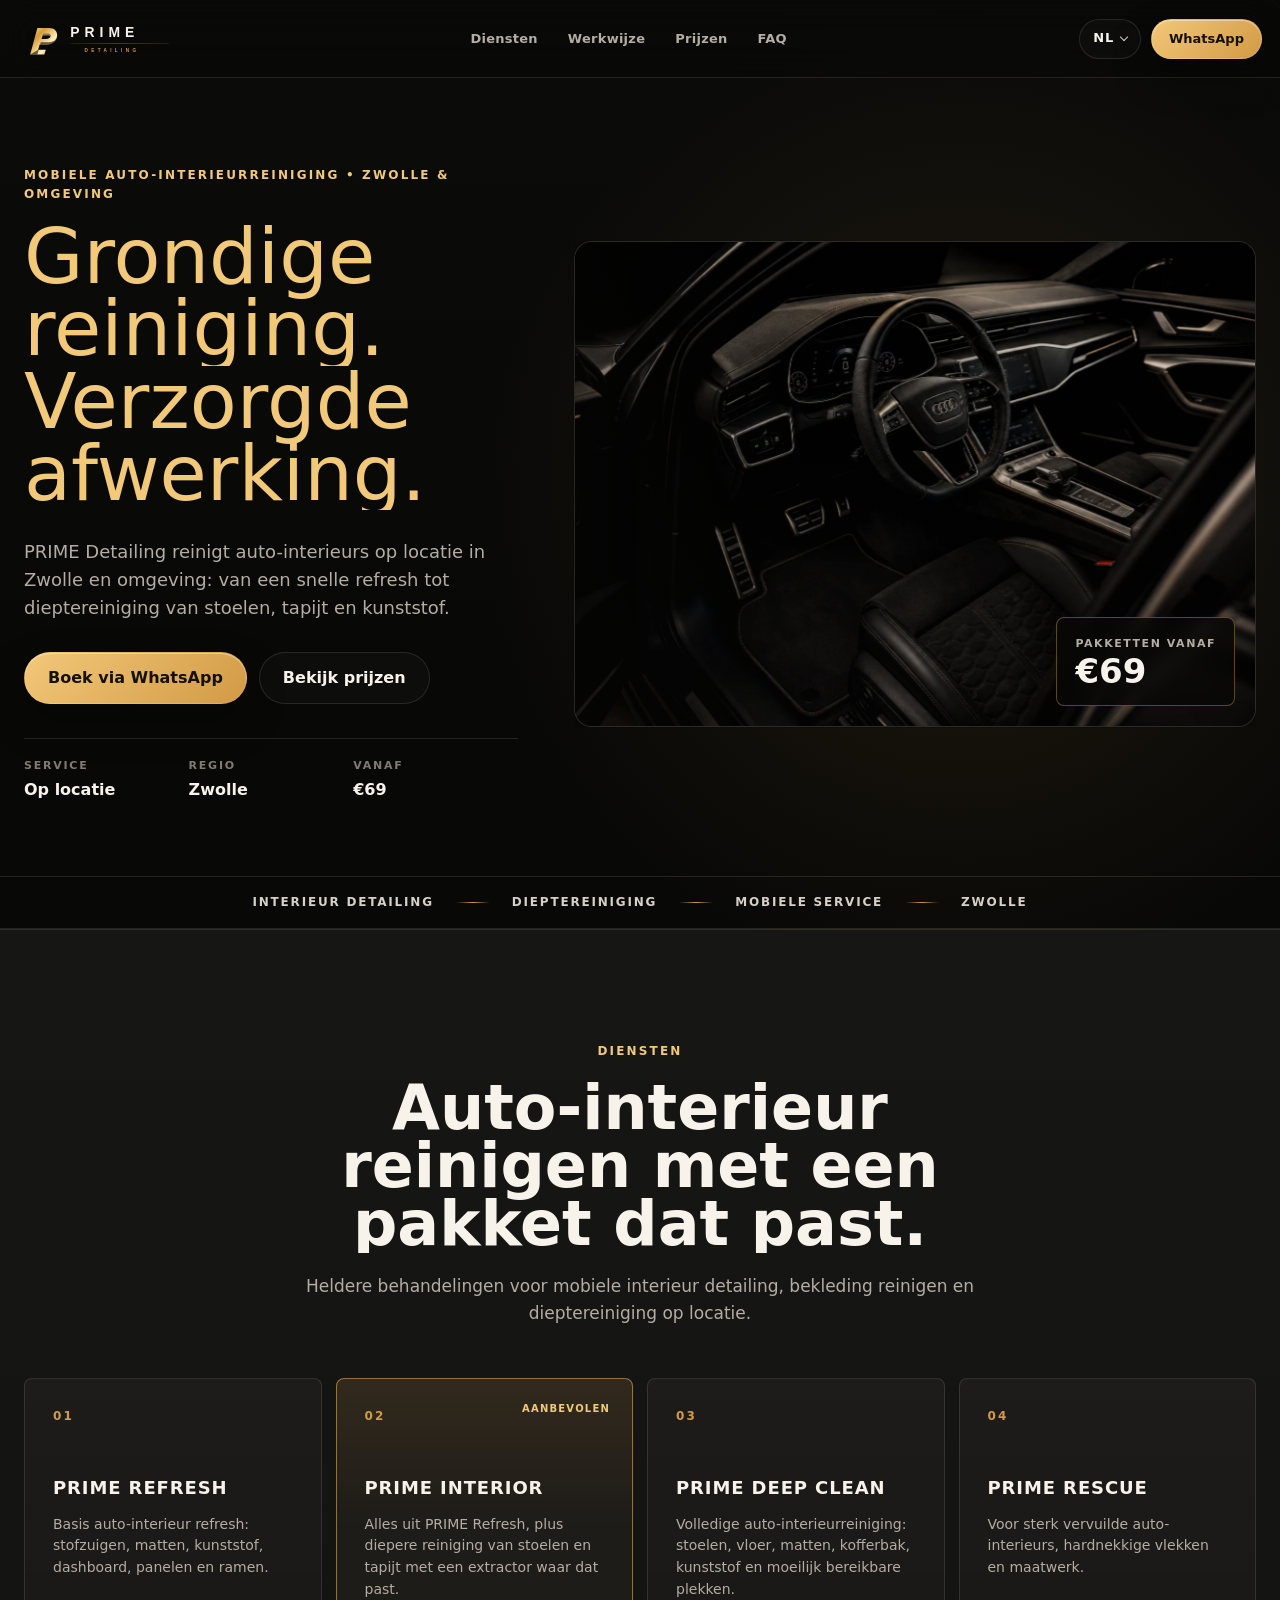
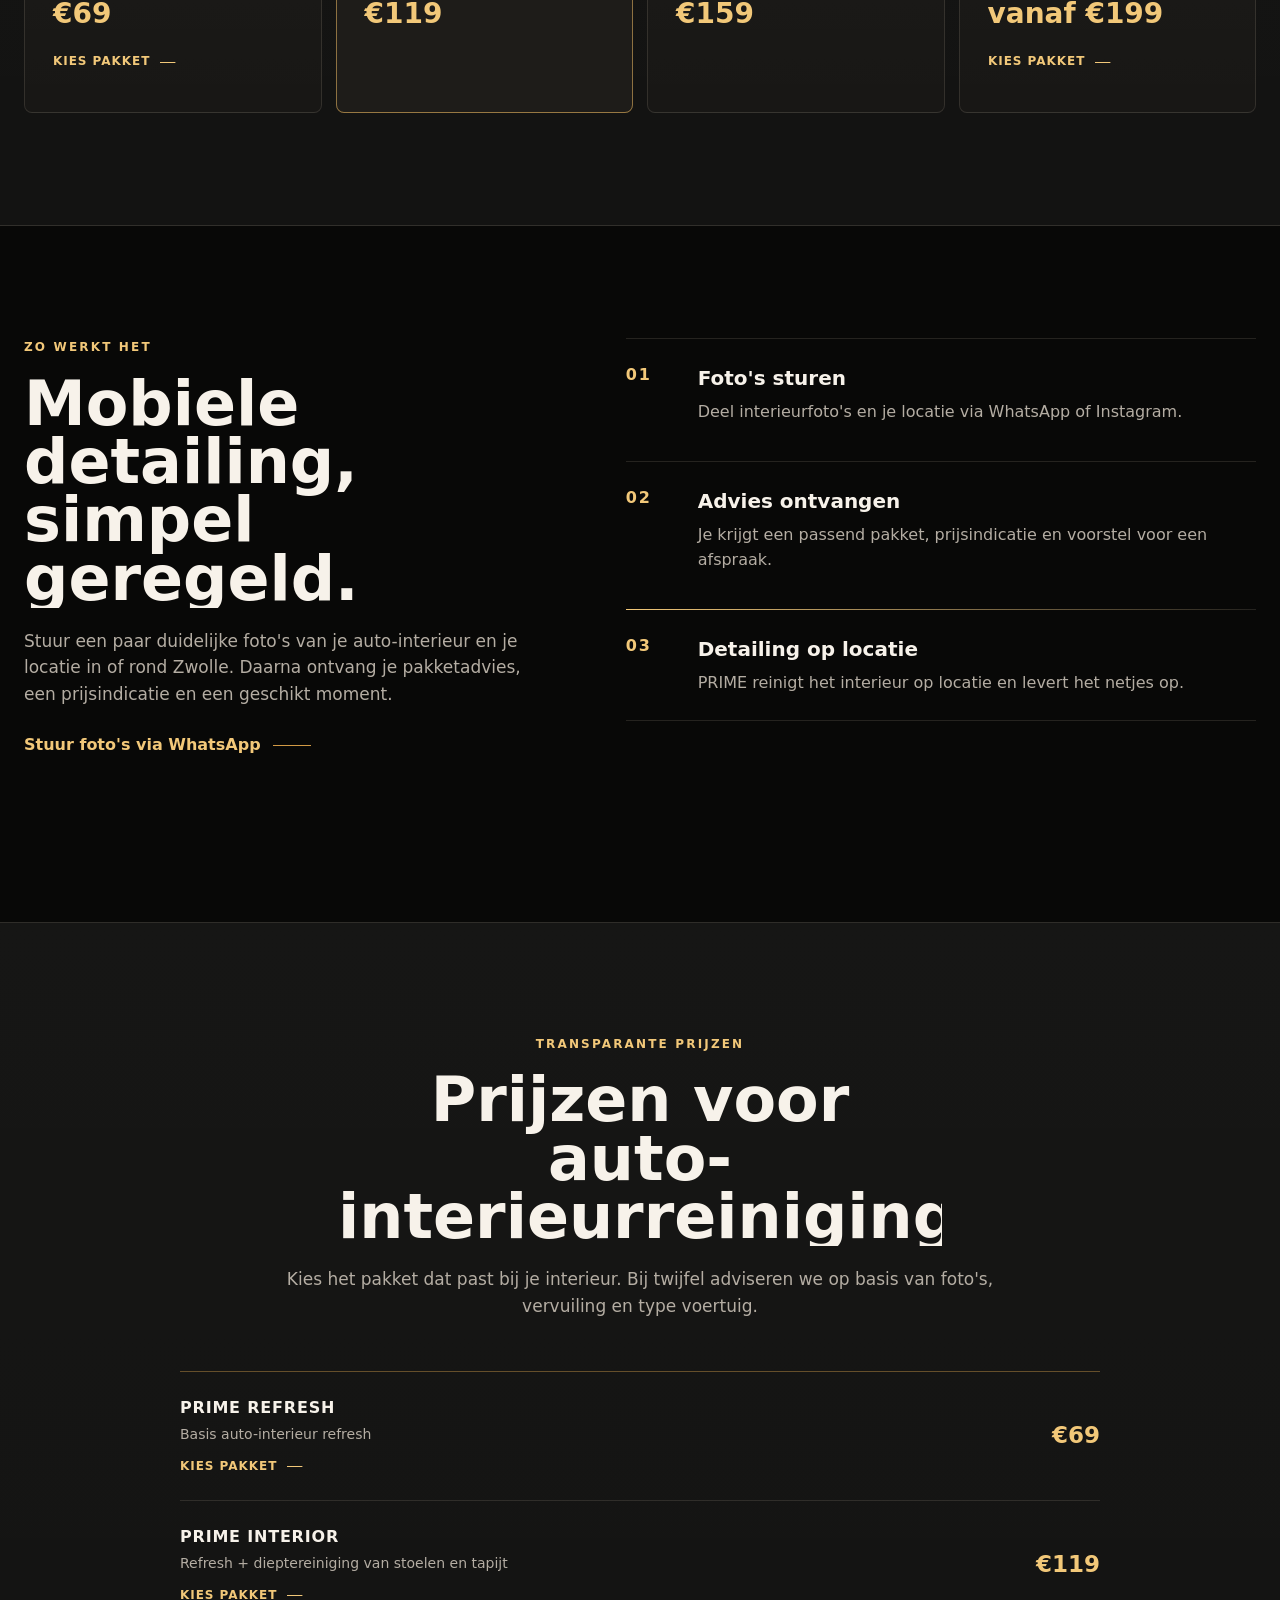
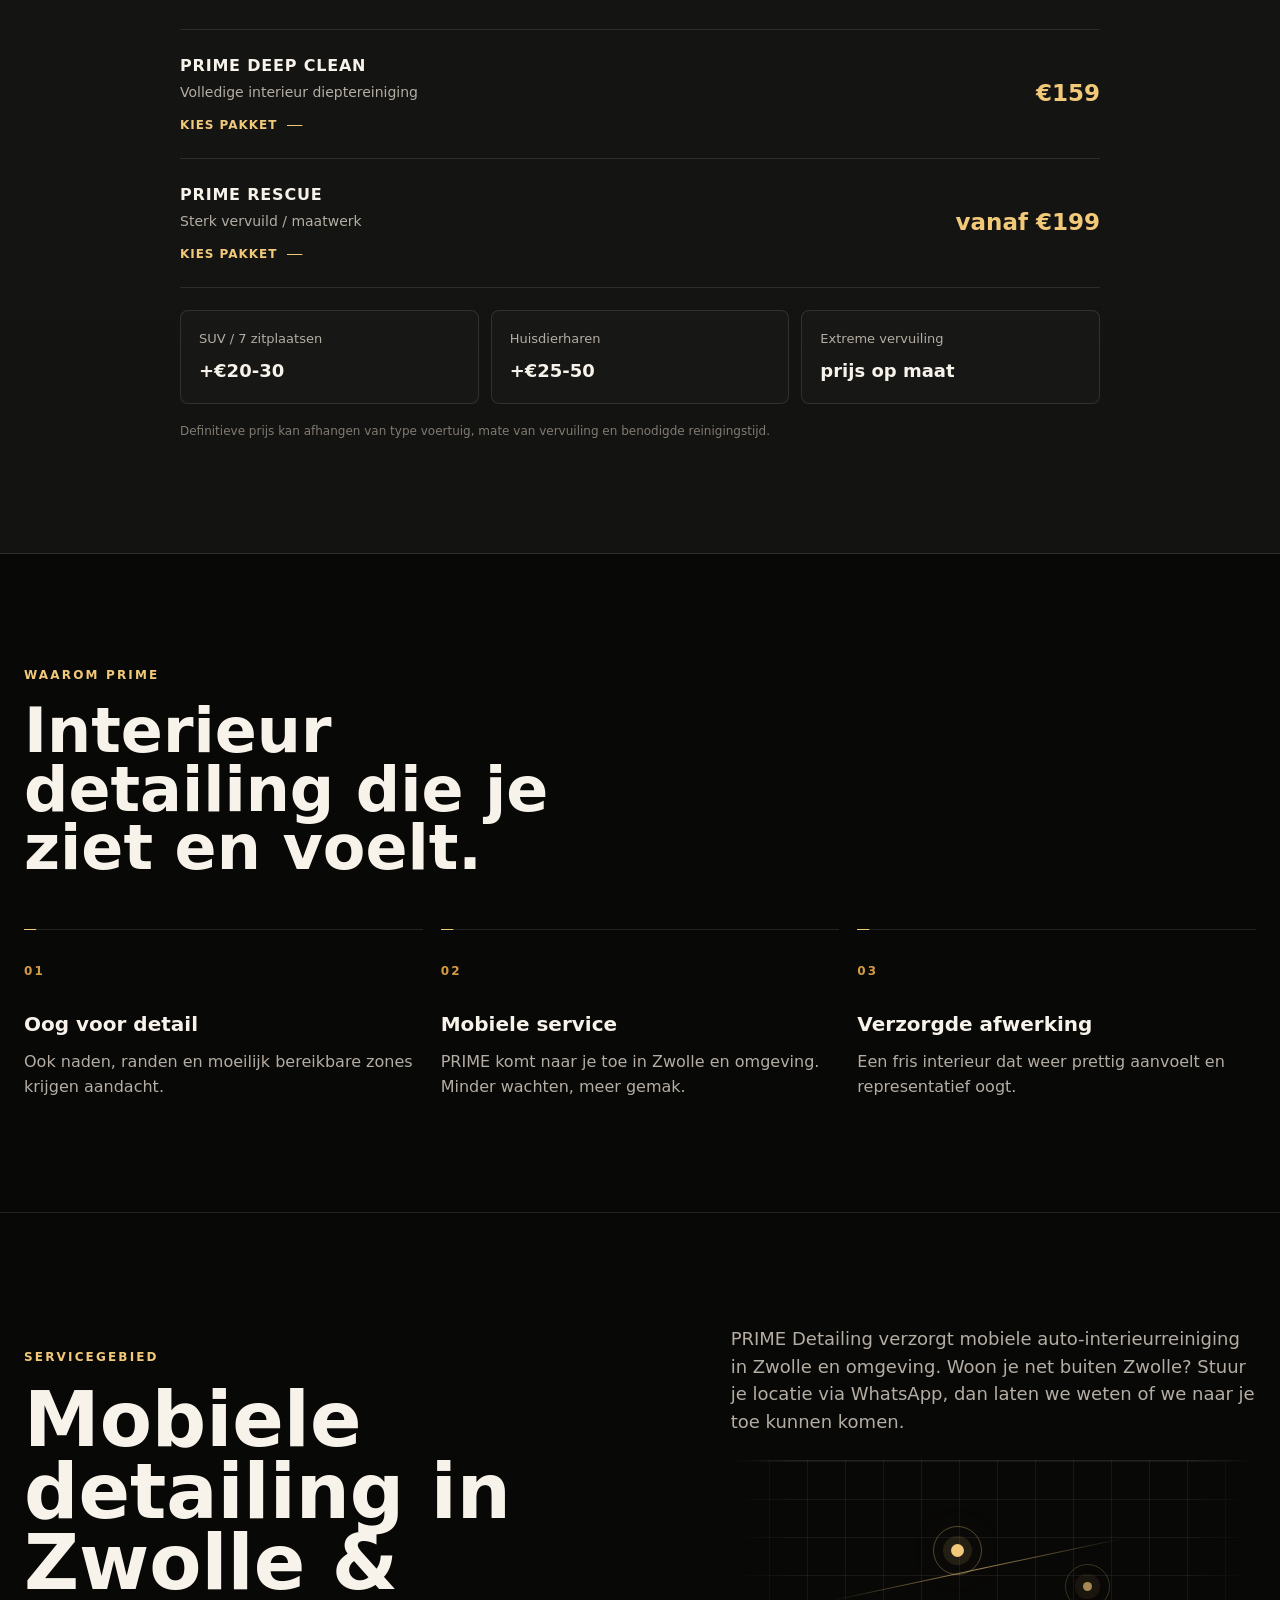
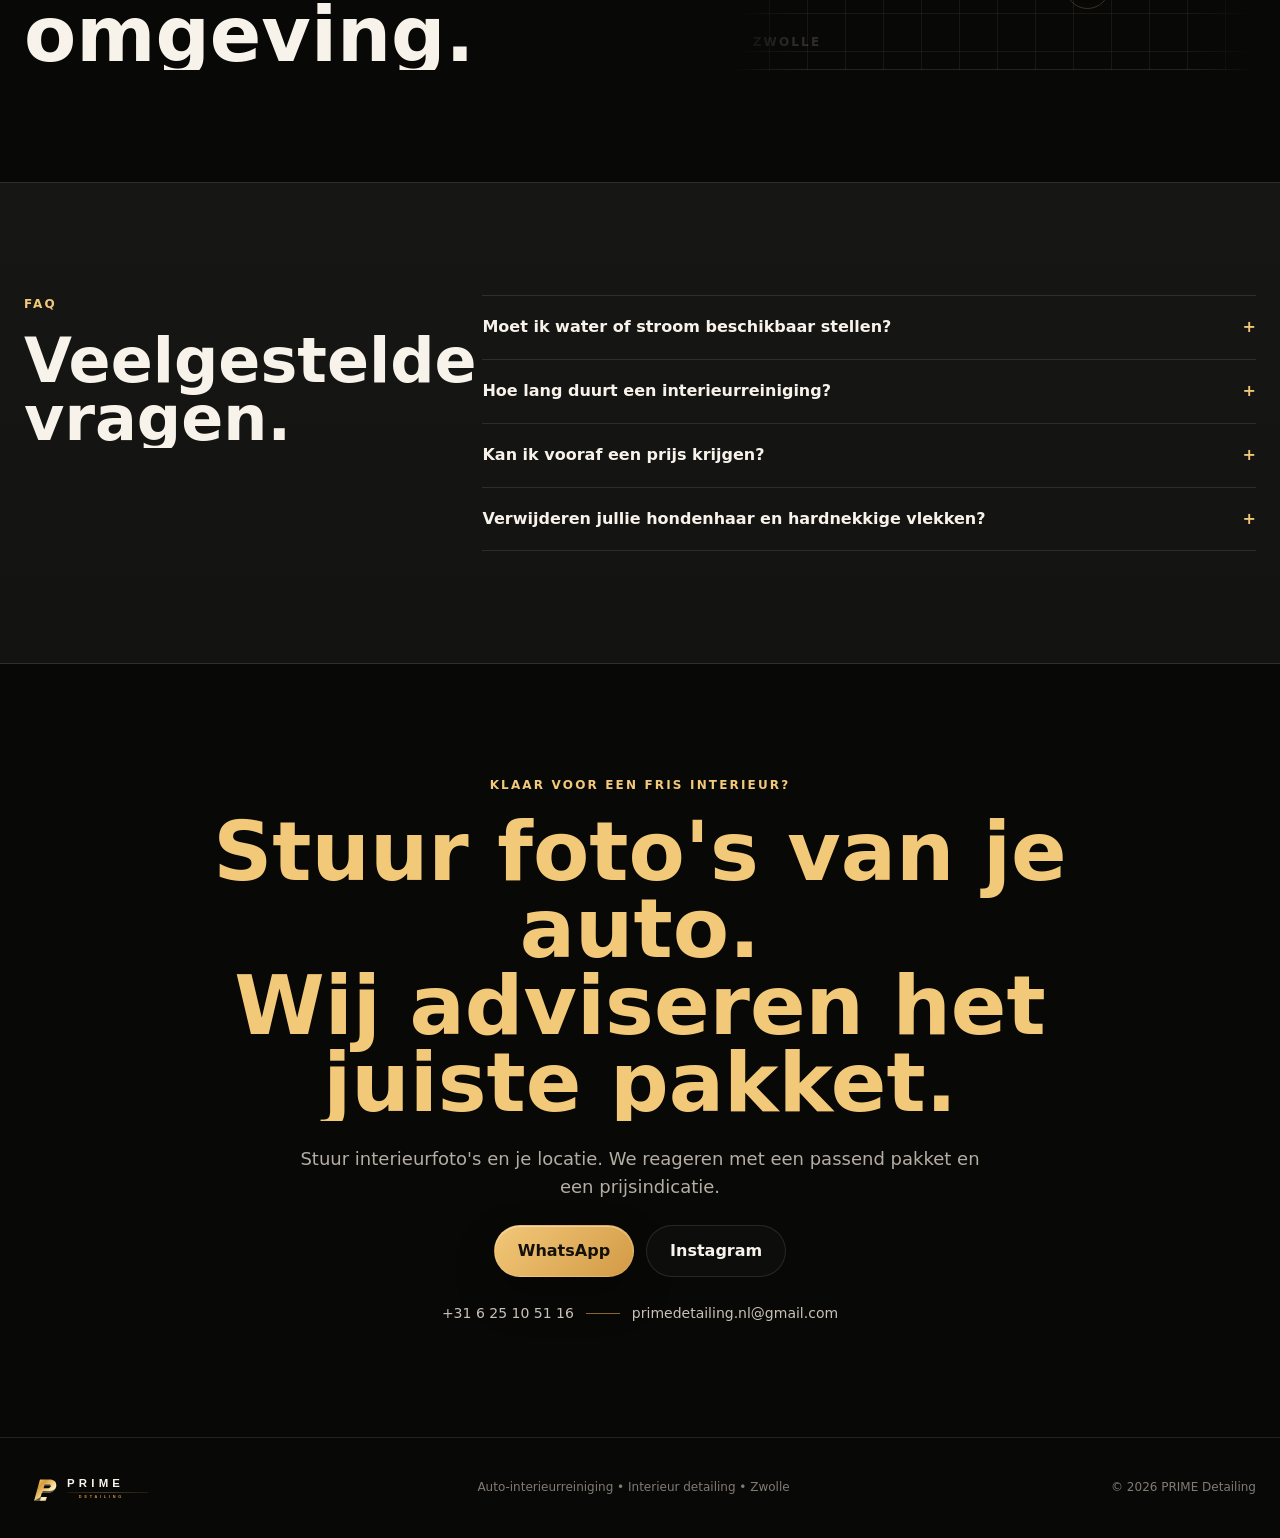
==== index.html @ ca5a2737 "Enable GA4 and finalize production SEO" ====
<!doctype html>
<html lang="nl">
<head>
  <meta charset="UTF-8" />
  <meta name="viewport" content="width=device-width, initial-scale=1.0" />
  <meta name="theme-color" content="#080807" />
  <meta name="description" content="Professionele auto-interieurreiniging in Zwolle op locatie. Mobiele service van refresh tot dieptereiniging vanaf €69. Vraag prijs via WhatsApp." />
  <meta name="robots" content="index,follow" />
  <meta property="og:title" content="Auto Interieur Reinigen Zwolle | PRIME Detailing" />
  <meta property="og:description" content="Mobiele auto-interieurreiniging en interieur detailing in Zwolle. Pakketten vanaf €69. Vraag direct een prijs aan via WhatsApp." />
  <meta property="og:type" content="website" />
  <meta property="og:url" content="https://prime-detail.nl/" />
  <meta property="og:image" content="https://prime-detail.nl/assets/prime-detailing-og-zwolle.webp" />
  <meta property="og:image:width" content="1200" />
  <meta property="og:image:height" content="630" />
  <meta property="og:image:alt" content="PRIME Detailing auto-interieurreiniging in Zwolle" />
  <meta property="og:locale" content="nl_NL" />
  <meta property="og:locale:alternate" content="en_GB" />
  <meta property="og:locale:alternate" content="ru_RU" />
  <meta property="og:locale:alternate" content="uk_UA" />
  <meta property="og:site_name" content="PRIME Detailing" />
  <meta name="twitter:card" content="summary_large_image" />
  <meta name="twitter:title" content="Auto Interieur Reinigen Zwolle | PRIME Detailing" />
  <meta name="twitter:description" content="Mobiele auto-interieurreiniging en interieur detailing in Zwolle. Pakketten vanaf €69. Vraag direct een prijs aan via WhatsApp." />
  <meta name="twitter:image" content="https://prime-detail.nl/assets/prime-detailing-og-zwolle.webp" />
  <meta name="twitter:image:alt" content="PRIME Detailing auto-interieurreiniging in Zwolle" />
  <title>Auto Interieur Reinigen Zwolle | PRIME Detailing</title>
  <link rel="icon" href="assets/prime-logo-mark.svg" type="image/svg+xml" />
  <link rel="canonical" href="https://prime-detail.nl/" />
  <!-- If crawlable language routes are later published, use /en/, /ru/, /uk/ and add real hreflang URLs. -->
  <link rel="preload" as="image" href="assets/prime-auto-interieur-reinigen-zwolle.webp" />
  <link rel="stylesheet" href="styles.css" />
  <script type="application/ld+json">
    {
      "@context": "https://schema.org",
      "@type": ["LocalBusiness", "AutomotiveBusiness"],
      "name": "PRIME Detailing",
      "description": "Mobiele auto-interieurreiniging, interieur detailing en dieptereiniging in Zwolle en omgeving.",
      "url": "https://prime-detail.nl/",
      "image": "https://prime-detail.nl/assets/prime-detailing-og-zwolle.webp",
      "logo": "https://prime-detail.nl/assets/prime-logo-full.svg",
      "telephone": "+31 6 25 10 51 16",
      "email": "primedetailing.nl@gmail.com",
      "sameAs": ["https://www.instagram.com/prime.detail.nl/"],
      "areaServed": {
        "@type": "City",
        "name": "Zwolle"
      },
      "priceRange": "€69-€199+",
      "currenciesAccepted": "EUR",
      "knowsAbout": ["auto-interieurreiniging", "interieur detailing", "dieptereiniging auto interieur", "autobekleding reinigen", "mobiele detailing"],
      "hasOfferCatalog": {
        "@type": "OfferCatalog",
        "name": "PRIME Detailing pakketten",
        "itemListElement": [
          {
            "@type": "Offer",
            "price": "69",
            "priceCurrency": "EUR",
            "itemOffered": {
              "@type": "Service",
              "name": "PRIME REFRESH",
              "serviceType": "Auto-interieurreiniging",
              "description": "Basis interieur refresh met stofzuigen, matten, kunststof, dashboard, panelen en ramen.",
              "areaServed": {
                "@type": "City",
                "name": "Zwolle"
              },
              "provider": {
                "@type": "LocalBusiness",
                "name": "PRIME Detailing"
              }
            }
          },
          {
            "@type": "Offer",
            "price": "119",
            "priceCurrency": "EUR",
            "itemOffered": {
              "@type": "Service",
              "name": "PRIME INTERIOR",
              "serviceType": "Interieur dieptereiniging",
              "description": "PRIME Refresh plus dieptereiniging van stoelen en tapijt met een extractor waar passend.",
              "areaServed": {
                "@type": "City",
                "name": "Zwolle"
              },
              "provider": {
                "@type": "LocalBusiness",
                "name": "PRIME Detailing"
              }
            }
          },
          {
            "@type": "Offer",
            "price": "159",
            "priceCurrency": "EUR",
            "itemOffered": {
              "@type": "Service",
              "name": "PRIME DEEP CLEAN",
              "serviceType": "Volledige auto-interieurreiniging",
              "description": "Volledige interieurreiniging van stoelen, vloer, matten, kofferbak, kunststof en moeilijk bereikbare plekken.",
              "areaServed": {
                "@type": "City",
                "name": "Zwolle"
              },
              "provider": {
                "@type": "LocalBusiness",
                "name": "PRIME Detailing"
              }
            }
          },
          {
            "@type": "Offer",
            "priceSpecification": {
              "@type": "PriceSpecification",
              "minPrice": "199",
              "priceCurrency": "EUR",
              "description": "Vanaf €199"
            },
            "itemOffered": {
              "@type": "Service",
              "name": "PRIME RESCUE",
              "serviceType": "Interieur maatwerk",
              "description": "Maatwerk voor sterk vervuilde auto-interieurs en hardnekkige vlekken.",
              "areaServed": {
                "@type": "City",
                "name": "Zwolle"
              },
              "provider": {
                "@type": "LocalBusiness",
                "name": "PRIME Detailing"
              }
            }
          }
        ]
      }
    }
  </script>
  <script type="application/ld+json">
    {
      "@context": "https://schema.org",
      "@type": "FAQPage",
      "mainEntity": [
        {
          "@type": "Question",
          "name": "Moet ik water of stroom beschikbaar stellen?",
          "acceptedAnswer": {
            "@type": "Answer",
            "text": "Meld bij het boeken wat er op locatie beschikbaar is. We stemmen vooraf af wat nodig is voor jouw behandeling."
          }
        },
        {
          "@type": "Question",
          "name": "Hoe lang duurt een interieurreiniging?",
          "acceptedAnswer": {
            "@type": "Answer",
            "text": "Dat hangt af van het pakket, de auto en de vervuiling. Na foto's kunnen we een realistische tijdsindicatie geven."
          }
        },
        {
          "@type": "Question",
          "name": "Kan ik vooraf een prijs krijgen?",
          "acceptedAnswer": {
            "@type": "Answer",
            "text": "Ja. Stuur duidelijke foto's van het interieur via WhatsApp. Bij extreme vervuiling geven we een prijs op maat."
          }
        },
        {
          "@type": "Question",
          "name": "Verwijderen jullie hondenhaar en hardnekkige vlekken?",
          "acceptedAnswer": {
            "@type": "Answer",
            "text": "Ja. Huisdierharen en extreme vervuiling kunnen een toeslag hebben, afhankelijk van de benodigde tijd."
          }
        }
      ]
    }
  </script>
</head>
<body>
  <header class="site-header">
    <a class="brand" href="#top" aria-label="PRIME Detailing home" data-i18n-aria="brandHome">
      <img src="assets/prime-logo-full.svg" alt="PRIME Detailing logo" width="760" height="210" />
    </a>
    <nav class="desktop-nav" aria-label="Hoofdnavigatie" data-i18n-aria="mainNavLabel">
      <a href="#diensten" data-i18n="navServices">Diensten</a>
      <a href="#werkwijze" data-i18n="navProcess">Werkwijze</a>
      <a href="#prijzen" data-i18n="navPricing">Prijzen</a>
      <a href="#faq" data-i18n="navFaq">FAQ</a>
    </nav>
    <div class="header-actions">
      <div class="lang-selector" id="langSelector">
        <button class="lang-button" id="langButton" type="button" aria-haspopup="listbox" aria-expanded="false" aria-controls="langMenu" aria-label="Taal kiezen" data-i18n-aria="languageSelectLabel">
          <span id="langButtonCode">NL</span>
          <span class="lang-chevron" aria-hidden="true"></span>
        </button>
        <div class="lang-menu" id="langMenu" role="listbox" aria-label="Taal kiezen" data-i18n-aria="languageMenuLabel" hidden>
          <button class="lang-option" type="button" role="option" data-lang="nl" aria-selected="true">Nederlands</button>
          <button class="lang-option" type="button" role="option" data-lang="en" aria-selected="false">English</button>
          <button class="lang-option" type="button" role="option" data-lang="ru" aria-selected="false">Русский</button>
          <button class="lang-option" type="button" role="option" data-lang="uk" aria-selected="false">Українська</button>
        </div>
      </div>
      <a class="button button-small wa-link" href="https://wa.me/31625105116?text=Hoi%20PRIME%2C%20ik%20wil%20graag%20een%20prijsindicatie%20voor%20mijn%20auto-interieur.%20Ik%20stuur%20foto%27s%20en%20mijn%20locatie%20mee." target="_blank" rel="noopener" data-track-placement="header" data-i18n="navBook">WhatsApp</a>
      <button class="mobile-menu-toggle" id="mobileMenuToggle" type="button" aria-controls="mobileMenu" aria-expanded="false" data-i18n-aria="menuOpen" aria-label="Menu openen">
        <span></span>
        <span></span>
      </button>
    </div>
    <div class="mobile-nav-backdrop" id="mobileNavBackdrop" hidden></div>
    <nav class="mobile-nav" id="mobileMenu" aria-label="Mobiele navigatie" data-i18n-aria="mobileNavLabel" hidden>
      <a href="#diensten" data-i18n="navServices">Diensten</a>
      <a href="#werkwijze" data-i18n="navProcess">Werkwijze</a>
      <a href="#prijzen" data-i18n="navPricing">Prijzen</a>
      <a href="#werkgebied" data-i18n="navArea">Werkgebied</a>
      <a href="#faq" data-i18n="navFaq">FAQ</a>
      <a href="#contact" data-i18n="navContact">Contact</a>
      <a class="button wa-link" href="https://wa.me/31625105116?text=Hoi%20PRIME%2C%20ik%20wil%20graag%20een%20prijsindicatie%20voor%20mijn%20auto-interieur.%20Ik%20stuur%20foto%27s%20en%20mijn%20locatie%20mee." target="_blank" rel="noopener" data-track-placement="mobile_nav" data-i18n="navBook">WhatsApp</a>
    </nav>
  </header>

  <main id="top">
    <section class="hero section-pad">
      <div class="hero-copy reveal">
        <p class="eyebrow" data-i18n="heroEyebrow">MOBIELE AUTO-INTERIEURREINIGING • ZWOLLE & OMGEVING</p>
        <h1 class="sr-only" data-i18n="heroSeoTitle">Professionele auto-interieurreiniging in Zwolle</h1>
        <div class="hero-title" data-i18n="heroTitle">Grondige reiniging.<br><span>Verzorgde afwerking.</span></div>
        <p class="hero-text" data-i18n="heroText">PRIME Detailing reinigt auto-interieurs op locatie in Zwolle en omgeving: van snelle refresh tot dieptereiniging van stoelen, tapijt en kunststof.</p>
        <div class="hero-ctas">
          <a class="button wa-link" href="https://wa.me/31625105116?text=Hoi%20PRIME%2C%20ik%20wil%20graag%20een%20prijsindicatie%20voor%20mijn%20auto-interieur.%20Ik%20stuur%20foto%27s%20en%20mijn%20locatie%20mee." target="_blank" rel="noopener" data-track-placement="hero" data-i18n="heroCta">Boek via WhatsApp</a>
          <a class="button button-ghost" href="#prijzen" data-i18n="heroPrices">Bekijk prijzen</a>
        </div>
        <dl class="fact-strip" aria-label="PRIME Detailing kerninformatie" data-i18n-aria="factsLabel">
          <div><dt data-i18n="factService">Service</dt><dd data-i18n="factServiceValue">Op locatie</dd></div>
          <div><dt data-i18n="factArea">Regio</dt><dd>Zwolle</dd></div>
          <div><dt data-i18n="factFrom">Vanaf</dt><dd>€69</dd></div>
        </dl>
      </div>

      <div class="hero-media reveal" aria-label="PRIME Detailing premium interieur" data-i18n-aria="heroMediaLabel">
        <img src="assets/prime-auto-interieur-reinigen-zwolle.webp" alt="Professioneel gereinigd zwart Audi-interieur door PRIME Detailing" data-i18n-alt="heroImageAlt" width="1536" height="1024" loading="eager" fetchpriority="high" decoding="async" />
        <div class="hero-price">
          <span data-i18n="heroPriceLabel">Pakketten vanaf</span>
          <strong>€69</strong>
        </div>
      </div>
    </section>

    <section class="ticker" aria-label="Diensten overzicht" data-i18n-aria="tickerLabel">
      <div class="ticker-track">
        <span data-i18n="tickerDetailing">INTERIEUR DETAILING</span>
        <i aria-hidden="true"></i>
        <span data-i18n="tickerDeep">DIEPTEREINIGING</span>
        <i aria-hidden="true"></i>
        <span data-i18n="tickerMobile">MOBIELE SERVICE</span>
        <i aria-hidden="true"></i>
        <span>ZWOLLE</span>
        <i class="ticker-clone" aria-hidden="true"></i>
        <span class="ticker-clone" data-i18n="tickerDetailing" aria-hidden="true">INTERIEUR DETAILING</span>
        <i class="ticker-clone" aria-hidden="true"></i>
        <span class="ticker-clone" data-i18n="tickerDeep" aria-hidden="true">DIEPTEREINIGING</span>
        <i class="ticker-clone" aria-hidden="true"></i>
        <span class="ticker-clone" data-i18n="tickerMobile" aria-hidden="true">MOBIELE SERVICE</span>
        <i class="ticker-clone" aria-hidden="true"></i>
        <span class="ticker-clone" aria-hidden="true">ZWOLLE</span>
        <i class="ticker-clone" aria-hidden="true"></i>
      </div>
    </section>

    <section id="diensten" class="section-pad section-dark">
      <div class="section-heading reveal">
        <p class="eyebrow" data-i18n="servicesEyebrow">DIENSTEN</p>
        <h2 data-i18n="servicesTitle">Auto-interieur reinigen met het pakket dat past.</h2>
        <p data-i18n="servicesText">Heldere behandelingen voor mobiele interieur detailing, autobekleding reinigen en dieptereiniging op locatie.</p>
      </div>
      <div class="service-grid">
        <article class="service-card reveal">
          <span class="service-index">01</span>
          <h3>PRIME REFRESH</h3>
          <p data-i18n="refreshDesc">Basis auto-interieur refresh: stofzuigen, matten, kunststof, dashboard, panelen en ramen.</p>
          <strong>€69</strong>
          <a class="package-link service-card-link wa-link" href="https://wa.me/31625105116?text=Hoi%20PRIME%2C%20ik%20wil%20graag%20een%20prijsindicatie%20voor%20mijn%20auto-interieur.%20Ik%20stuur%20foto%27s%20en%20mijn%20locatie%20mee." target="_blank" rel="noopener" data-track-placement="services" data-package="PRIME REFRESH" data-i18n="packageCta">Kies pakket</a>
        </article>
        <article class="service-card featured reveal">
          <span class="tag" data-i18n="recommended">AANBEVOLEN</span>
          <span class="service-index">02</span>
          <h3>PRIME INTERIOR</h3>
          <p data-i18n="interiorDesc">Alles uit PRIME Refresh, plus diepere reiniging van stoelen en tapijt met een extractor waar passend.</p>
          <strong>€119</strong>
          <a class="package-link service-card-link wa-link" href="https://wa.me/31625105116?text=Hoi%20PRIME%2C%20ik%20wil%20graag%20een%20prijsindicatie%20voor%20mijn%20auto-interieur.%20Ik%20stuur%20foto%27s%20en%20mijn%20locatie%20mee." target="_blank" rel="noopener" data-track-placement="services" data-package="PRIME INTERIOR" data-i18n="packageCta">Kies pakket</a>
        </article>
        <article class="service-card reveal">
          <span class="service-index">03</span>
          <h3>PRIME DEEP CLEAN</h3>
          <p data-i18n="deepDesc">Volledige auto-interieurreiniging: stoelen, vloer, matten, kofferbak, kunststof en moeilijk bereikbare plekken.</p>
          <strong>€159</strong>
          <a class="package-link service-card-link wa-link" href="https://wa.me/31625105116?text=Hoi%20PRIME%2C%20ik%20wil%20graag%20een%20prijsindicatie%20voor%20mijn%20auto-interieur.%20Ik%20stuur%20foto%27s%20en%20mijn%20locatie%20mee." target="_blank" rel="noopener" data-track-placement="services" data-package="PRIME DEEP CLEAN" data-i18n="packageCta">Kies pakket</a>
        </article>
        <article class="service-card reveal">
          <span class="service-index">04</span>
          <h3>PRIME RESCUE</h3>
          <p data-i18n="rescueDesc">Voor sterk vervuilde auto-interieurs, hardnekkige vlekken en maatwerk.</p>
          <strong data-i18n="from199">vanaf €199</strong>
          <a class="package-link service-card-link wa-link" href="https://wa.me/31625105116?text=Hoi%20PRIME%2C%20ik%20wil%20graag%20een%20prijsindicatie%20voor%20mijn%20auto-interieur.%20Ik%20stuur%20foto%27s%20en%20mijn%20locatie%20mee." target="_blank" rel="noopener" data-track-placement="services" data-package="PRIME RESCUE" data-i18n="packageCta">Kies pakket</a>
        </article>
      </div>
    </section>

    <section id="werkwijze" class="section-pad split-section">
      <div class="section-heading left reveal">
        <p class="eyebrow" data-i18n="processEyebrow">ZO WERKT HET</p>
        <h2 data-i18n="processTitle">Mobiele detailing, simpel geregeld.</h2>
        <p data-i18n="processText">Stuur een paar duidelijke foto's van je auto-interieur en je locatie in of rond Zwolle. Daarna ontvang je pakketadvies, een prijsindicatie en een geschikt moment.</p>
        <a class="text-link wa-link" href="https://wa.me/31625105116?text=Hoi%20PRIME%2C%20ik%20wil%20graag%20een%20prijsindicatie%20voor%20mijn%20auto-interieur.%20Ik%20stuur%20foto%27s%20en%20mijn%20locatie%20mee." target="_blank" rel="noopener" data-track-placement="process" data-i18n="processLink">Stuur foto's via WhatsApp</a>
      </div>
      <div class="steps">
        <article class="step reveal"><span>01</span><div><h3 data-i18n="step1Title">Foto's sturen</h3><p data-i18n="step1Text">Deel interieurfoto's en je locatie via WhatsApp of Instagram.</p></div></article>
        <article class="step reveal"><span>02</span><div><h3 data-i18n="step2Title">Advies ontvangen</h3><p data-i18n="step2Text">Je krijgt een passend pakket, prijsindicatie en afspraakvoorstel.</p></div></article>
        <article class="step reveal"><span>03</span><div><h3 data-i18n="step3Title">Detailing op locatie</h3><p data-i18n="step3Text">PRIME reinigt het interieur op locatie en levert het netjes op.</p></div></article>
      </div>
    </section>

    <section id="prijzen" class="section-pad section-dark">
      <div class="section-heading reveal">
        <p class="eyebrow" data-i18n="pricingEyebrow">TRANSPARANTE PRIJZEN</p>
        <h2 data-i18n="pricingTitle">Prijzen voor auto-interieurreiniging.</h2>
        <p data-i18n="pricingIntro">Kies het pakket dat past bij je interieur. Bij twijfel geven we advies op basis van foto's, vervuiling en type voertuig.</p>
      </div>
      <ul class="pricing-shell reveal" aria-label="PRIME Detailing prijzen" data-i18n-aria="pricingListLabel">
        <li class="price-row"><div><strong>PRIME REFRESH</strong><span data-i18n="refreshShort">Basis auto-interieur refresh</span><a class="package-link wa-link" href="https://wa.me/31625105116?text=Hoi%20PRIME%2C%20ik%20wil%20graag%20een%20prijsindicatie%20voor%20mijn%20auto-interieur.%20Ik%20stuur%20foto%27s%20en%20mijn%20locatie%20mee." target="_blank" rel="noopener" data-track-placement="pricing" data-package="PRIME REFRESH" data-i18n="packageCta">Kies pakket</a></div><b>€69</b></li>
        <li class="price-row"><div><strong>PRIME INTERIOR</strong><span data-i18n="interiorShort">Refresh + dieptereiniging van stoelen en tapijt</span><a class="package-link wa-link" href="https://wa.me/31625105116?text=Hoi%20PRIME%2C%20ik%20wil%20graag%20een%20prijsindicatie%20voor%20mijn%20auto-interieur.%20Ik%20stuur%20foto%27s%20en%20mijn%20locatie%20mee." target="_blank" rel="noopener" data-track-placement="pricing" data-package="PRIME INTERIOR" data-i18n="packageCta">Kies pakket</a></div><b>€119</b></li>
        <li class="price-row"><div><strong>PRIME DEEP CLEAN</strong><span data-i18n="deepShort">Volledige interieur dieptereiniging</span><a class="package-link wa-link" href="https://wa.me/31625105116?text=Hoi%20PRIME%2C%20ik%20wil%20graag%20een%20prijsindicatie%20voor%20mijn%20auto-interieur.%20Ik%20stuur%20foto%27s%20en%20mijn%20locatie%20mee." target="_blank" rel="noopener" data-track-placement="pricing" data-package="PRIME DEEP CLEAN" data-i18n="packageCta">Kies pakket</a></div><b>€159</b></li>
        <li class="price-row"><div><strong>PRIME RESCUE</strong><span data-i18n="rescueShort">Sterk vervuild / maatwerk</span><a class="package-link wa-link" href="https://wa.me/31625105116?text=Hoi%20PRIME%2C%20ik%20wil%20graag%20een%20prijsindicatie%20voor%20mijn%20auto-interieur.%20Ik%20stuur%20foto%27s%20en%20mijn%20locatie%20mee." target="_blank" rel="noopener" data-track-placement="pricing" data-package="PRIME RESCUE" data-i18n="packageCta">Kies pakket</a></div><b data-i18n="from199b">vanaf €199</b></li>
      </ul>
      <div class="extras-grid">
        <div class="reveal"><span data-i18n="extraSuv">SUV / 7 zitplaatsen</span><strong>+€20-30</strong></div>
        <div class="reveal"><span data-i18n="extraPet">Huisdierharen</span><strong>+€25-50</strong></div>
        <div class="reveal"><span data-i18n="extraDirt">Extreme vervuiling</span><strong data-i18n="customPrice">prijs op maat</strong></div>
      </div>
      <p class="pricing-note reveal" data-i18n="pricingNote">Definitieve prijs kan afhangen van type voertuig, mate van vervuiling en benodigde reinigingstijd.</p>
    </section>

    <section class="section-pad why-section">
      <div class="section-heading left reveal">
        <p class="eyebrow" data-i18n="whyEyebrow">WAAROM PRIME</p>
        <h2 data-i18n="whyTitle">Interieur detailing die je ziet en voelt.</h2>
      </div>
      <div class="why-grid">
        <article class="reveal"><span>01</span><h3 data-i18n="why1Title">Oog voor detail</h3><p data-i18n="why1Text">Ook naden, randen en moeilijk bereikbare zones krijgen aandacht.</p></article>
        <article class="reveal"><span>02</span><h3 data-i18n="why2Title">Mobiele service</h3><p data-i18n="why2Text">PRIME komt naar je toe in Zwolle en omgeving. Minder wachten, meer gemak.</p></article>
        <article class="reveal"><span>03</span><h3 data-i18n="why3Title">Verzorgde afwerking</h3><p data-i18n="why3Text">Een fris interieur dat weer prettig aanvoelt en representatief oogt.</p></article>
      </div>
    </section>

    <section id="werkgebied" class="section-pad area-section section-rule">
      <div class="reveal">
        <p class="eyebrow" data-i18n="areaEyebrow">SERVICEGEBIED</p>
        <h2 data-i18n="areaTitle">Mobiele detailing in Zwolle & omgeving.</h2>
      </div>
      <div class="area-copy reveal">
        <p data-i18n="areaText">PRIME Detailing verzorgt mobiele auto-interieurreiniging in Zwolle en omgeving. Woon je net buiten Zwolle? Stuur je locatie via WhatsApp, dan laten we weten of we naar je toe kunnen komen.</p>
        <div class="area-visual" aria-hidden="true">
          <span class="area-marker area-marker-main"></span>
          <span class="area-marker area-marker-secondary"></span>
          <span class="area-route"></span>
        </div>
      </div>
    </section>

    <section id="faq" class="section-pad section-dark faq-section">
      <div class="section-heading left reveal">
        <p class="eyebrow">FAQ</p>
        <h2 data-i18n="faqTitle">Veelgestelde vragen.</h2>
      </div>
      <div class="faq-list reveal">
        <details><summary data-i18n="faq1Q">Moet ik water of stroom beschikbaar stellen?</summary><p data-i18n="faq1A">Meld bij het boeken wat er op locatie beschikbaar is. We stemmen vooraf af wat nodig is voor jouw behandeling.</p></details>
        <details><summary data-i18n="faq2Q">Hoe lang duurt een interieurreiniging?</summary><p data-i18n="faq2A">Dat hangt af van het pakket, de auto en de vervuiling. Na foto's kunnen we een realistische tijdsindicatie geven.</p></details>
        <details><summary data-i18n="faq3Q">Kan ik vooraf een prijs krijgen?</summary><p data-i18n="faq3A">Ja. Stuur duidelijke foto's van het interieur via WhatsApp. Bij extreme vervuiling geven we een prijs op maat.</p></details>
        <details><summary data-i18n="faq4Q">Verwijderen jullie hondenhaar en hardnekkige vlekken?</summary><p data-i18n="faq4A">Ja. Huisdierharen en extreme vervuiling kunnen een toeslag hebben, afhankelijk van de benodigde tijd.</p></details>
      </div>
    </section>

    <section id="contact" class="final-cta section-pad">
      <p class="eyebrow reveal" data-i18n="ctaEyebrow">KLAAR VOOR EEN FRIS INTERIEUR?</p>
      <h2 class="reveal" data-i18n="ctaTitle">Stuur foto's van je auto.<br><span>Wij adviseren het juiste pakket.</span></h2>
      <p class="reveal" data-i18n="ctaText">Stuur interieurfoto's en je locatie. We reageren met een passend pakket en prijsindicatie.</p>
      <div class="hero-ctas center reveal">
        <a class="button wa-link" href="https://wa.me/31625105116?text=Hoi%20PRIME%2C%20ik%20wil%20graag%20een%20prijsindicatie%20voor%20mijn%20auto-interieur.%20Ik%20stuur%20foto%27s%20en%20mijn%20locatie%20mee." target="_blank" rel="noopener" data-track-placement="final_cta">WhatsApp</a>
        <a class="button button-ghost instagram-link" href="https://www.instagram.com/prime.detail.nl/" target="_blank" rel="noopener" data-track-placement="final_cta">Instagram</a>
      </div>
      <div class="contact-line reveal" aria-label="Contactgegevens" data-i18n-aria="contactLineLabel">
        <a href="tel:+31625105116" data-track-placement="contact">+31 6 25 10 51 16</a>
        <span aria-hidden="true"></span>
        <a href="mailto:primedetailing.nl@gmail.com" data-track-placement="contact">primedetailing.nl@gmail.com</a>
      </div>
    </section>
  </main>

  <footer>
    <div class="brand footer-brand">
      <img src="assets/prime-logo-full.svg" alt="PRIME Detailing" width="760" height="210" />
    </div>
    <p data-i18n="footerLine">Auto-interieurreiniging • Interieur detailing • Zwolle</p>
    <p>© <span id="year"></span> PRIME Detailing</p>
  </footer>

  <a class="floating-whatsapp wa-link" href="https://wa.me/31625105116?text=Hoi%20PRIME%2C%20ik%20wil%20graag%20een%20prijsindicatie%20voor%20mijn%20auto-interieur.%20Ik%20stuur%20foto%27s%20en%20mijn%20locatie%20mee." target="_blank" rel="noopener" aria-label="Boek via WhatsApp" data-track-placement="floating" data-i18n-aria="heroCta">WhatsApp</a>
  <script src="script.js"></script>
</body>
</html>
---- styles.css ----
:root {
  --bg: #080807;
  --bg-soft: #10100f;
  --surface: #151412;
  --surface-strong: #1b1916;
  --line: rgba(244, 229, 201, .12);
  --line-strong: rgba(213, 160, 75, .42);
  --text: #f7f2ea;
  --muted: #b4ada3;
  --muted-dark: #817b72;
  --gold: #d29a45;
  --gold-bright: #f2c879;
  --black: #080807;
  --max: 1280px;
  --ease: cubic-bezier(.22, 1, .36, 1);
  --motion-ease: cubic-bezier(.16, 1, .3, 1);
}

* { box-sizing: border-box; }
html { scroll-behavior: smooth; scroll-padding-top: 92px; }
body {
  margin: 0;
  overflow-x: hidden;
  background:
    radial-gradient(circle at 75% 8%, rgba(210, 154, 69, .12), transparent 30rem),
    linear-gradient(180deg, #0b0b0a 0%, var(--bg) 42rem);
  color: var(--text);
  font-family: Inter, ui-sans-serif, system-ui, -apple-system, BlinkMacSystemFont, "Segoe UI", sans-serif;
  line-height: 1.55;
  text-rendering: optimizeLegibility;
}
a { color: inherit; text-decoration: none; overflow-wrap: anywhere; }
img { display: block; max-width: 100%; }
button, a { -webkit-tap-highlight-color: transparent; }
:focus-visible { outline: 2px solid var(--gold-bright); outline-offset: 4px; }
[hidden] { display: none !important; }
body.nav-open { overflow: hidden; }
.sr-only {
  position: absolute;
  width: 1px;
  height: 1px;
  padding: 0;
  margin: -1px;
  overflow: hidden;
  clip: rect(0, 0, 0, 0);
  white-space: nowrap;
  border: 0;
}

.section-pad { padding: 112px max(24px, calc((100vw - var(--max)) / 2)); }
.section-dark {
  background: linear-gradient(180deg, rgba(255,255,255,.025), rgba(255,255,255,.01)), var(--bg-soft);
  border-top: 1px solid var(--line);
  border-bottom: 1px solid var(--line);
}
.section-rule { border-top: 1px solid var(--line); }

.site-header {
  height: 78px;
  position: sticky;
  top: 0;
  z-index: 50;
  display: flex;
  align-items: center;
  justify-content: space-between;
  gap: 18px;
  padding: 0 max(18px, calc((100vw - var(--max)) / 2));
  background: rgba(8, 8, 7, .34);
  border-bottom: 1px solid var(--line);
  backdrop-filter: blur(18px);
  transition: height .32s var(--motion-ease), background .32s ease, border-color .32s ease, box-shadow .32s ease;
}
.site-header.is-scrolled {
  height: 66px;
  background: rgba(8, 8, 7, .92);
  border-color: rgba(244, 229, 201, .16);
  box-shadow: 0 18px 46px rgba(0,0,0,.2);
}
.brand {
  display: flex;
  align-items: center;
  min-height: 44px;
  min-width: 0;
}
.brand img {
  width: 160px;
  height: auto;
  flex: 0 0 auto;
  border-radius: 0;
  object-fit: contain;
}
.desktop-nav { display: flex; align-items: center; gap: 30px; }
.desktop-nav a {
  max-width: 12rem;
  color: var(--muted);
  font-size: 13px;
  font-weight: 700;
  letter-spacing: .02em;
  line-height: 1.2;
  text-align: center;
  transition: color .2s ease;
}
.desktop-nav a:hover,
.desktop-nav a.is-active { color: var(--text); }
.desktop-nav a.is-active { text-shadow: 0 0 24px rgba(242,200,121,.28); }
.header-actions { display: flex; align-items: center; gap: 10px; }
.lang-selector {
  position: relative;
  flex: 0 0 auto;
}
.lang-button {
  height: 40px;
  min-width: 58px;
  display: inline-flex;
  align-items: center;
  justify-content: center;
  gap: 7px;
  padding: 0 13px;
  border: 1px solid var(--line);
  border-radius: 999px;
  background: rgba(255,255,255,.02);
  color: var(--text);
  font: inherit;
  font-size: 13px;
  font-weight: 850;
  letter-spacing: .06em;
  cursor: pointer;
  transition: border-color .2s ease, background .2s ease, color .2s ease;
}
.lang-button:hover,
.lang-button[aria-expanded="true"] {
  border-color: var(--line-strong);
  background: rgba(255,255,255,.045);
}
.lang-chevron {
  width: 6px;
  height: 6px;
  border-right: 1.5px solid currentColor;
  border-bottom: 1.5px solid currentColor;
  transform: translateY(-2px) rotate(45deg);
  opacity: .86;
}
.lang-menu {
  position: absolute;
  top: calc(100% + 10px);
  right: 0;
  z-index: 72;
  min-width: 172px;
  padding: 7px;
  border: 1px solid var(--line-strong);
  border-radius: 8px;
  background: rgba(12,12,11,.98);
  box-shadow: 0 24px 72px rgba(0,0,0,.42);
  backdrop-filter: blur(18px);
}
.lang-menu::before {
  content: "";
  position: absolute;
  top: -5px;
  right: 19px;
  width: 9px;
  height: 9px;
  border-left: 1px solid var(--line-strong);
  border-top: 1px solid var(--line-strong);
  background: rgba(12,12,11,.98);
  transform: rotate(45deg);
}
.lang-option {
  width: 100%;
  min-height: 42px;
  display: flex;
  align-items: center;
  justify-content: space-between;
  gap: 12px;
  padding: 0 11px;
  border: 0;
  border-radius: 6px;
  background: transparent;
  color: var(--muted);
  font: inherit;
  font-size: 13px;
  font-weight: 780;
  line-height: 1.2;
  text-align: left;
  cursor: pointer;
}
.lang-option:hover,
.lang-option:focus-visible {
  color: var(--text);
  background: rgba(255,255,255,.055);
}
.lang-option.is-active {
  color: var(--gold-bright);
  background: rgba(210,154,69,.09);
}
.lang-option.is-active::after {
  content: "";
  width: 19px;
  height: 1px;
  flex: 0 0 auto;
  background: var(--gold);
}
.mobile-menu-toggle {
  display: none;
  position: relative;
  width: 44px;
  height: 44px;
  border: 1px solid var(--line);
  border-radius: 50%;
  background: rgba(255,255,255,.02);
  color: var(--text);
  cursor: pointer;
}
.mobile-menu-toggle span {
  display: block;
  width: 17px;
  height: 2px;
  margin: 4px auto;
  border-radius: 999px;
  background: currentColor;
  transition: transform .24s var(--motion-ease), opacity .24s ease;
}
.mobile-nav-backdrop {
  position: fixed;
  inset: 0;
  z-index: 47;
  background: rgba(0,0,0,.42);
  backdrop-filter: blur(3px);
}
.mobile-nav {
  position: fixed;
  top: calc(76px + env(safe-area-inset-top));
  left: 14px;
  right: 14px;
  z-index: 48;
  display: grid;
  gap: 6px;
  padding: 14px;
  border: 1px solid var(--line-strong);
  border-radius: 8px;
  background: rgba(12,12,11,.96);
  box-shadow: 0 28px 80px rgba(0,0,0,.42);
  backdrop-filter: blur(18px);
}
.mobile-nav a:not(.button) {
  min-height: 48px;
  display: flex;
  align-items: center;
  justify-content: space-between;
  padding: 0 12px;
  border-bottom: 1px solid var(--line);
  color: var(--text);
  font-size: 15px;
  font-weight: 850;
}
.mobile-nav a.is-active {
  color: var(--gold-bright);
}
.mobile-nav a:not(.button)::after {
  content: "";
  width: 24px;
  height: 1px;
  background: var(--gold);
  opacity: .74;
}
.mobile-nav .button {
  margin-top: 8px;
  width: 100%;
}
body.nav-open .mobile-menu-toggle span:first-child { transform: translateY(3px) rotate(45deg); }
body.nav-open .mobile-menu-toggle span:last-child { transform: translateY(-3px) rotate(-45deg); }
body.nav-open .mobile-menu-toggle { z-index: 49; }
.button {
  display: inline-flex;
  align-items: center;
  justify-content: center;
  min-height: 52px;
  max-width: 100%;
  padding: 0 23px;
  border: 1px solid rgba(255,255,255,.08);
  border-radius: 999px;
  background: linear-gradient(135deg, var(--gold-bright), var(--gold));
  color: #15110a;
  font-weight: 850;
  line-height: 1;
  box-shadow: inset 0 1px 0 rgba(255,255,255,.38), 0 18px 42px rgba(0,0,0,.28);
  transform: translate3d(var(--mx, 0), var(--my, 0), 0);
  transition: transform .24s var(--motion-ease), filter .22s ease, border-color .22s ease, box-shadow .24s ease;
}
.button:hover { transform: translate3d(var(--mx, 0), calc(var(--my, 0) - 2px), 0); filter: brightness(1.04); }
.button-small { min-height: 40px; padding: 0 17px; font-size: 13px; }
.button-ghost {
  background: rgba(255,255,255,.025);
  color: var(--text);
  border-color: var(--line);
  box-shadow: none;
}
.button-ghost:hover { border-color: var(--line-strong); }

.hero {
  min-height: auto;
  display: grid;
  grid-template-columns: minmax(0, .42fr) minmax(0, .58fr);
  gap: clamp(30px, 4.4vw, 58px);
  align-items: center;
  padding-top: clamp(56px, 7vw, 88px);
  padding-bottom: clamp(48px, 6vw, 74px);
}
.hero-copy {
  min-width: 0;
  align-self: center;
  padding-top: 0;
}
.eyebrow {
  margin: 0 0 18px;
  color: var(--gold-bright);
  font-size: 12px;
  font-weight: 850;
  letter-spacing: .18em;
  text-transform: uppercase;
  overflow-wrap: anywhere;
}
.hero-title,
.section-heading h2,
.final-cta h2,
.area-section h2 {
  margin: 0;
  max-width: 12ch;
  font-size: clamp(46px, 6vw, 78px);
  line-height: .94;
  letter-spacing: 0;
}
html[data-language="ru"] .hero-title,
html[data-language="ua"] .hero-title,
html[data-language="ru"] .section-heading h2,
html[data-language="ua"] .section-heading h2,
html[data-language="ru"] .final-cta h2,
html[data-language="ua"] .final-cta h2,
html[data-language="ru"] .area-section h2,
html[data-language="ua"] .area-section h2 {
  max-width: 16ch;
}
html[lang="ru"] .hero-title,
html[lang="uk"] .hero-title {
  max-width: 18.5ch;
  font-size: clamp(42px, 5.2vw, 68px);
  line-height: .96;
}
html[lang="uk"] .hero-title {
  max-width: 19ch;
  font-size: clamp(42px, 4.85vw, 62px);
}
.hero-title span,
.final-cta h2 span { color: var(--gold-bright); }
.hero-text {
  max-width: 650px;
  margin: 28px 0 30px;
  color: var(--muted);
  font-size: 18px;
}
.hero-ctas { display: flex; gap: 12px; flex-wrap: wrap; }
.fact-strip {
  display: grid;
  grid-template-columns: repeat(3, minmax(0, 1fr));
  max-width: 600px;
  margin: 34px 0 0;
  padding: 18px 0 0;
  border-top: 1px solid var(--line);
}
.fact-strip div { min-width: 0; padding-right: 16px; }
.fact-strip dt {
  color: var(--muted-dark);
  font-size: 11px;
  font-weight: 800;
  letter-spacing: .16em;
  text-transform: uppercase;
}
.fact-strip dd {
  margin: 4px 0 0;
  color: var(--text);
  font-size: 16px;
  font-weight: 800;
}
.hero-media {
  position: relative;
  height: clamp(430px, 38vw, 560px);
  overflow: hidden;
  border: 1px solid var(--line);
  border-radius: 18px;
  background: #111;
  box-shadow: 0 28px 80px rgba(0,0,0,.34);
  clip-path: inset(0 0 0 0);
}
.hero-media::before {
  content: "";
  position: absolute;
  inset: 0;
  z-index: 1;
  background:
    linear-gradient(90deg, rgba(8,8,7,.34), transparent 34%),
    linear-gradient(180deg, rgba(8,8,7,.02), rgba(8,8,7,.36));
  pointer-events: none;
}
.hero-media img {
  width: 100%;
  height: 100%;
  object-fit: cover;
  object-position: 56% 50%;
  filter: saturate(.94) contrast(1.04) brightness(.9);
  transform: translate3d(0, var(--hero-shift, 0), 0) scale(var(--hero-scale, 1.02));
  transform-origin: center;
  will-change: transform;
}
.hero-price {
  position: absolute;
  right: 20px;
  bottom: 20px;
  z-index: 2;
  min-width: 168px;
  padding: 17px 18px;
  border: 1px solid var(--line-strong);
  border-radius: 8px;
  background: rgba(8,8,7,.82);
  backdrop-filter: blur(10px);
}
.hero-price span {
  display: block;
  color: var(--muted);
  font-size: 11px;
  font-weight: 800;
  letter-spacing: .14em;
  text-transform: uppercase;
}
.hero-price strong { display: block; margin-top: 2px; font-size: 34px; line-height: 1; }

.ticker {
  display: flex;
  align-items: center;
  justify-content: center;
  overflow: hidden;
  padding: 16px 20px;
  border-top: 1px solid var(--line);
  border-bottom: 1px solid var(--line);
  color: #d6d0c7;
  font-size: 12px;
  font-weight: 850;
  letter-spacing: .15em;
  white-space: nowrap;
}
.ticker-track {
  display: flex;
  align-items: center;
  justify-content: center;
  gap: 22px;
  width: max-content;
}
.ticker-clone { display: none; }
.ticker i {
  flex: 0 0 auto;
  width: 34px;
  height: 1px;
  background: linear-gradient(90deg, transparent, var(--gold), transparent);
}
.section-heading {
  max-width: 760px;
  margin: 0 auto 52px;
  text-align: center;
}
.section-heading.left { margin-left: 0; text-align: left; }
.section-heading h2 { max-width: 14ch; margin-inline: auto; font-size: clamp(36px, 5vw, 62px); }
.section-heading.left h2 { margin-inline: 0; }
.section-heading p:not(.eyebrow) {
  margin: 20px 0 0;
  color: var(--muted);
  font-size: 17px;
}

.service-grid {
  display: grid;
  grid-template-columns: repeat(4, minmax(0, 1fr));
  gap: 14px;
}
.service-card {
  position: relative;
  min-height: 318px;
  display: flex;
  flex-direction: column;
  padding: 28px;
  border: 1px solid var(--line);
  border-radius: 8px;
  background: linear-gradient(180deg, rgba(255,255,255,.035), rgba(255,255,255,.012)), var(--surface);
  transform: translate3d(var(--mx, 0), var(--my, 0), 0);
  transition: transform .32s var(--motion-ease), border-color .32s ease, background .32s ease, box-shadow .32s ease;
}
.service-card::after {
  content: "";
  position: absolute;
  inset: 0;
  border-radius: inherit;
  background: linear-gradient(135deg, rgba(242,200,121,.16), transparent 44%);
  opacity: 0;
  pointer-events: none;
  transition: opacity .32s ease;
}
.service-card:hover {
  transform: translate3d(var(--mx, 0), calc(var(--my, 0) - 5px), 0);
  border-color: var(--line-strong);
  box-shadow: 0 24px 54px rgba(0,0,0,.24);
}
.service-card:hover::after { opacity: 1; }
.service-card.featured {
  border-color: var(--line-strong);
  background:
    linear-gradient(180deg, rgba(213,160,75,.12), rgba(255,255,255,.012) 44%),
    var(--surface-strong);
}
.service-card.featured::before {
  content: "";
  position: absolute;
  inset: -1px;
  border-radius: inherit;
  border: 1px solid rgba(242,200,121,.26);
  pointer-events: none;
}
.service-index {
  color: var(--gold);
  font-size: 12px;
  font-weight: 850;
  letter-spacing: .18em;
}
.tag {
  position: absolute;
  top: 22px;
  right: 22px;
  color: var(--gold-bright);
  font-size: 10px;
  font-weight: 850;
  letter-spacing: .12em;
}
.service-card h3 {
  margin: 48px 0 12px;
  font-size: 18px;
  letter-spacing: .05em;
}
.service-card p { margin: 0; color: var(--muted); font-size: 14px; }
.service-card strong {
  margin-top: auto;
  color: var(--gold-bright);
  font-size: 28px;
  line-height: 1;
}
.service-card-link { min-height: 44px; display: inline-flex; align-items: center; }

.split-section {
  display: grid;
  grid-template-columns: minmax(0, .9fr) minmax(320px, 1.1fr);
  gap: clamp(44px, 7vw, 86px);
  align-items: start;
}
.text-link {
  display: inline-flex;
  align-items: center;
  margin-top: 26px;
  color: var(--gold-bright);
  font-weight: 850;
}
.text-link::after { content: ""; width: 38px; height: 1px; margin-left: 12px; background: var(--gold); }
.steps { display: grid; gap: 12px; }
.step {
  position: relative;
  display: grid;
  grid-template-columns: 54px minmax(0, 1fr);
  gap: 18px;
  padding: 24px 0;
  border-top: 1px solid var(--line);
  opacity: .56;
  transition: opacity .45s ease, transform .45s var(--motion-ease);
}
.step:last-child { border-bottom: 1px solid var(--line); }
.step::before {
  content: "";
  position: absolute;
  top: -1px;
  left: 0;
  width: 100%;
  height: 1px;
  background: linear-gradient(90deg, var(--gold-bright), transparent);
  transform: scaleX(0);
  transform-origin: left;
  transition: transform .7s var(--motion-ease);
}
.step.is-active {
  opacity: 1;
  transform: translateX(4px);
}
.step.is-active::before { transform: scaleX(1); }
.step > span { color: var(--gold-bright); font-weight: 850; letter-spacing: .12em; }
.step h3 { margin: 0 0 6px; font-size: 20px; }
.step p { margin: 0; color: var(--muted); }

.pricing-shell {
  max-width: 920px;
  margin: 0 auto;
  padding: 0;
  list-style: none;
  border-top: 1px solid var(--line-strong);
  border-bottom: 1px solid var(--line);
}
.price-row {
  display: flex;
  align-items: center;
  justify-content: space-between;
  gap: 24px;
  padding: 24px 0;
  border-bottom: 1px solid var(--line);
  transition: padding-inline .28s var(--motion-ease), background .28s ease, border-color .28s ease;
}
.price-row:hover {
  padding-inline: 18px;
  background: rgba(255,255,255,.022);
  border-color: rgba(213,160,75,.24);
}
.price-row:last-child { border-bottom: 0; }
.price-row div { min-width: 0; display: flex; flex-direction: column; }
.price-row strong { letter-spacing: .05em; }
.price-row span { margin-top: 3px; color: var(--muted); font-size: 14px; }
.price-row b { flex: 0 0 auto; color: var(--gold-bright); font-size: 23px; white-space: nowrap; }
.price-row:hover b { filter: drop-shadow(0 0 16px rgba(242,200,121,.24)); }
.package-link {
  width: fit-content;
  margin-top: 12px;
  color: var(--gold-bright);
  font-size: 12px;
  font-weight: 850;
  letter-spacing: .08em;
  text-transform: uppercase;
  transform: translate3d(var(--mx, 0), var(--my, 0), 0);
  transition: color .2s ease, transform .24s var(--motion-ease);
}
.package-link::after {
  content: "";
  display: inline-block;
  width: 28px;
  height: 1px;
  margin-left: 10px;
  vertical-align: middle;
  background: currentColor;
  transform: scaleX(.55);
  transform-origin: left;
  transition: transform .24s var(--motion-ease);
}
.package-link:hover { transform: translate3d(var(--mx, 0), calc(var(--my, 0) - 1px), 0); color: var(--text); }
.package-link:hover::after { transform: scaleX(1); }
.extras-grid {
  max-width: 920px;
  display: grid;
  grid-template-columns: repeat(3, minmax(0, 1fr));
  gap: 12px;
  margin: 22px auto 0;
}
.extras-grid div {
  min-width: 0;
  padding: 18px;
  border: 1px solid var(--line);
  border-radius: 8px;
  background: rgba(255,255,255,.02);
}
.extras-grid span { display: block; color: var(--muted); font-size: 13px; }
.extras-grid strong { display: block; margin-top: 8px; font-size: 18px; }
.pricing-note {
  max-width: 920px;
  margin: 18px auto 0;
  color: var(--muted-dark);
  font-size: 12px;
}

.why-grid {
  display: grid;
  grid-template-columns: repeat(3, minmax(0, 1fr));
  gap: 18px;
}
.why-grid article {
  position: relative;
  padding: 28px 0 0;
  border-top: 1px solid var(--line);
  transition: transform .3s var(--motion-ease), border-color .3s ease;
}
.why-grid article::before {
  content: "";
  position: absolute;
  top: -1px;
  left: 0;
  width: 68px;
  height: 1px;
  background: var(--gold-bright);
  transform: scaleX(.18);
  transform-origin: left;
  transition: transform .36s var(--motion-ease);
}
.why-grid article:hover {
  transform: translateY(-4px);
  border-color: rgba(242,200,121,.2);
}
.why-grid article:hover::before { transform: scaleX(1); }
.why-grid article > span {
  color: var(--gold);
  font-size: 12px;
  font-weight: 850;
  letter-spacing: .18em;
}
.why-grid h3 { margin: 26px 0 10px; font-size: 20px; }
.why-grid p { margin: 0; color: var(--muted); }
.area-section {
  display: grid;
  grid-template-columns: minmax(0, 1fr) minmax(320px, .8fr);
  gap: 50px;
  align-items: end;
}
.area-section h2 { max-width: none; font-size: clamp(42px, 6vw, 76px); }
.area-copy { display: grid; gap: 24px; }
.area-copy > p { max-width: 540px; margin: 0; color: var(--muted); font-size: 18px; }
.area-visual {
  position: relative;
  min-height: 210px;
  overflow: hidden;
  border-top: 1px solid var(--line);
  border-bottom: 1px solid var(--line);
  background:
    linear-gradient(rgba(244,229,201,.07) 1px, transparent 1px),
    linear-gradient(90deg, rgba(244,229,201,.07) 1px, transparent 1px);
  background-size: 38px 38px;
  mask-image: linear-gradient(90deg, transparent, #000 12%, #000 88%, transparent);
}
.area-visual::before {
  content: "ZWOLLE";
  position: absolute;
  left: 22px;
  bottom: 18px;
  color: rgba(247,242,234,.16);
  font-size: 12px;
  font-weight: 900;
  letter-spacing: .18em;
}
.area-route {
  position: absolute;
  left: 18%;
  top: 52%;
  width: 58%;
  height: 1px;
  background: linear-gradient(90deg, transparent, rgba(242,200,121,.65), transparent);
  transform: rotate(-12deg);
}
.area-marker {
  position: absolute;
  width: 13px;
  height: 13px;
  border-radius: 50%;
  background: var(--gold-bright);
  box-shadow: 0 0 0 8px rgba(242,200,121,.1), 0 0 42px rgba(242,200,121,.38);
}
.area-marker::after {
  content: "";
  position: absolute;
  inset: -18px;
  border: 1px solid rgba(242,200,121,.32);
  border-radius: 50%;
  animation: markerPulse 2.6s ease-out infinite;
}
.area-marker-main { left: 42%; top: 40%; }
.area-marker-secondary { left: 67%; top: 58%; width: 9px; height: 9px; opacity: .68; }
.area-marker-secondary::after { animation-delay: .8s; }

.faq-section {
  display: grid;
  grid-template-columns: minmax(260px, .65fr) minmax(0, 1.35fr);
  gap: clamp(42px, 7vw, 86px);
}
.faq-list details { border-top: 1px solid var(--line); padding: 19px 0; }
.faq-list details:last-child { border-bottom: 1px solid var(--line); }
summary {
  position: relative;
  padding-right: 32px;
  cursor: pointer;
  font-weight: 800;
  list-style: none;
}
summary::-webkit-details-marker { display: none; }
summary::after {
  content: "+";
  position: absolute;
  right: 0;
  top: 0;
  color: var(--gold-bright);
}
details[open] summary::after { content: "-"; }
.faq-list p { max-width: 720px; margin: 12px 0 0; color: var(--muted); }

.final-cta { text-align: center; }
.final-cta .eyebrow { margin-bottom: 18px; }
.final-cta h2 { max-width: 15ch; margin-inline: auto; font-size: clamp(44px, 7vw, 82px); }
.final-cta > p:not(.eyebrow) {
  max-width: 700px;
  margin: 24px auto;
  color: var(--muted);
  font-size: 18px;
}
.hero-ctas.center { justify-content: center; }
.contact-line {
  display: flex;
  justify-content: center;
  flex-wrap: wrap;
  gap: 12px;
  margin-top: 26px;
  color: #c9c1b6;
  font-size: 14px;
}
.contact-line span {
  width: 34px;
  height: 1px;
  align-self: center;
  background: var(--gold);
  opacity: .65;
}

footer {
  display: flex;
  align-items: center;
  justify-content: space-between;
  gap: 22px;
  padding: 28px max(24px, calc((100vw - var(--max)) / 2));
  border-top: 1px solid var(--line);
  color: var(--muted-dark);
  font-size: 12px;
}
.footer-brand { color: var(--text); font-size: 12px; }
.footer-brand img { width: 132px; height: auto; }
.floating-whatsapp {
  position: fixed;
  right: 18px;
  bottom: 18px;
  z-index: 60;
  min-height: 52px;
  padding: 0 18px;
  display: inline-flex;
  align-items: center;
  justify-content: center;
  border-radius: 999px;
  background: linear-gradient(135deg, var(--gold-bright), var(--gold));
  color: #15110a;
  font-size: 13px;
  font-weight: 900;
  box-shadow: 0 16px 36px rgba(0,0,0,.38);
  opacity: 0;
  transform: translateY(12px) scale(.96);
  pointer-events: none;
  transition: opacity .32s ease, transform .32s var(--motion-ease), box-shadow .24s ease;
}
.floating-whatsapp.is-visible {
  opacity: 1;
  transform: translateY(0) scale(1);
  pointer-events: auto;
}
.floating-whatsapp.attention {
  animation: waPulse 1.25s ease-out 1;
}
.floating-whatsapp.is-over-footer {
  opacity: 0;
  pointer-events: none;
  transform: translateY(120%) scale(.98);
  animation: none !important;
}

.js:not(.reduce-motion) .reveal {
  opacity: 0;
  transform: translateY(22px);
  filter: blur(8px);
  transition:
    opacity .82s var(--motion-ease) var(--reveal-delay, 0ms),
    transform .82s var(--motion-ease) var(--reveal-delay, 0ms),
    filter .82s var(--motion-ease) var(--reveal-delay, 0ms);
}
.js:not(.reduce-motion) .price-row {
  opacity: 0;
  transform: translateY(14px);
  transition:
    opacity .72s var(--motion-ease) var(--reveal-delay, 0ms),
    transform .72s var(--motion-ease) var(--reveal-delay, 0ms),
    padding-inline .28s var(--motion-ease),
    background .28s ease,
    border-color .28s ease;
}
.js:not(.reduce-motion) .reveal.is-visible {
  opacity: 1;
  transform: translateY(0);
  filter: blur(0);
}
.js:not(.reduce-motion) .price-row.is-visible {
  opacity: 1;
  transform: translateY(0);
}
.js:not(.reduce-motion) .line-mask {
  display: block;
  overflow: hidden;
}
.js:not(.reduce-motion) .line-mask > span {
  display: block;
  transform: translateY(112%);
  transition: transform .92s var(--motion-ease);
  transition-delay: calc(var(--line-index, 0) * 90ms + var(--reveal-delay, 0ms));
}
.js:not(.reduce-motion) .is-visible .line-mask > span,
.js:not(.reduce-motion) .line-reveal.is-visible .line-mask > span,
.js:not(.reduce-motion).is-loaded .hero .line-mask > span {
  transform: translateY(0);
}
.js:not(.reduce-motion) .hero .reveal {
  opacity: 1;
  transform: none;
  filter: none;
}
.js:not(.reduce-motion) .hero .eyebrow,
.js:not(.reduce-motion) .hero-text,
.js:not(.reduce-motion) .hero-ctas,
.js:not(.reduce-motion) .fact-strip,
.js:not(.reduce-motion) .hero-price {
  opacity: 0;
  transform: translateY(16px);
  transition: opacity .72s var(--motion-ease), transform .72s var(--motion-ease);
}
.js:not(.reduce-motion) .hero-media {
  clip-path: inset(0 100% 0 0);
  transition: clip-path .95s var(--motion-ease);
}
.js:not(.reduce-motion).is-loaded .hero .eyebrow,
.js:not(.reduce-motion).is-loaded .hero-text,
.js:not(.reduce-motion).is-loaded .hero-ctas,
.js:not(.reduce-motion).is-loaded .fact-strip,
.js:not(.reduce-motion).is-loaded .hero-price {
  opacity: 1;
  transform: translateY(0);
}
.js:not(.reduce-motion).is-loaded .hero .eyebrow { transition-delay: .08s; }
.js:not(.reduce-motion).is-loaded .hero-text { transition-delay: .28s; }
.js:not(.reduce-motion).is-loaded .hero-ctas { transition-delay: .38s; }
.js:not(.reduce-motion).is-loaded .fact-strip { transition-delay: .48s; }
.js:not(.reduce-motion).is-loaded .hero-price { transition-delay: .72s; }
.js:not(.reduce-motion).is-loaded .hero-media { clip-path: inset(0); }

@keyframes markerPulse {
  0% { opacity: .7; transform: scale(.45); }
  100% { opacity: 0; transform: scale(1.35); }
}
@keyframes waPulse {
  0%, 100% { opacity: 1; transform: translateY(0) scale(1); }
  38% { opacity: 1; transform: translateY(0) scale(1.045); box-shadow: 0 18px 48px rgba(210,154,69,.32), 0 16px 36px rgba(0,0,0,.38); }
}
@keyframes tickerMarquee {
  to { transform: translate3d(-50%, 0, 0); }
}
html[data-language="ru"] .ticker-track,
html[data-language="ua"] .ticker-track {
  animation-duration: 30s;
}

@media (prefers-reduced-motion: reduce) {
  html { scroll-behavior: auto; }
  *, *::before, *::after { transition-duration: .01ms !important; animation-duration: .01ms !important; animation-iteration-count: 1 !important; }
  .js .reveal,
  .js .hero .eyebrow,
  .js .hero-text,
  .js .hero-ctas,
  .js .fact-strip,
  .js .hero-price {
    opacity: 1;
    transform: none;
    filter: none;
  }
  .js .hero-media { clip-path: inset(0); }
  .js .line-mask,
  .js .line-mask > span { display: inline; transform: none; }
  .area-marker::after { animation: none; }
  .ticker {
    overflow: visible;
    white-space: normal;
  }
  .ticker-track {
    width: 100%;
    flex-wrap: wrap;
    transform: none;
  }
  .ticker-clone { display: none; }
}

@media (max-width: 980px) {
  .desktop-nav { display: none; }
  .mobile-menu-toggle { display: block; flex: 0 0 auto; }
  .lang-button { min-width: 58px; height: 44px; }
  .button-small { min-height: 44px; }
  .text-link,
  .package-link,
  .contact-line a {
    min-height: 44px;
    display: inline-flex;
    align-items: center;
  }
  summary {
    min-height: 52px;
    display: flex;
    align-items: center;
  }
  .hero {
    min-height: auto;
    grid-template-columns: 1fr;
    gap: 42px;
    padding-top: 64px;
  }
  .hero-copy { padding-top: 0; }
  .hero-media { height: 460px; }
  .service-grid { grid-template-columns: repeat(2, minmax(0, 1fr)); }
  .split-section,
  .faq-section,
  .area-section { grid-template-columns: 1fr; }
  .area-visual { min-height: 180px; }
  .why-grid { grid-template-columns: 1fr; }
}

@media (max-width: 768px) {
  .ticker {
    justify-content: flex-start;
    padding: 15px 0;
    overflow: hidden;
    -webkit-mask-image: linear-gradient(90deg, transparent, #000 7%, #000 93%, transparent);
    mask-image: linear-gradient(90deg, transparent, #000 7%, #000 93%, transparent);
  }
  .ticker-track {
    justify-content: flex-start;
    gap: 18px;
    padding-left: 20px;
    animation: tickerMarquee 24s linear infinite;
    will-change: transform;
  }
  .ticker-clone { display: inline-flex; }
  .ticker i { width: 30px; }
}

@media (max-width: 640px) {
  html { scroll-padding-top: 76px; }
  .section-pad { padding: 68px 20px; }
  .site-header { height: 68px; padding: 0 14px; padding-top: env(safe-area-inset-top); }
  .site-header.is-scrolled { height: 64px; }
  .brand img { width: 132px; }
  .header-actions { gap: 8px; }
  .lang-button { min-width: 56px; padding-inline: 11px; }
  .lang-menu {
    right: -48px;
    max-width: calc(100vw - 28px);
    min-width: 168px;
  }
  .lang-menu::before { right: 66px; }
  .button-small { display: none; }
  .hero {
    gap: 26px;
    padding-top: 34px;
    padding-bottom: 46px;
  }
  .eyebrow {
    margin-bottom: 14px;
    font-size: 11.5px;
    line-height: 1.45;
    letter-spacing: .14em;
  }
  .hero-title {
    max-width: 11.6ch;
    font-size: clamp(38px, 11vw, 43px);
    line-height: .98;
  }
  html[data-language="ru"] .hero-title,
  html[data-language="ua"] .hero-title,
  html[data-language="ru"] .section-heading h2,
  html[data-language="ua"] .section-heading h2,
  html[data-language="ru"] .final-cta h2,
  html[data-language="ua"] .final-cta h2,
  html[data-language="ru"] .area-section h2,
  html[data-language="ua"] .area-section h2 {
    max-width: 17ch;
  }
  html[lang="ru"] .hero-title,
  html[lang="uk"] .hero-title {
    max-width: 15ch;
    font-size: clamp(36px, 10vw, 39px);
    line-height: 1;
  }
  .hero-text { margin: 20px 0 24px; font-size: 16px; line-height: 1.6; }
  .hero-ctas { display: grid; grid-template-columns: 1fr; }
  .button { width: 100%; min-height: 54px; }
  .fact-strip {
    grid-template-columns: repeat(3, minmax(0, 1fr));
    gap: 10px;
    margin-top: 24px;
    padding-top: 16px;
  }
  .fact-strip div { padding-right: 0; }
  .fact-strip dt { font-size: 10px; letter-spacing: .13em; }
  .fact-strip dd { font-size: 15px; }
  .hero-media { height: clamp(275px, 78vw, 330px); border-radius: 14px; }
  .hero-media img { object-position: 50% center; }
  .hero-price {
    left: 16px;
    right: 16px;
    bottom: 16px;
    display: flex;
    align-items: end;
    justify-content: space-between;
    gap: 18px;
  }
  .section-heading { margin-bottom: 36px; }
  .section-heading h2 {
    max-width: 13.5ch;
    font-size: clamp(32px, 9vw, 37px);
    line-height: 1;
  }
  .section-heading p:not(.eyebrow),
  .area-copy > p,
  .final-cta > p:not(.eyebrow),
  .why-grid p,
  .step p,
  .faq-list p {
    font-size: 16px;
    line-height: 1.62;
  }
  .service-grid { grid-template-columns: 1fr; }
  .service-card { min-height: 0; padding: 22px; }
  .service-card h3 { margin-top: 32px; }
  .service-card p { font-size: 15.5px; line-height: 1.56; }
  .service-card strong { margin-top: 22px; font-size: 26px; }
  .service-card-link { margin-top: 8px; }
  .text-link { min-height: 44px; font-size: 15px; }
  .step {
    grid-template-columns: 44px minmax(0, 1fr);
    gap: 14px;
    padding: 18px 0;
  }
  .step h3 { font-size: 18px; }
  .pricing-shell {
    display: grid;
    gap: 10px;
    border: 0;
  }
  .price-row {
    align-items: start;
    display: grid;
    grid-template-columns: minmax(0, 1fr) auto;
    gap: 14px;
    padding: 18px;
    border: 1px solid var(--line);
    border-radius: 8px;
    background: rgba(255,255,255,.018);
  }
  .price-row:last-child { border-bottom: 1px solid var(--line); }
  .price-row:hover { padding: 18px; }
  .price-row b { font-size: 20px; line-height: 1.1; }
  .price-row span { font-size: 15px; line-height: 1.45; }
  .package-link { min-height: 44px; display: inline-flex; align-items: center; font-size: 12px; }
  .extras-grid { grid-template-columns: 1fr; }
  .extras-grid span { font-size: 15px; }
  .area-section { gap: 26px; }
  .area-visual { min-height: 154px; background-size: 30px 30px; }
  .faq-section { gap: 28px; }
  summary {
    min-height: 52px;
    display: flex;
    align-items: center;
    padding-right: 44px;
    font-size: 16px;
    line-height: 1.35;
  }
  summary::after {
    top: 50%;
    width: 34px;
    height: 34px;
    display: grid;
    place-items: center;
    border: 1px solid var(--line);
    border-radius: 50%;
    transform: translateY(-50%);
  }
  .final-cta h2 { font-size: clamp(34px, 9vw, 40px); line-height: 1; }
  .contact-line { flex-direction: column; gap: 6px; }
  .contact-line a { min-height: 44px; display: inline-flex; align-items: center; justify-content: center; }
  .contact-line span { display: none; }
  footer { flex-direction: column; align-items: flex-start; gap: 12px; padding: 24px 20px 28px; }
  .footer-brand img { width: 124px; }
  .floating-whatsapp {
    left: 16px;
    right: 16px;
    bottom: max(14px, env(safe-area-inset-bottom));
    min-height: 54px;
  }
  body { padding-bottom: calc(78px + env(safe-area-inset-bottom)); }
  .js:not(.reduce-motion) .reveal {
    transform: translateY(14px);
    filter: none;
    transition-duration: .64s;
  }
  .js:not(.reduce-motion) .line-mask > span {
    transition-duration: .72s;
  }
}

@media (max-width: 768px) and (prefers-reduced-motion: reduce) {
  .ticker {
    overflow: visible;
    white-space: normal;
    -webkit-mask-image: none;
    mask-image: none;
  }
  .ticker-track {
    width: 100%;
    flex-wrap: wrap;
    transform: none;
    animation: none;
    will-change: auto;
  }
  .ticker-clone { display: none; }
}

@media (max-width: 390px) {
  .section-pad { padding-left: 18px; padding-right: 18px; }
  .brand img { width: 116px; }
  .hero-title { font-size: clamp(36px, 10.4vw, 40px); }
  .section-heading h2,
  .area-section h2,
  .final-cta h2 { font-size: 34px; }
  .hero-media { height: 286px; }
  .price-row { padding: 16px; }
  .price-row:hover { padding: 16px; }
}

@media (max-width: 370px) {
  .section-pad { padding-left: 16px; padding-right: 16px; }
  .brand img { width: 108px; }
  .hero-title { font-size: 35px; }
  .hero-price { left: 12px; right: 12px; bottom: 12px; padding: 13px 14px; }
  .hero-price strong { font-size: 28px; }
  .mobile-nav { left: 10px; right: 10px; }
  .floating-whatsapp { left: 12px; right: 12px; }
}

@media (max-height: 520px) and (orientation: landscape) {
  .section-pad { padding-top: 46px; padding-bottom: 46px; }
  .hero {
    grid-template-columns: minmax(0, .9fr) minmax(0, .8fr);
    gap: 24px;
  }
  .hero-title { font-size: clamp(34px, 6vw, 46px); }
  .hero-text { margin: 16px 0 18px; }
  .hero-media { height: 300px; }
  .fact-strip { display: none; }
  .floating-whatsapp { width: auto; left: auto; min-width: 156px; }
}
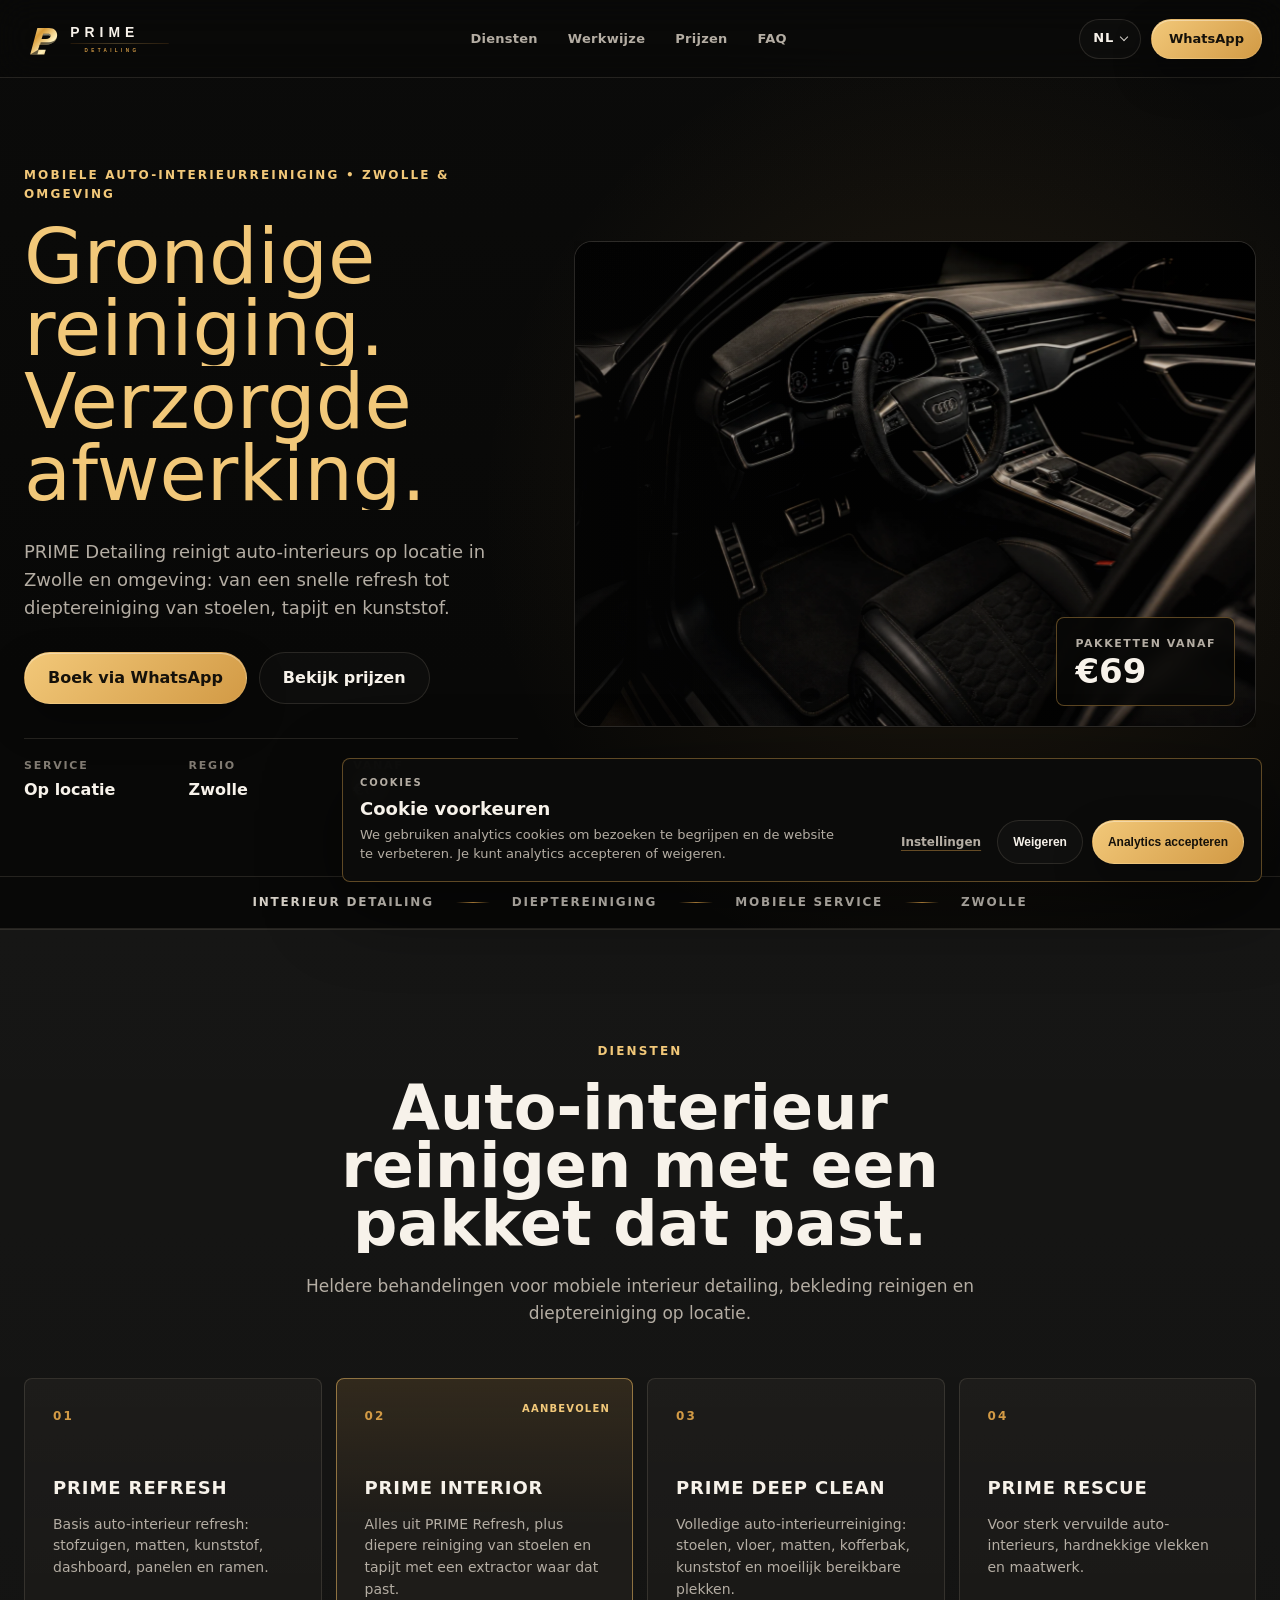
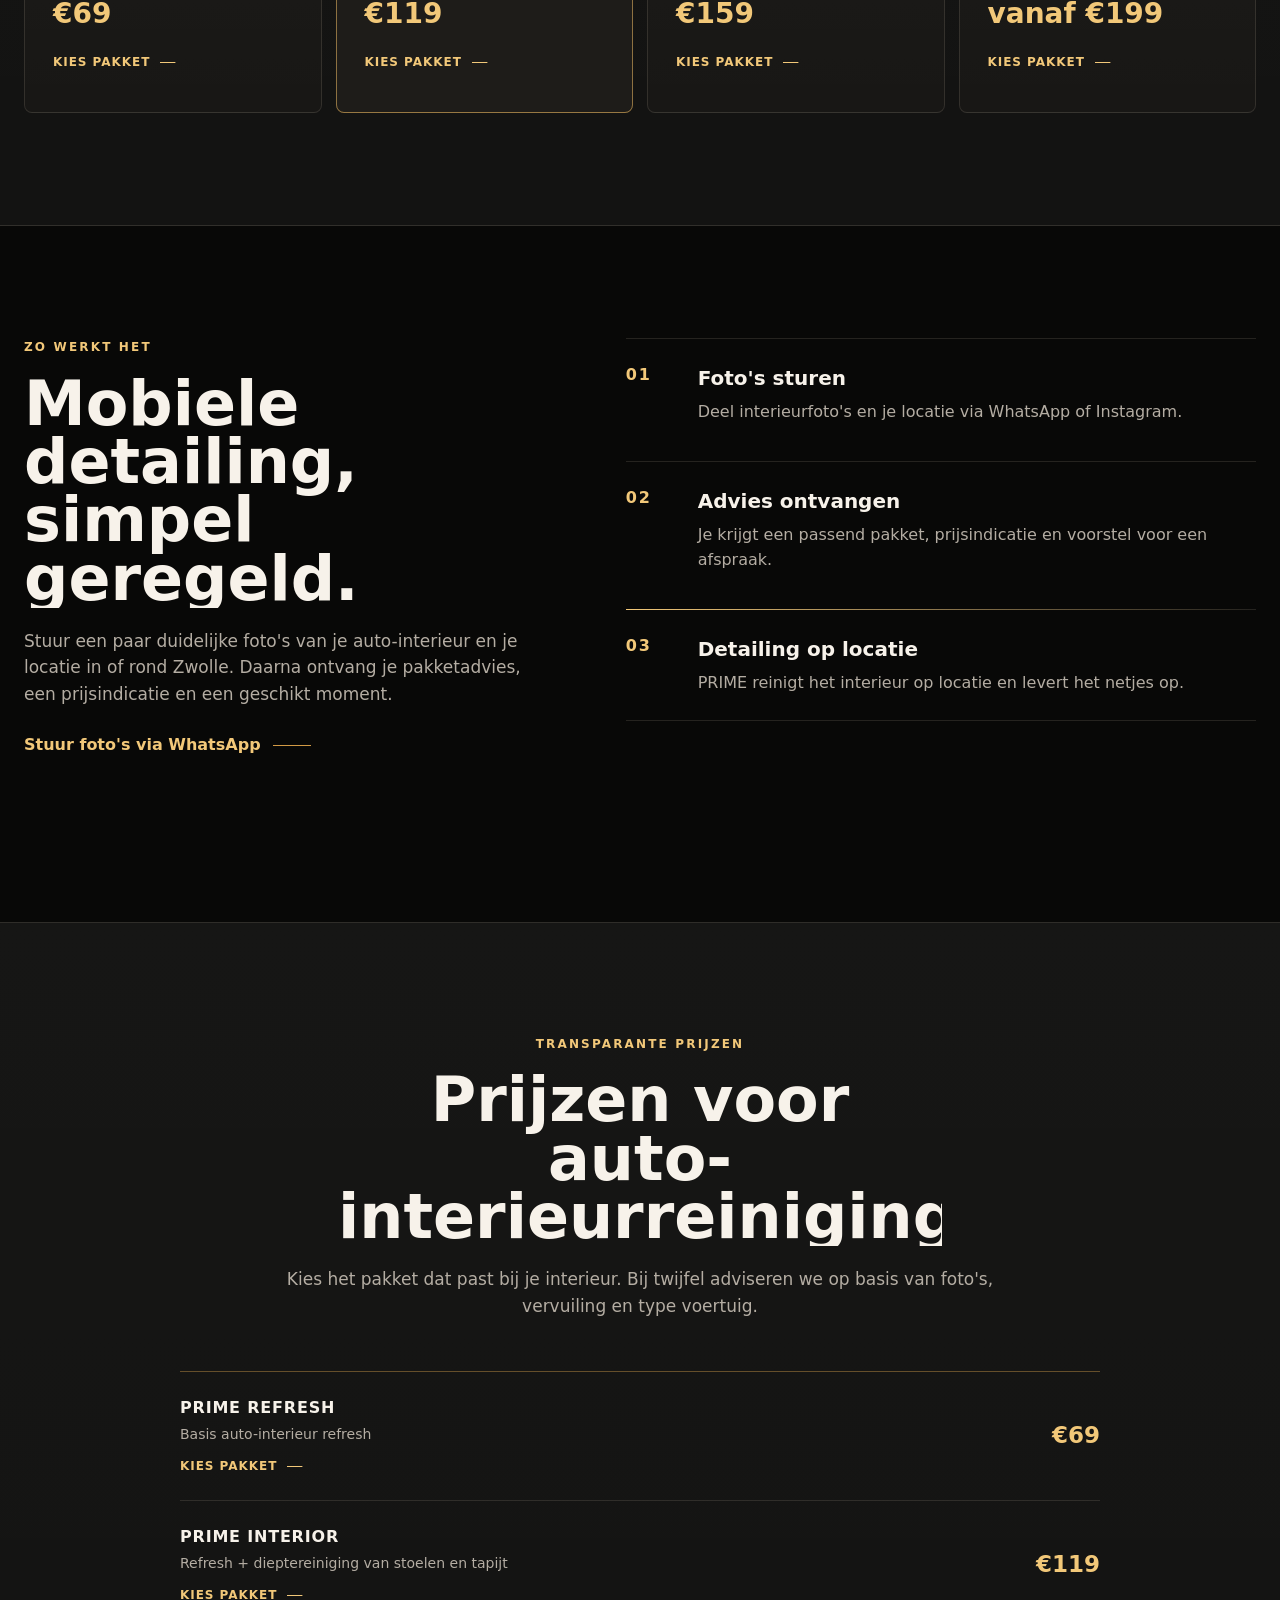
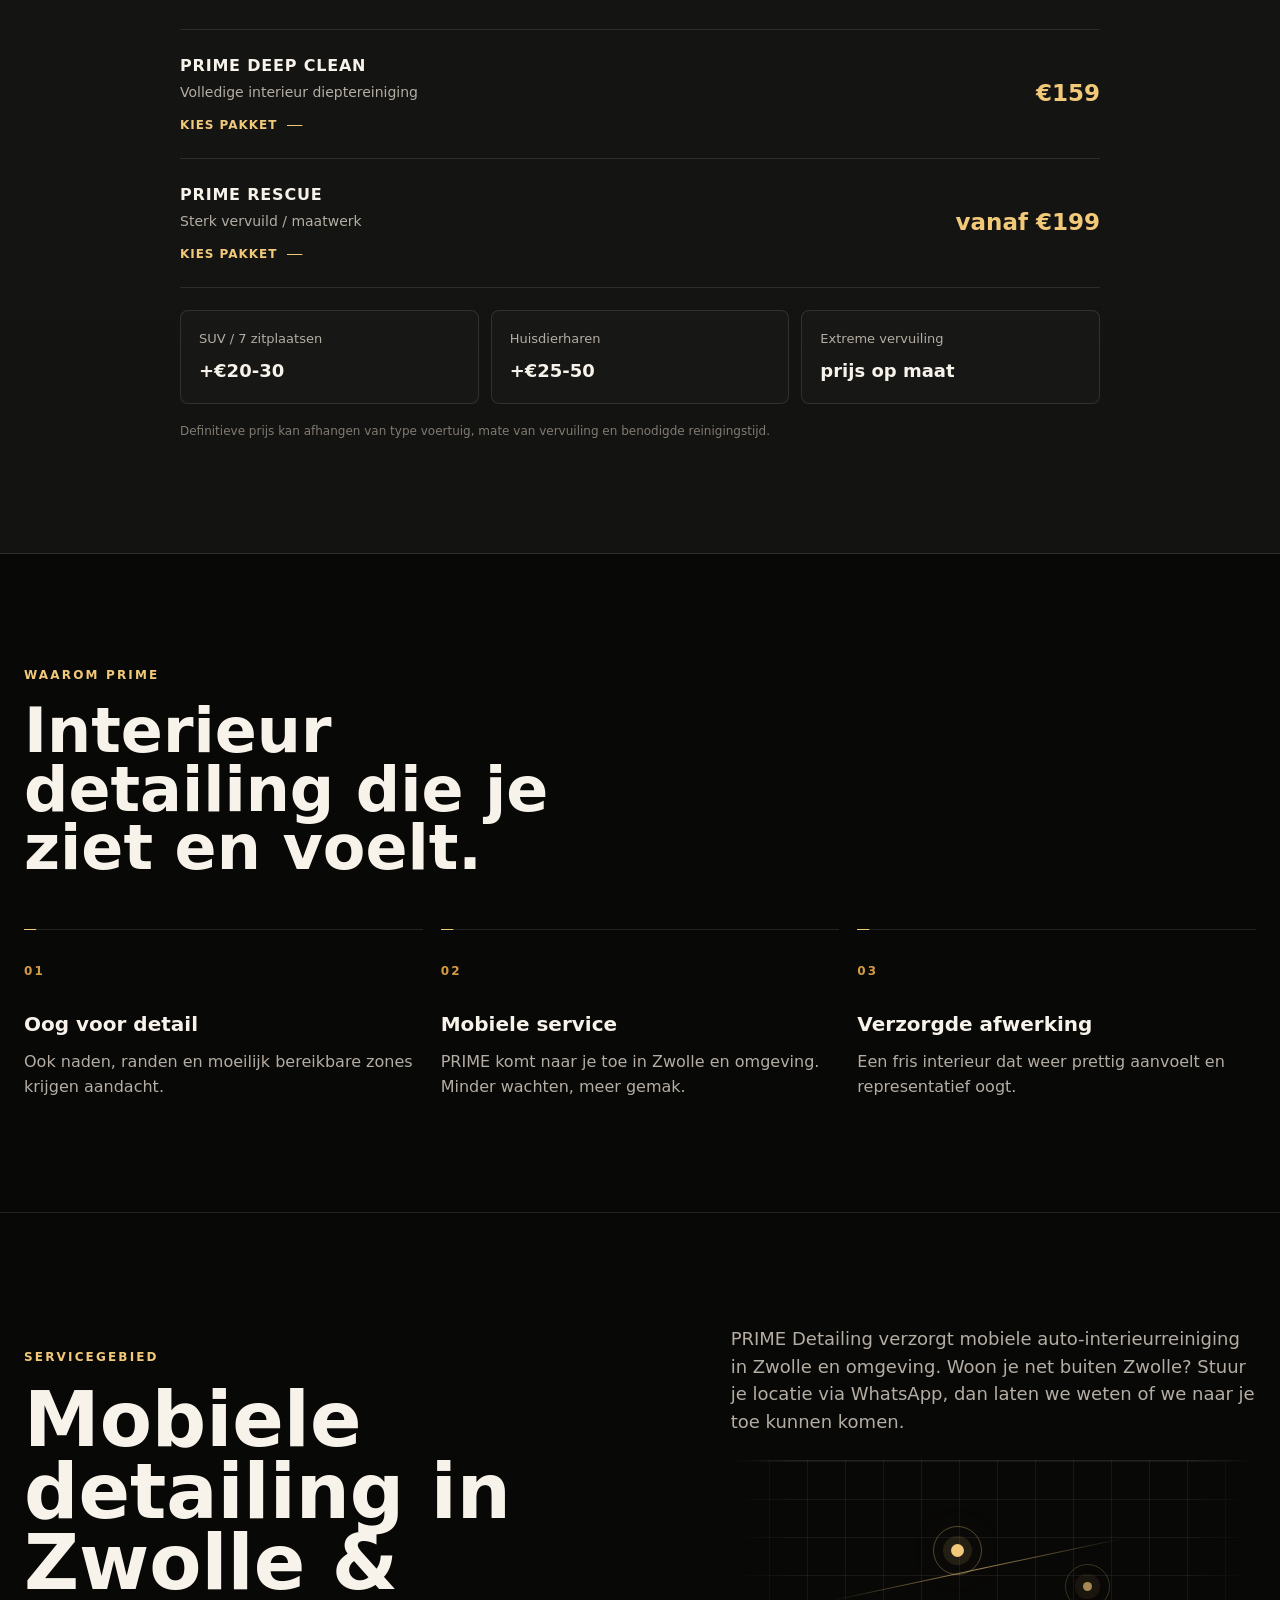
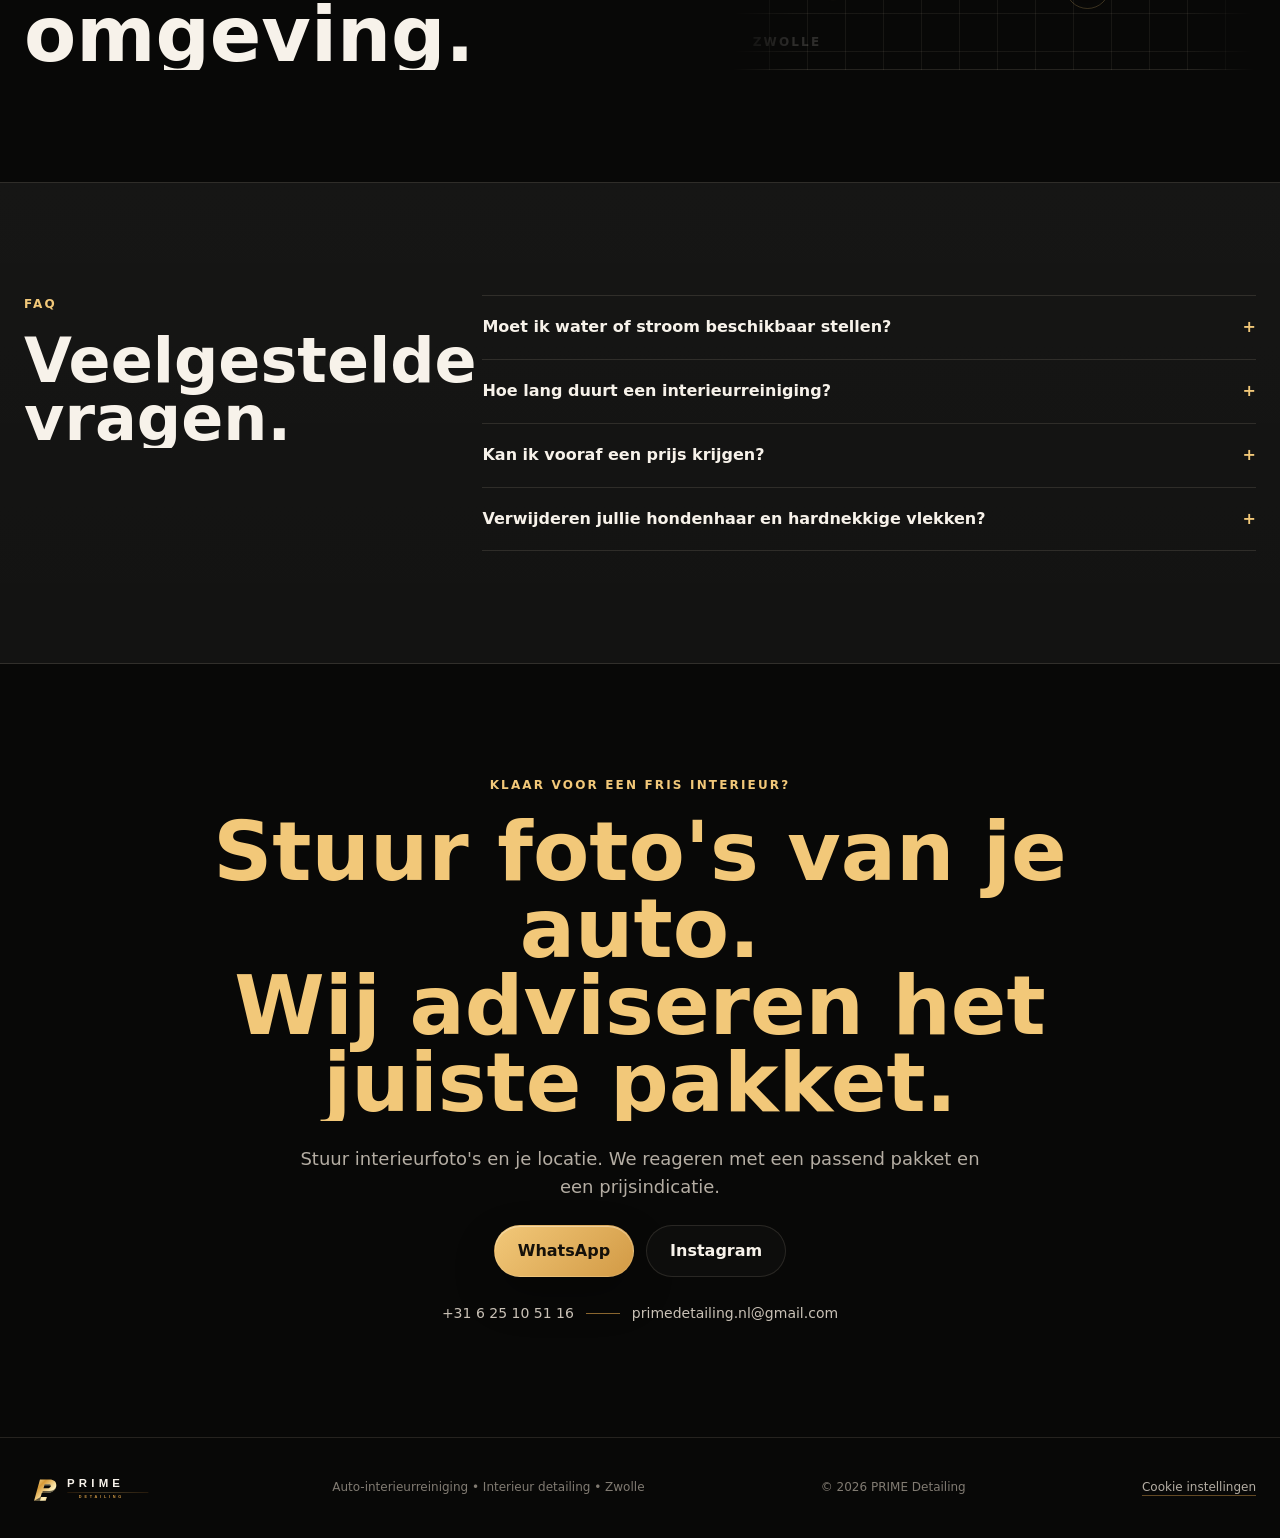
==== commit 30d14527: "Add cookie consent and complete analytics setup" ====
--- a/index.html
+++ b/index.html
@@ -403,7 +403,31 @@
     </div>
     <p data-i18n="footerLine">Auto-interieurreiniging • Interieur detailing • Zwolle</p>
     <p>© <span id="year"></span> PRIME Detailing</p>
+    <button class="footer-cookie-link" id="cookieSettingsFooter" type="button" data-i18n="cookieFooterLink">Cookie instellingen</button>
   </footer>
+
+  <section class="cookie-banner" id="cookieBanner" role="dialog" aria-labelledby="cookieTitle" aria-describedby="cookieText" hidden>
+    <div class="cookie-copy">
+      <p class="eyebrow" data-i18n="cookieEyebrow">COOKIES</p>
+      <h2 id="cookieTitle" data-i18n="cookieTitle">Cookie voorkeuren</h2>
+      <p id="cookieText" data-i18n="cookieText">We gebruiken analytics cookies om bezoeken te begrijpen en de website te verbeteren. Je kunt analytics accepteren of weigeren.</p>
+      <div class="cookie-preferences" id="cookiePreferences" hidden>
+        <label class="cookie-toggle">
+          <input id="cookieAnalyticsToggle" type="checkbox" />
+          <span>
+            <strong data-i18n="cookieAnalyticsTitle">Analytics cookies</strong>
+            <em data-i18n="cookieAnalyticsText">Helpt ons te zien hoe de website wordt gebruikt.</em>
+          </span>
+        </label>
+      </div>
+    </div>
+    <div class="cookie-actions">
+      <button class="cookie-settings-button" id="cookieSettingsButton" type="button" data-i18n="cookieSettings">Instellingen</button>
+      <button class="button button-ghost" id="cookieRejectButton" type="button" data-i18n="cookieReject">Weigeren</button>
+      <button class="button cookie-save-button" id="cookieSaveButton" type="button" data-i18n="cookieSave" hidden>Voorkeur opslaan</button>
+      <button class="button" id="cookieAcceptButton" type="button" data-i18n="cookieAccept">Analytics accepteren</button>
+    </div>
+  </section>
 
   <a class="floating-whatsapp wa-link" href="https://wa.me/31625105116?text=Hoi%20PRIME%2C%20ik%20wil%20graag%20een%20prijsindicatie%20voor%20mijn%20auto-interieur.%20Ik%20stuur%20foto%27s%20en%20mijn%20locatie%20mee." target="_blank" rel="noopener" aria-label="Boek via WhatsApp" data-track-placement="floating" data-i18n-aria="heroCta">WhatsApp</a>
   <script src="script.js"></script>
--- a/styles.css
+++ b/styles.css
@@ -834,6 +834,125 @@
 }
 .footer-brand { color: var(--text); font-size: 12px; }
 .footer-brand img { width: 132px; height: auto; }
+.footer-cookie-link {
+  min-height: 36px;
+  padding: 0;
+  border: 0;
+  background: transparent;
+  color: var(--muted);
+  font: inherit;
+  font-size: 12px;
+  text-decoration: underline;
+  text-decoration-color: rgba(210,154,69,.45);
+  text-underline-offset: 4px;
+  cursor: pointer;
+}
+.footer-cookie-link:hover,
+.footer-cookie-link:focus-visible { color: var(--text); }
+.cookie-banner {
+  position: fixed;
+  left: max(18px, calc((100vw - var(--max)) / 2));
+  right: max(18px, calc((100vw - var(--max)) / 2));
+  bottom: max(18px, env(safe-area-inset-bottom));
+  z-index: 90;
+  display: grid;
+  grid-template-columns: minmax(0, 1fr) auto;
+  align-items: end;
+  gap: 18px;
+  max-width: 920px;
+  margin-left: auto;
+  padding: 17px;
+  border: 1px solid var(--line-strong);
+  border-radius: 8px;
+  background: rgba(12,12,11,.96);
+  box-shadow: 0 24px 80px rgba(0,0,0,.46);
+  backdrop-filter: blur(18px);
+}
+.cookie-copy h2 {
+  margin: 0 0 7px;
+  color: var(--text);
+  font-size: 18px;
+  line-height: 1.15;
+  letter-spacing: 0;
+}
+.cookie-copy .eyebrow {
+  margin: 0 0 8px;
+  font-size: 10px;
+}
+.cookie-copy p {
+  max-width: 58ch;
+  margin: 0;
+  color: var(--muted);
+  font-size: 13px;
+  line-height: 1.45;
+}
+.cookie-preferences {
+  margin-top: 13px;
+  padding-top: 13px;
+  border-top: 1px solid var(--line);
+}
+.cookie-toggle {
+  display: flex;
+  align-items: flex-start;
+  gap: 11px;
+  color: var(--text);
+  cursor: pointer;
+}
+.cookie-toggle input {
+  width: 20px;
+  height: 20px;
+  margin: 2px 0 0;
+  accent-color: var(--gold);
+  flex: 0 0 auto;
+}
+.cookie-toggle strong {
+  display: block;
+  font-size: 13px;
+  line-height: 1.25;
+}
+.cookie-toggle em {
+  display: block;
+  margin-top: 2px;
+  color: var(--muted);
+  font-size: 12px;
+  font-style: normal;
+  line-height: 1.4;
+}
+.cookie-actions {
+  display: flex;
+  align-items: center;
+  justify-content: flex-end;
+  flex-wrap: wrap;
+  gap: 9px;
+  min-width: min(360px, 100%);
+}
+.cookie-actions .button {
+  min-height: 44px;
+  padding: 0 15px;
+  font-size: 12px;
+  white-space: nowrap;
+}
+.cookie-settings-button {
+  min-height: 44px;
+  padding: 0 7px;
+  border: 0;
+  background: transparent;
+  color: var(--muted);
+  font: inherit;
+  font-size: 12px;
+  font-weight: 850;
+  text-decoration: underline;
+  text-decoration-color: rgba(210,154,69,.45);
+  text-underline-offset: 4px;
+  cursor: pointer;
+}
+.cookie-settings-button:hover,
+.cookie-settings-button:focus-visible { color: var(--text); }
+.cookie-banner-visible .floating-whatsapp {
+  opacity: 0;
+  pointer-events: none;
+  transform: translateY(12px) scale(.96);
+}
 .floating-whatsapp {
   position: fixed;
   right: 18px;
@@ -1190,6 +1309,34 @@
   .contact-line span { display: none; }
   footer { flex-direction: column; align-items: flex-start; gap: 12px; padding: 24px 20px 28px; }
   .footer-brand img { width: 124px; }
+  .footer-cookie-link { min-height: 44px; }
+  .cookie-banner {
+    left: 14px;
+    right: 14px;
+    bottom: max(12px, env(safe-area-inset-bottom));
+    grid-template-columns: 1fr;
+    align-items: stretch;
+    gap: 14px;
+    max-height: calc(100vh - 92px);
+    padding: 15px;
+    overflow-y: auto;
+  }
+  .cookie-copy h2 { font-size: 17px; }
+  .cookie-copy p { font-size: 12.5px; }
+  .cookie-actions {
+    display: grid;
+    grid-template-columns: 1fr 1fr;
+    min-width: 0;
+    gap: 8px;
+  }
+  .cookie-actions .button,
+  .cookie-settings-button {
+    width: 100%;
+    min-height: 46px;
+    justify-content: center;
+  }
+  .cookie-settings-button { padding-inline: 10px; }
+  .cookie-save-button { grid-column: 1 / -1; }
   .floating-whatsapp {
     left: 16px;
     right: 16px;
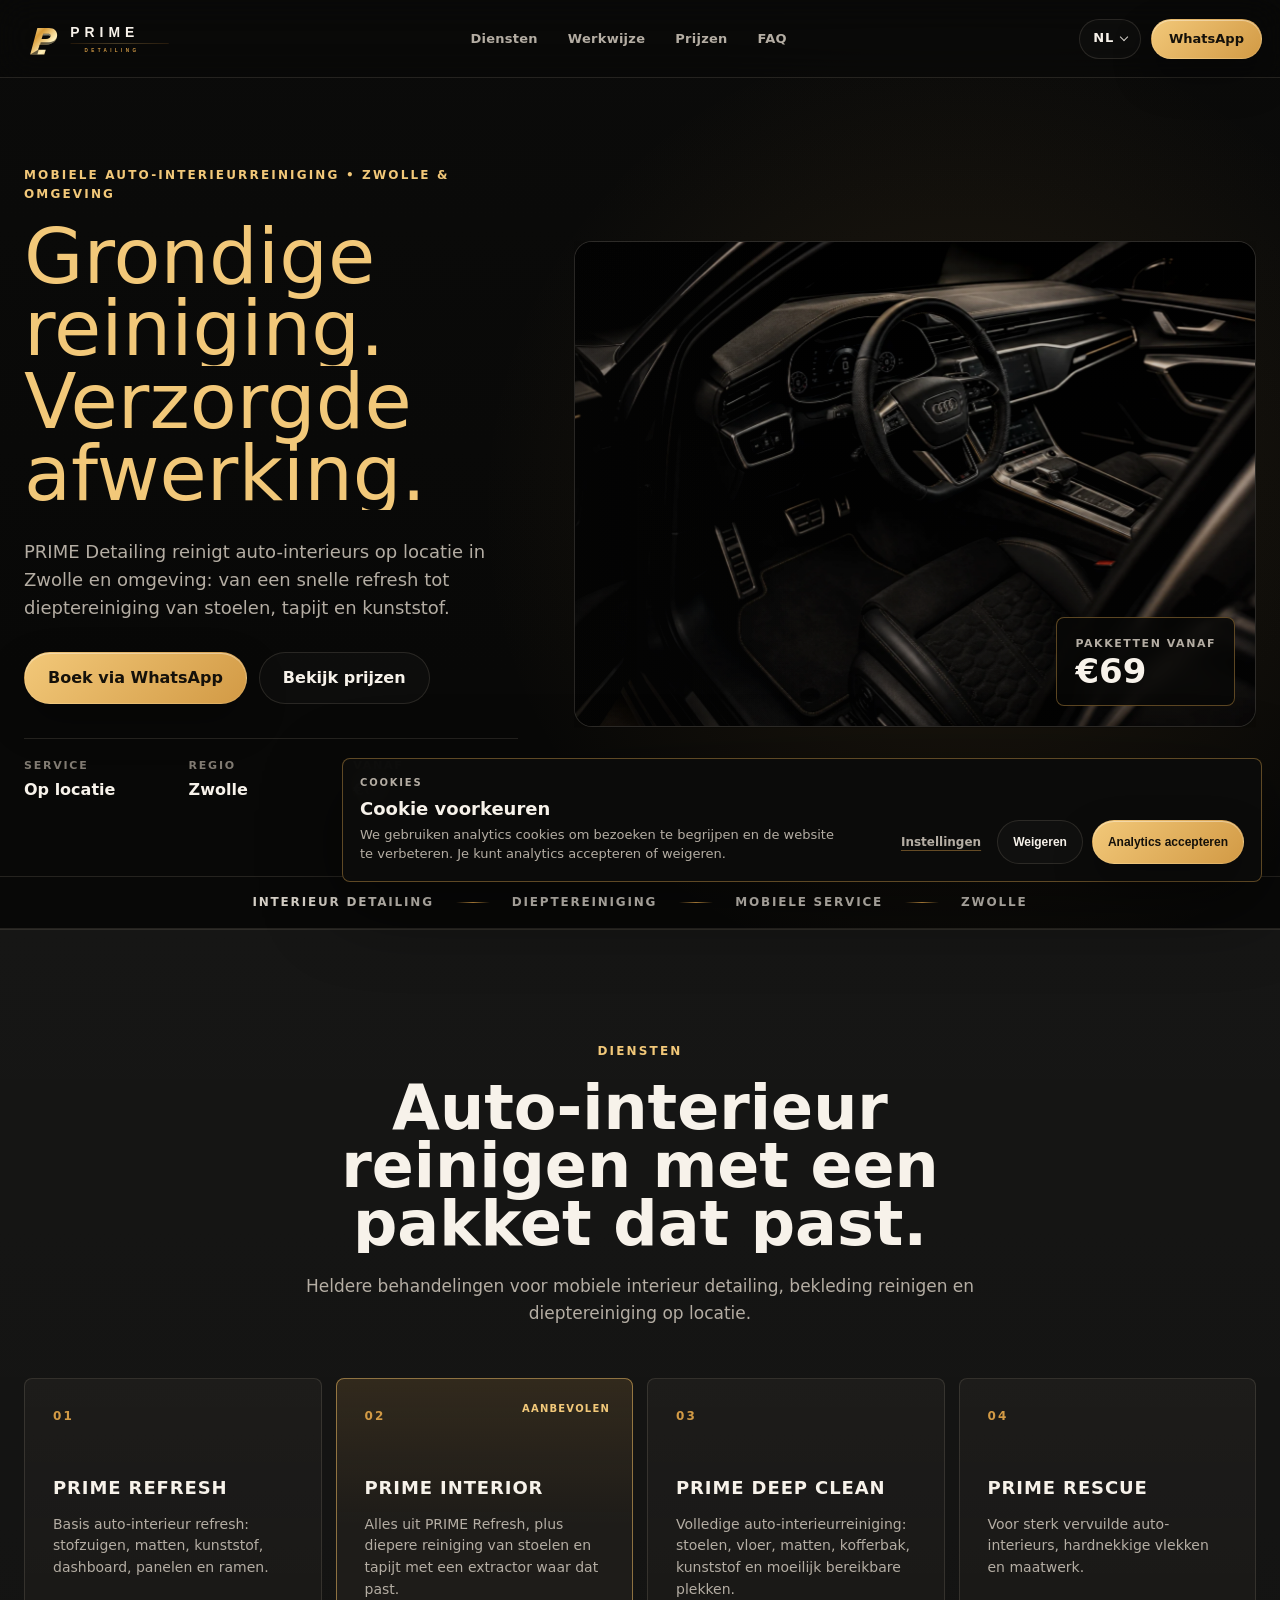
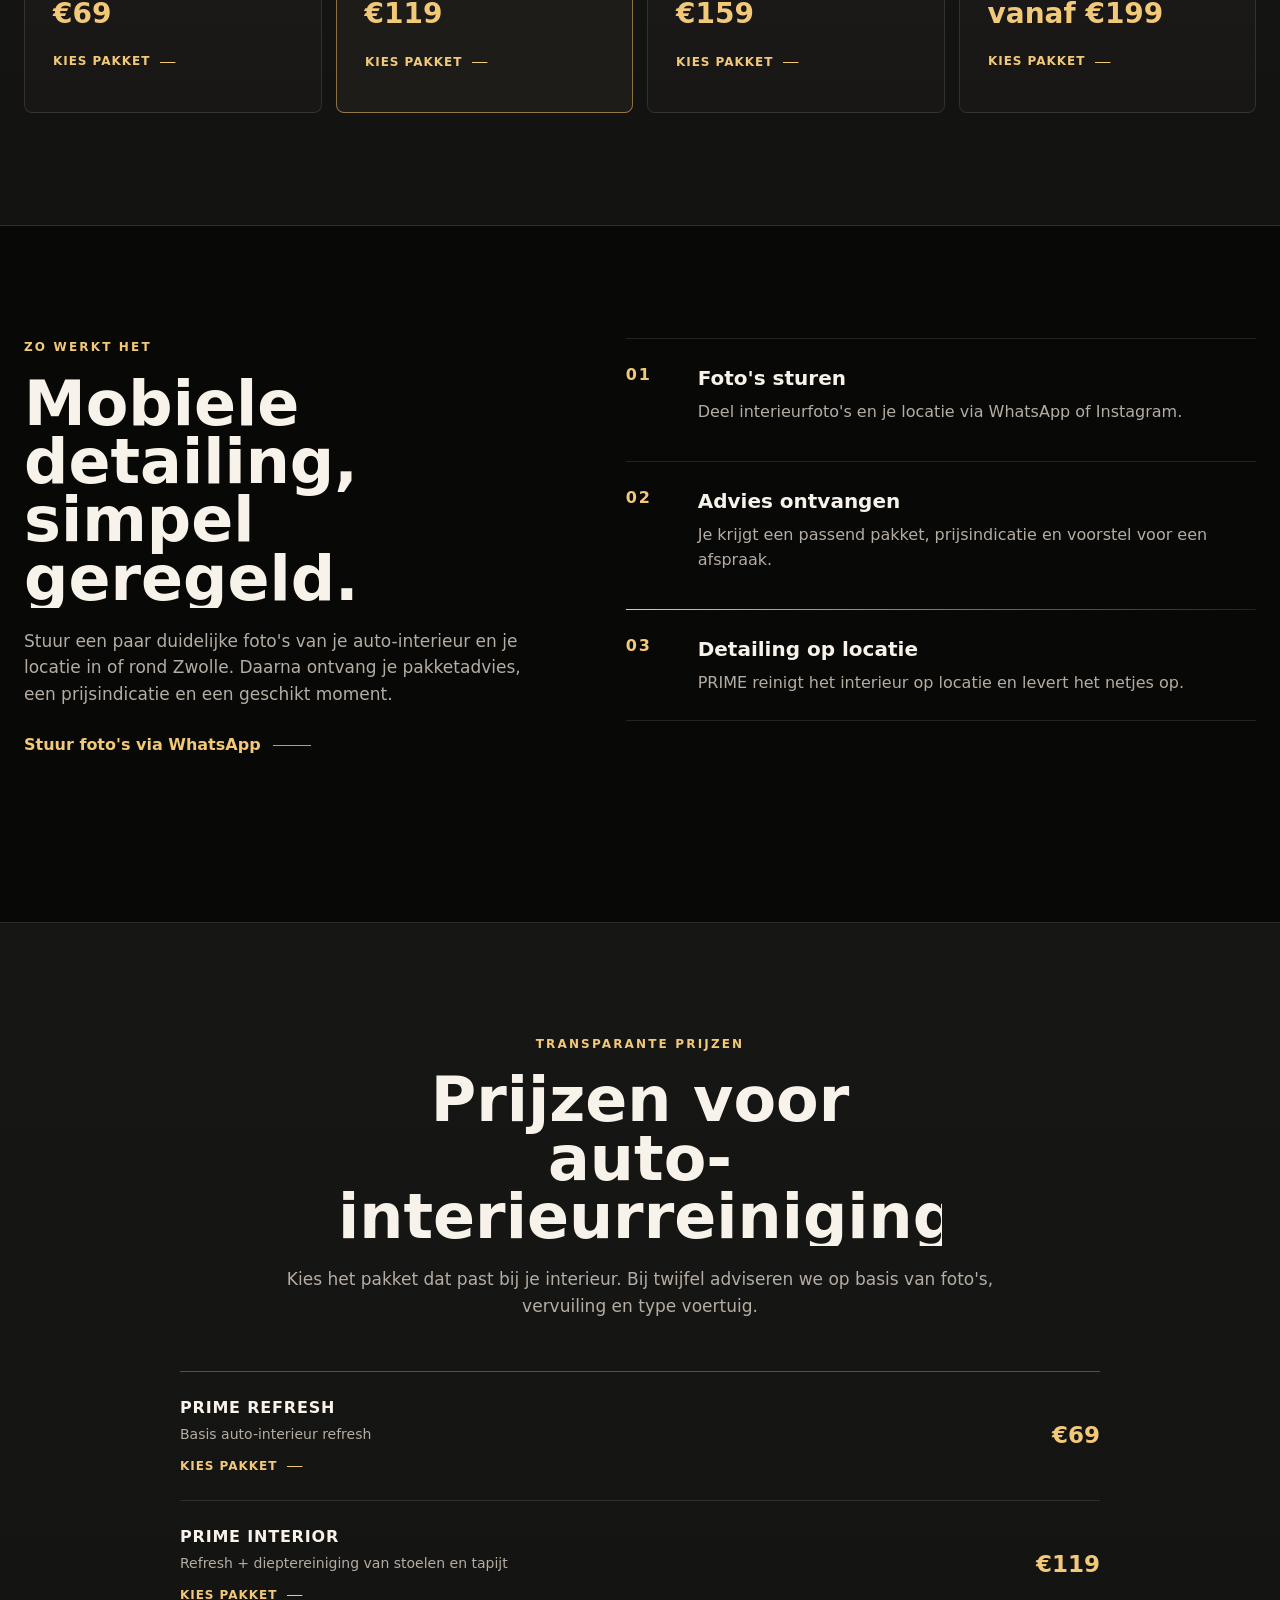
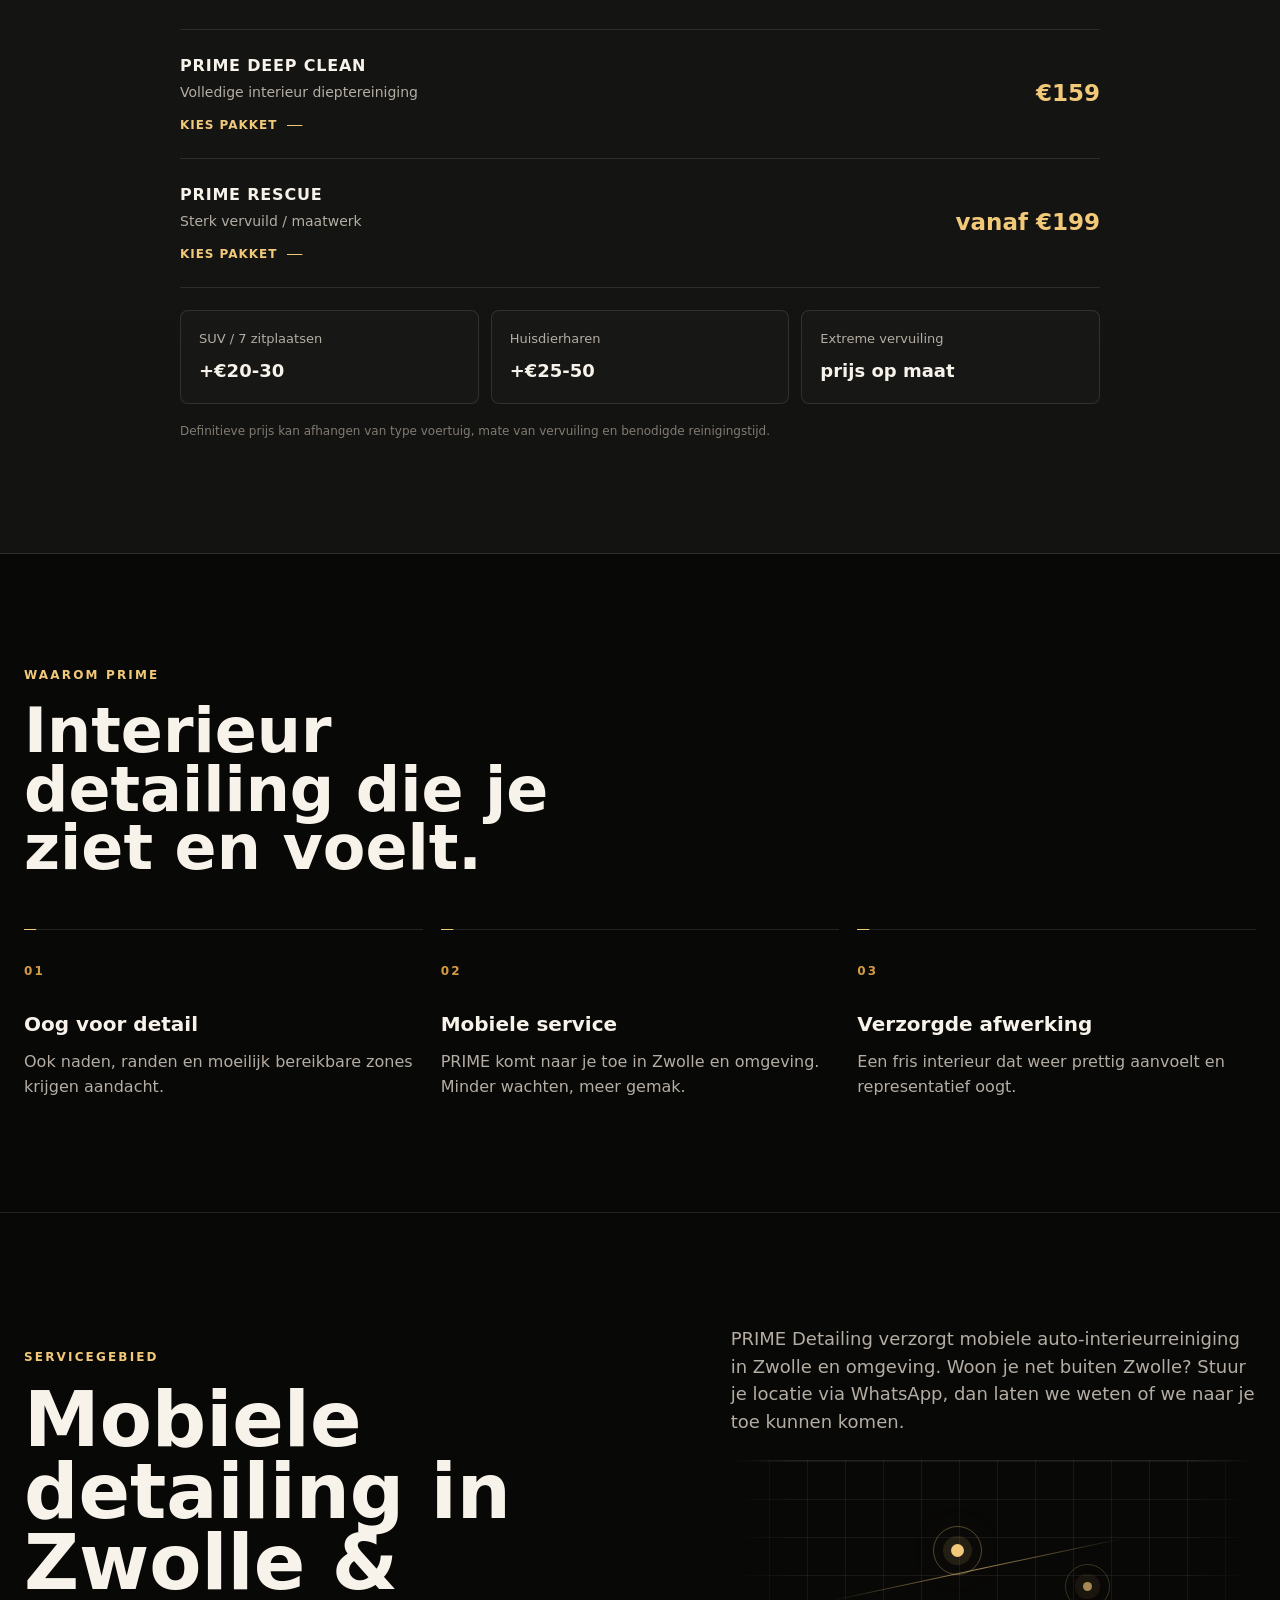
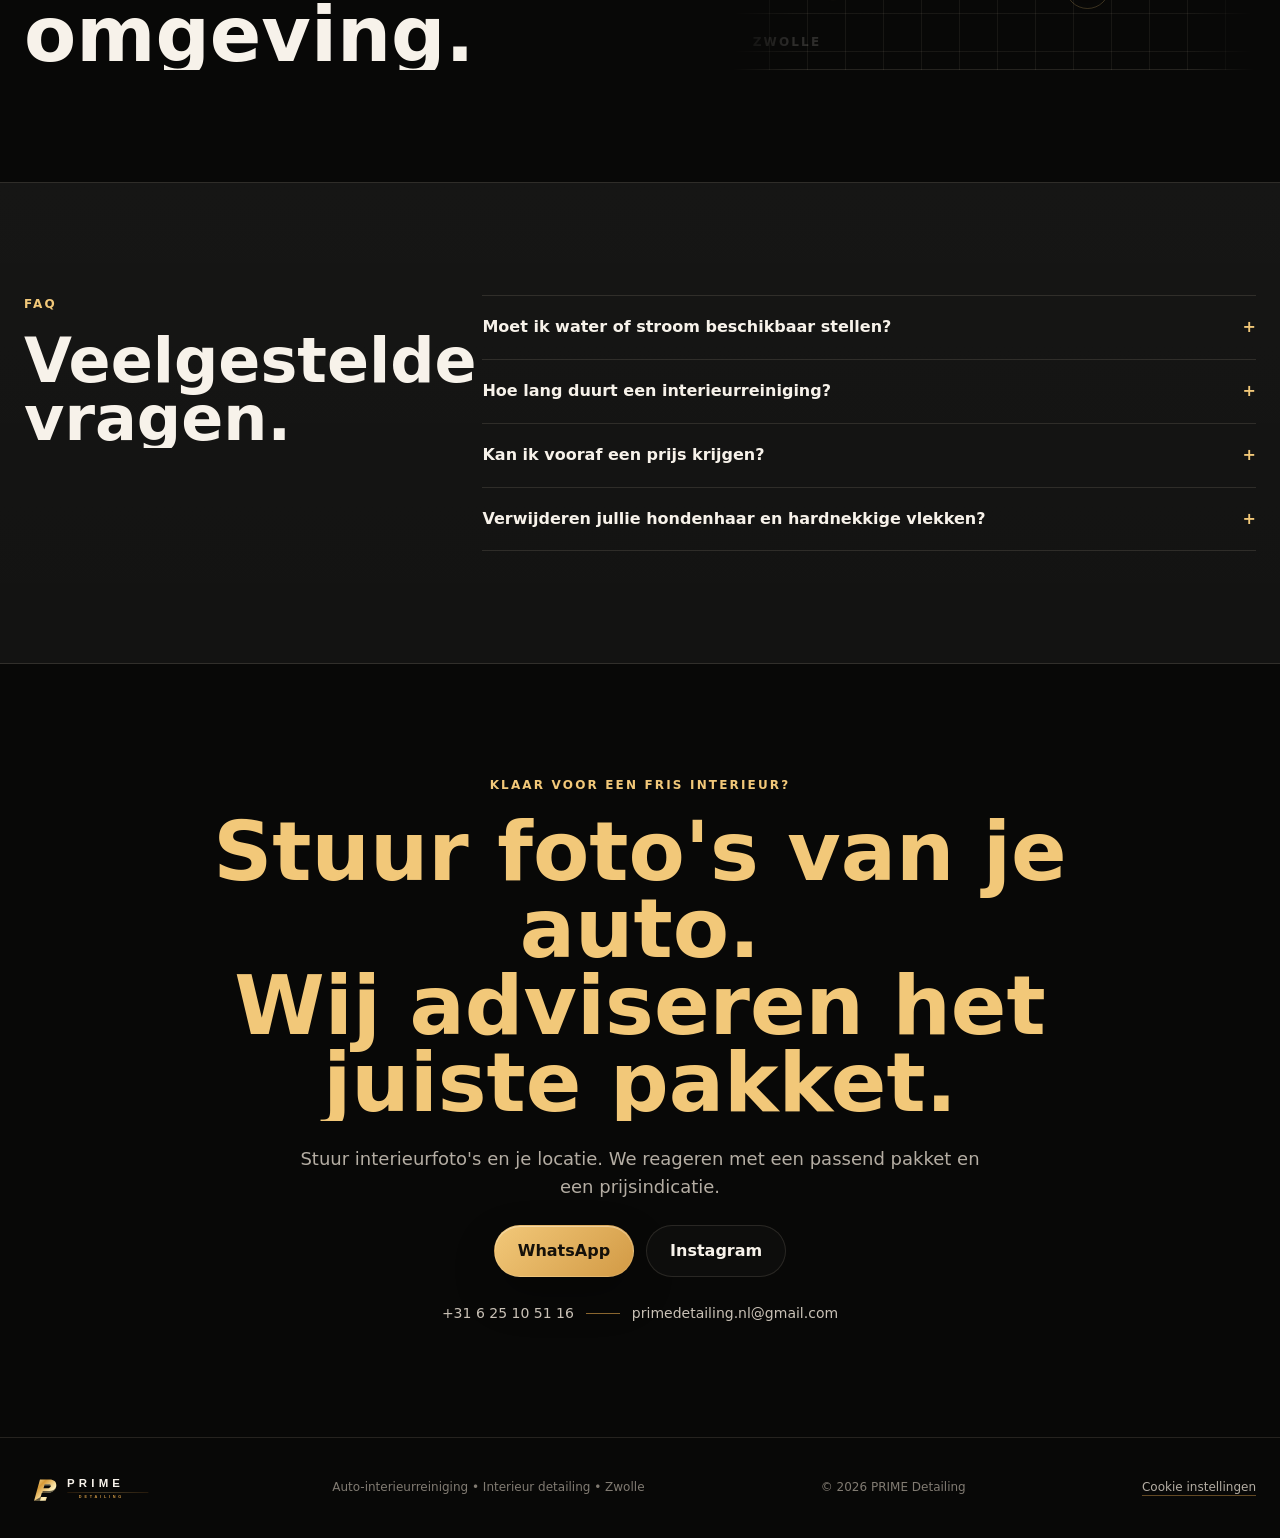
==== commit e966c5a0: "Fix GA4 consent tracking with official gtag setup" ====
--- a/index.html
+++ b/index.html
@@ -30,6 +30,25 @@
   <!-- If crawlable language routes are later published, use /en/, /ru/, /uk/ and add real hreflang URLs. -->
   <link rel="preload" as="image" href="assets/prime-auto-interieur-reinigen-zwolle.webp" />
   <link rel="stylesheet" href="styles.css" />
+  <script>
+    window.dataLayer = window.dataLayer || [];
+    window.gtag = function(){ dataLayer.push(arguments); };
+
+    window.gtag("consent", "default", {
+      analytics_storage: "denied",
+      ad_storage: "denied",
+      ad_user_data: "denied",
+      ad_personalization: "denied",
+      wait_for_update: 500
+    });
+
+    window.gtag("js", new Date());
+
+    window.gtag("config", "G-OY96HZLQE2", {
+      send_page_view: false
+    });
+  </script>
+  <script async src="https://www.googletagmanager.com/gtag/js?id=G-OY96HZLQE2"></script>
   <script type="application/ld+json">
     {
       "@context": "https://schema.org",
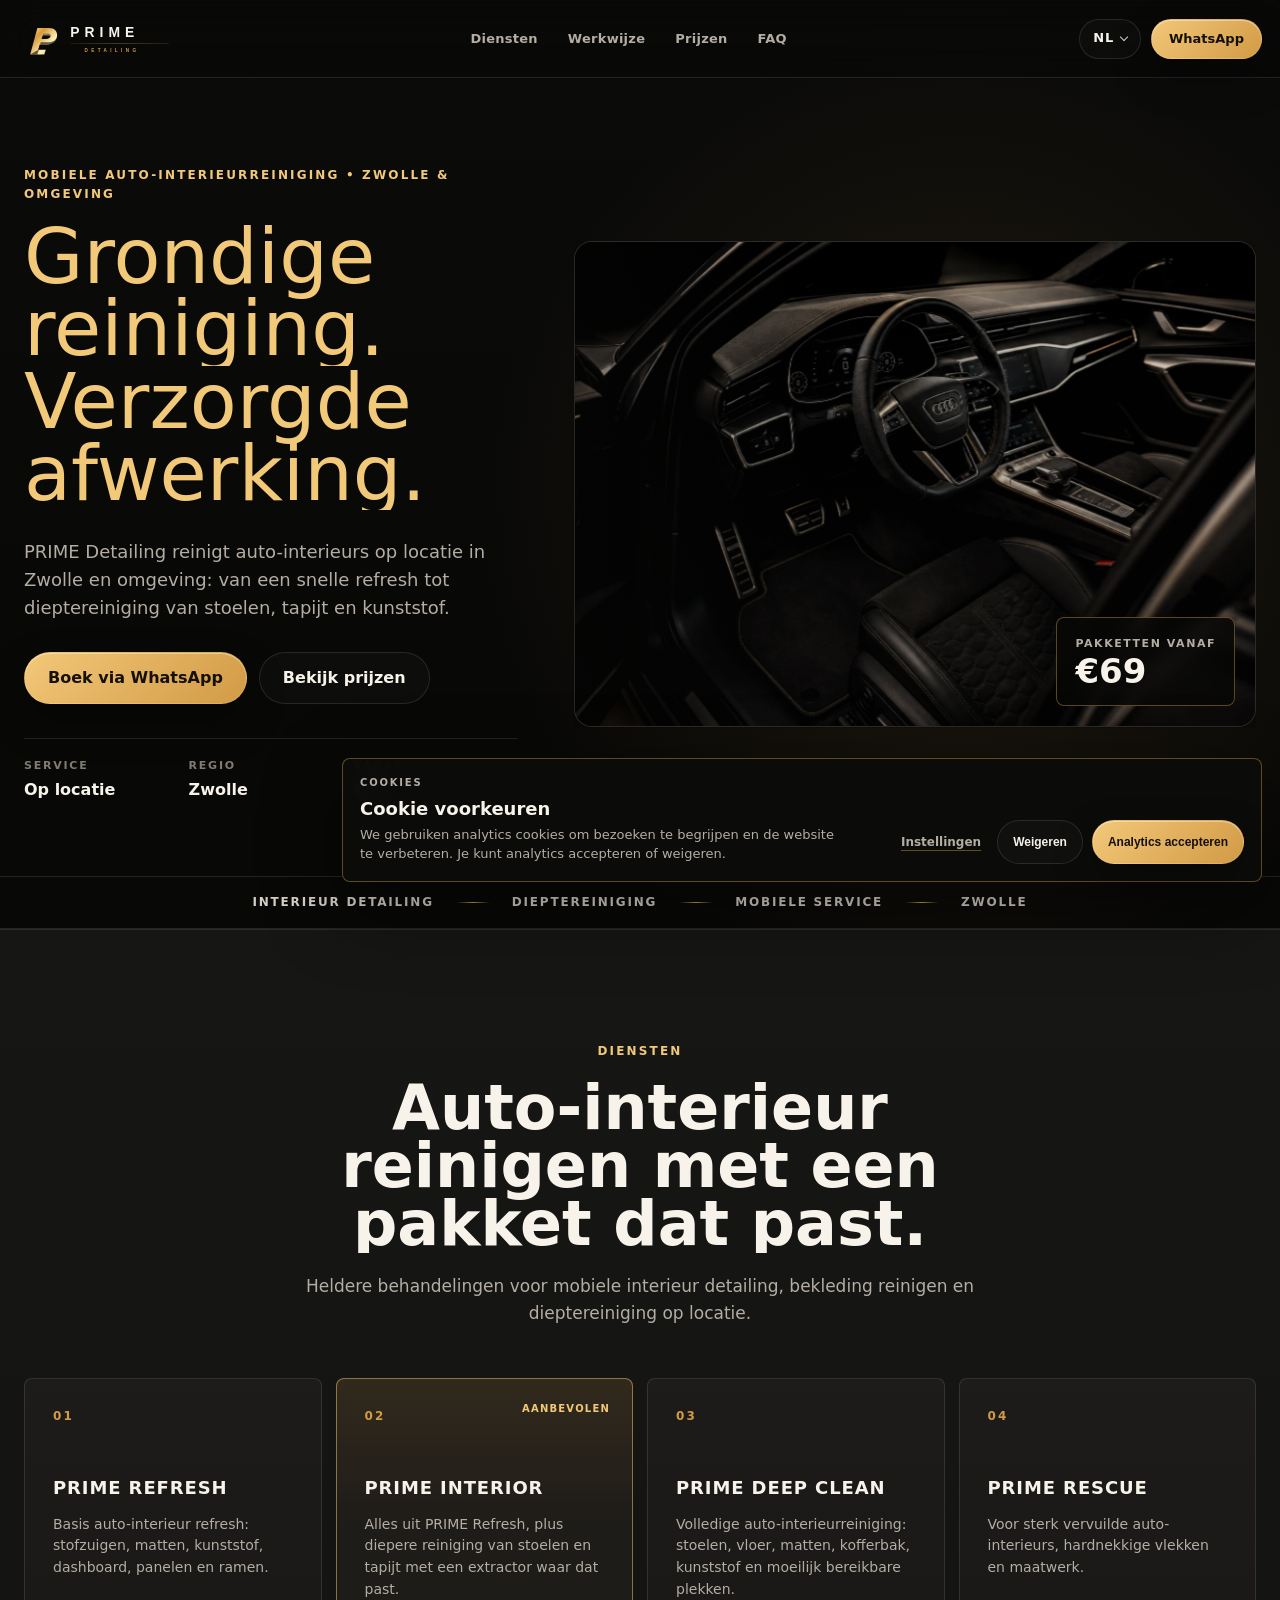
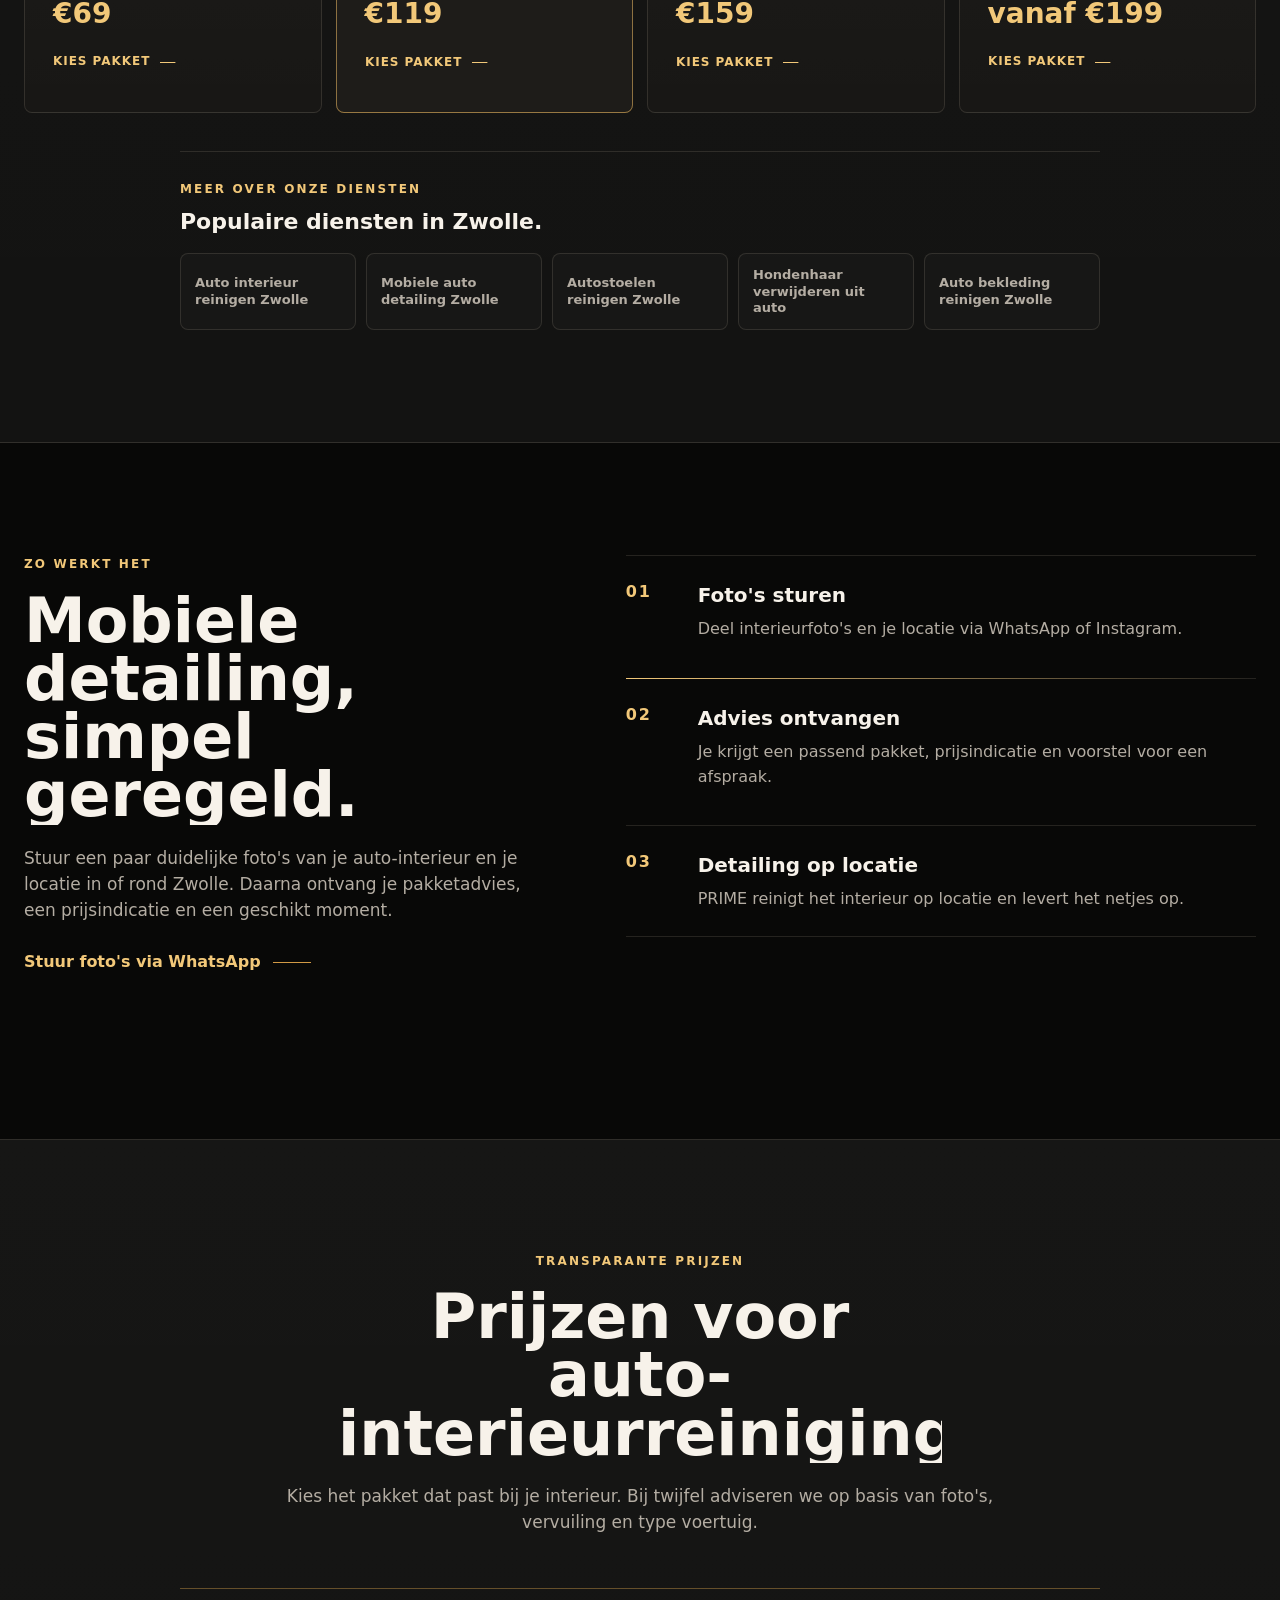
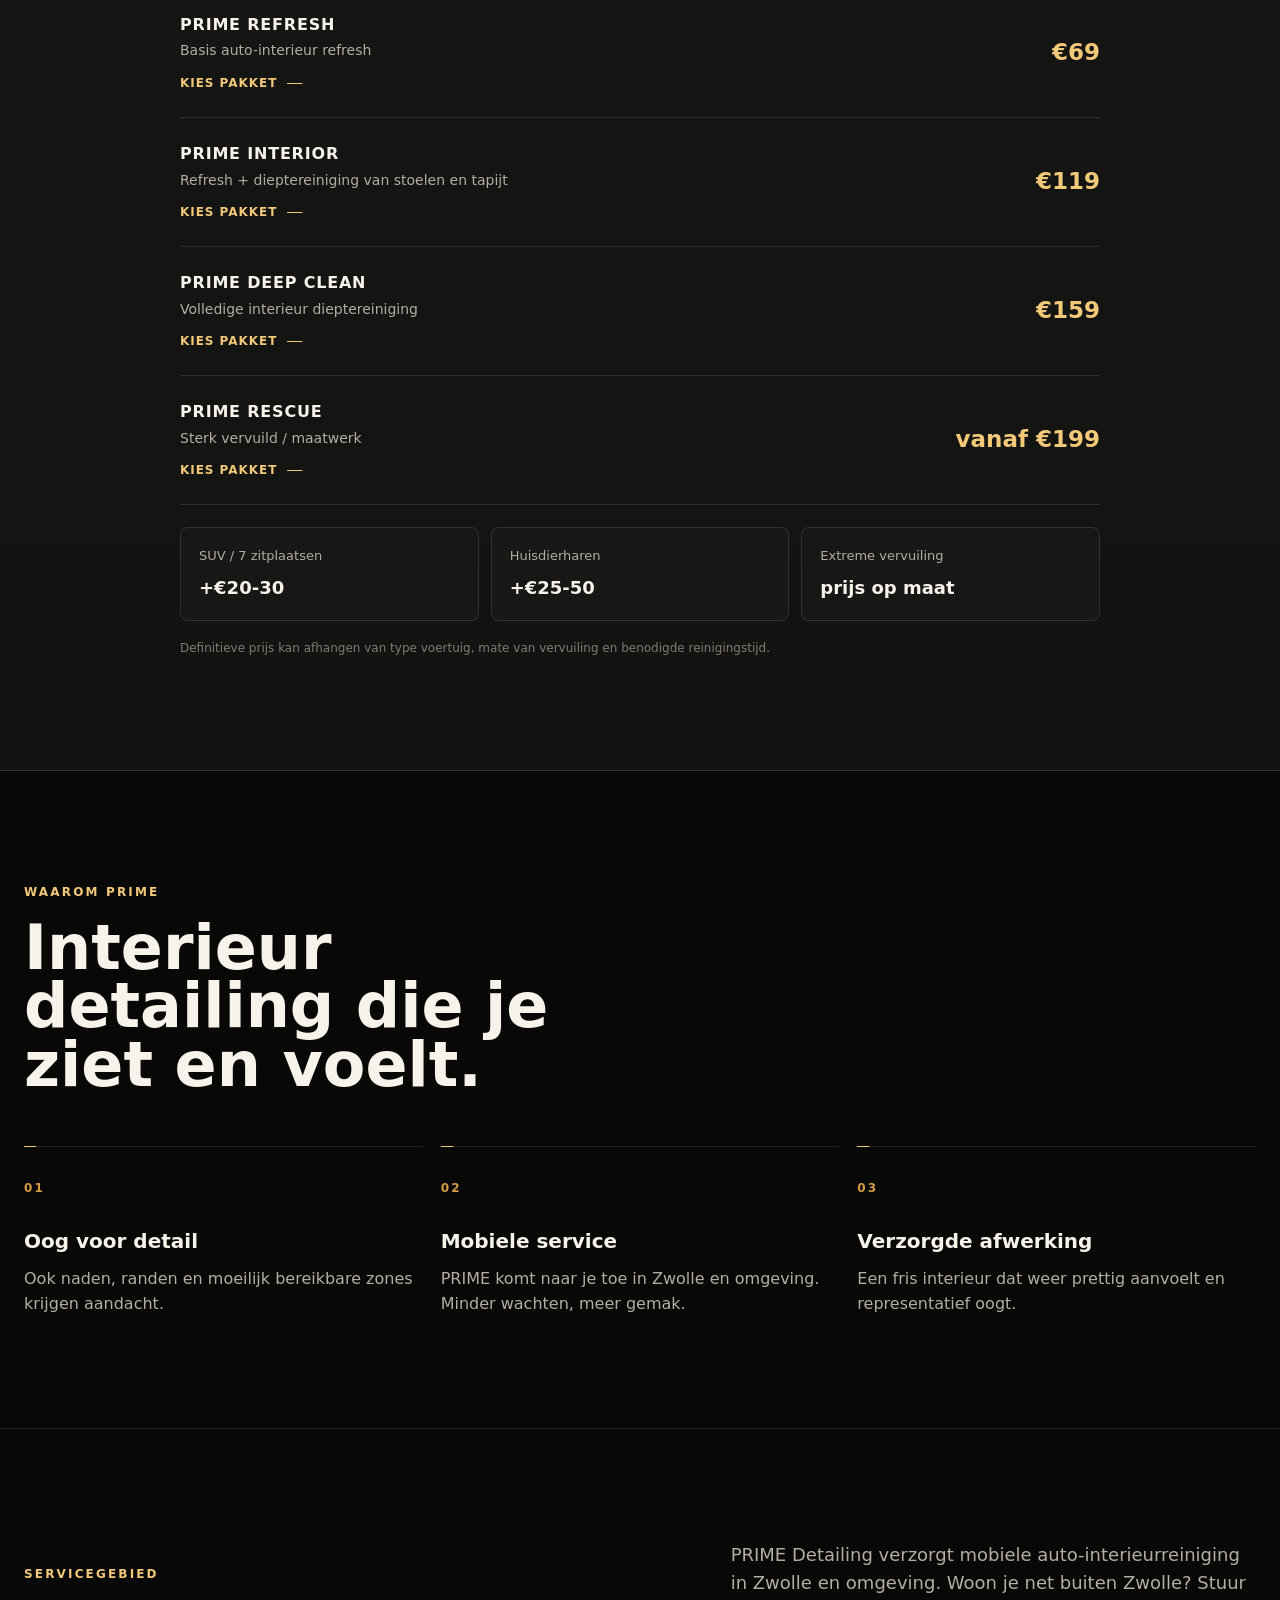
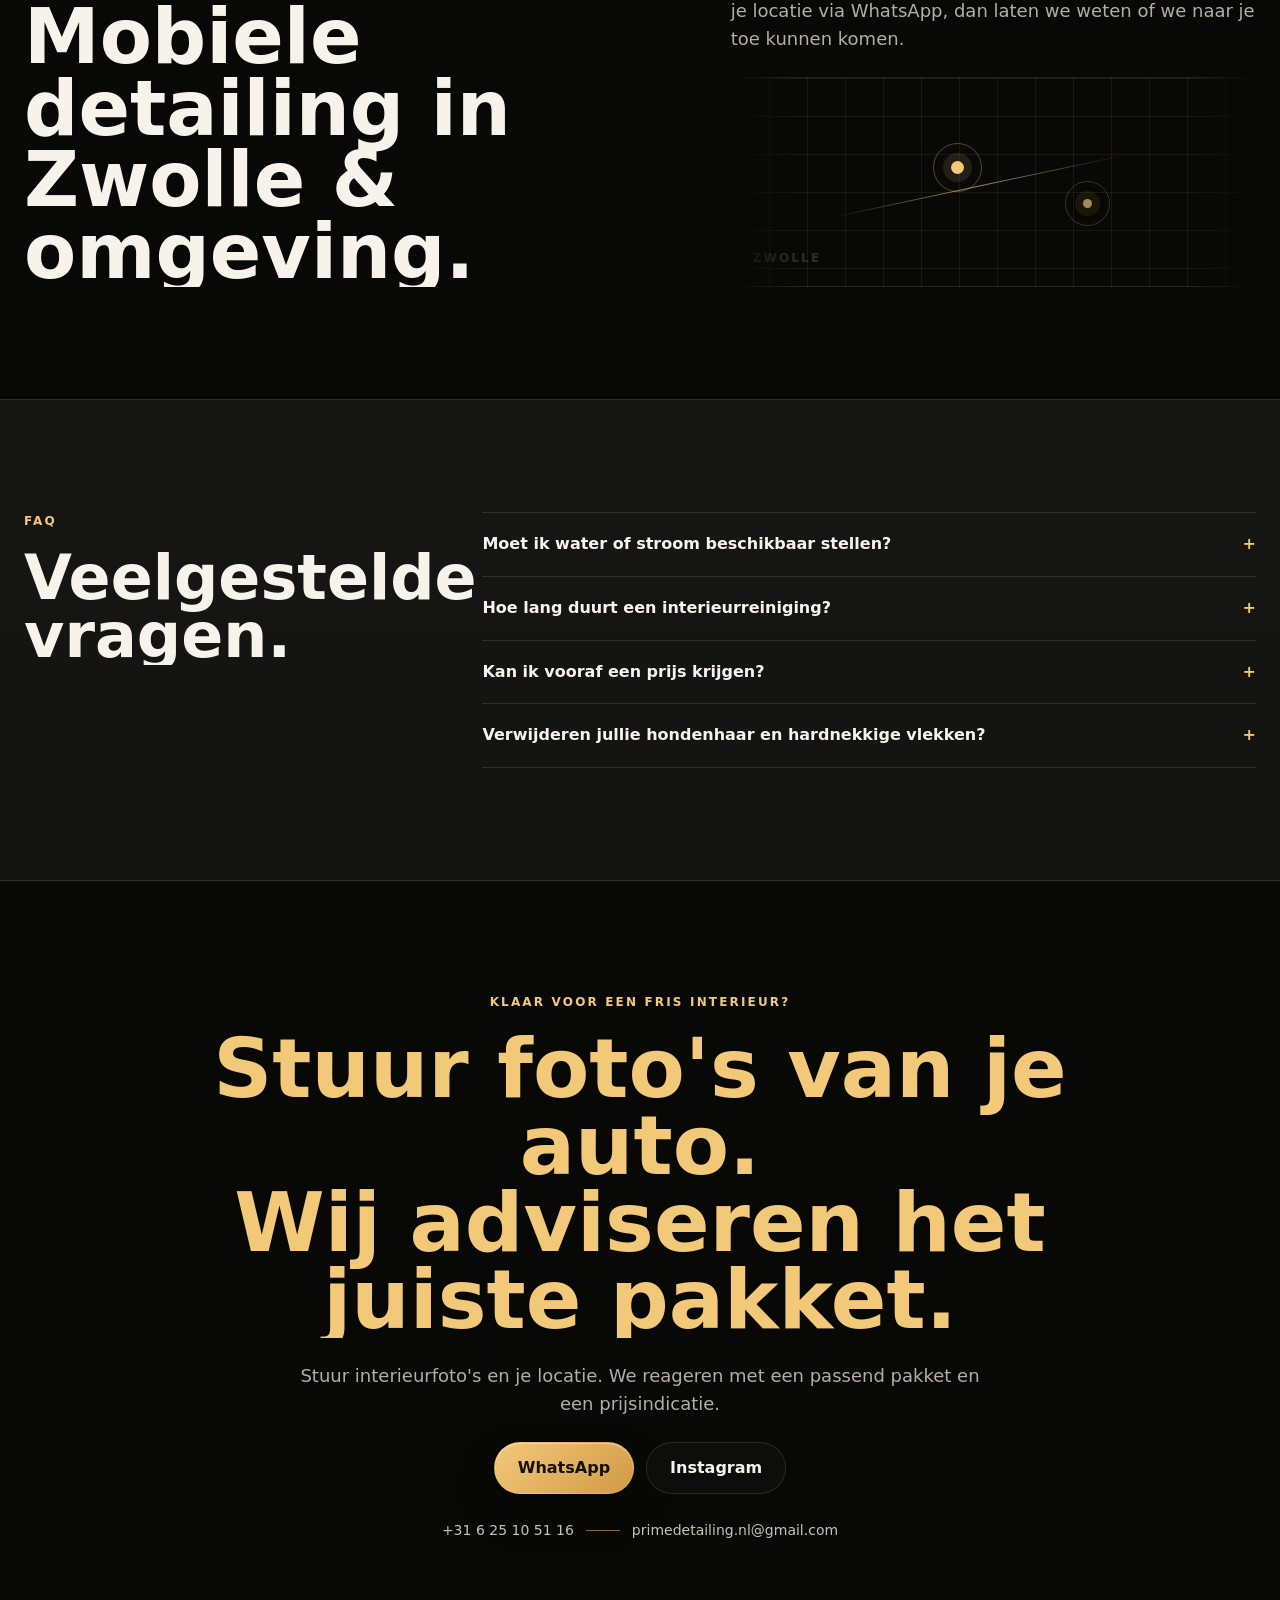
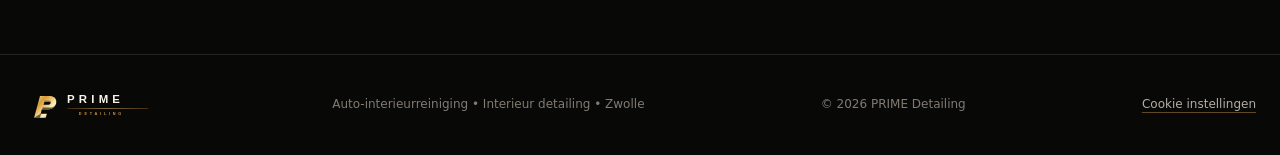
==== commit 91b9eb79: "Add Dutch local SEO service pages" ====
--- a/index.html
+++ b/index.html
@@ -29,7 +29,7 @@
   <link rel="canonical" href="https://prime-detail.nl/" />
   <!-- If crawlable language routes are later published, use /en/, /ru/, /uk/ and add real hreflang URLs. -->
   <link rel="preload" as="image" href="assets/prime-auto-interieur-reinigen-zwolle.webp" />
-  <link rel="stylesheet" href="styles.css" />
+  <link rel="stylesheet" href="styles.css?v=20260825-local-seo" />
   <script>
     window.dataLayer = window.dataLayer || [];
     window.gtag = function(){ dataLayer.push(arguments); };
@@ -324,6 +324,17 @@
           <a class="package-link service-card-link wa-link" href="https://wa.me/31625105116?text=Hoi%20PRIME%2C%20ik%20wil%20graag%20een%20prijsindicatie%20voor%20mijn%20auto-interieur.%20Ik%20stuur%20foto%27s%20en%20mijn%20locatie%20mee." target="_blank" rel="noopener" data-track-placement="services" data-package="PRIME RESCUE" data-i18n="packageCta">Kies pakket</a>
         </article>
       </div>
+      <div class="service-links reveal" aria-label="Meer over PRIME Detailing diensten">
+        <p class="eyebrow" data-i18n="serviceLinksEyebrow">MEER OVER ONZE DIENSTEN</p>
+        <h3 data-i18n="serviceLinksTitle">Populaire diensten in Zwolle.</h3>
+        <div class="service-link-grid">
+          <a href="auto-interieur-reinigen-zwolle/" data-i18n="serviceLinkInterior">Auto interieur reinigen Zwolle</a>
+          <a href="mobiele-auto-detailing-zwolle/" data-i18n="serviceLinkMobile">Mobiele auto detailing Zwolle</a>
+          <a href="autostoelen-reinigen-zwolle/" data-i18n="serviceLinkSeats">Autostoelen reinigen Zwolle</a>
+          <a href="hondenhaar-verwijderen-auto/" data-i18n="serviceLinkPetHair">Hondenhaar verwijderen uit auto</a>
+          <a href="auto-bekleding-reinigen-zwolle/" data-i18n="serviceLinkUpholstery">Auto bekleding reinigen Zwolle</a>
+        </div>
+      </div>
     </section>
 
     <section id="werkwijze" class="section-pad split-section">
@@ -449,6 +460,6 @@
   </section>
 
   <a class="floating-whatsapp wa-link" href="https://wa.me/31625105116?text=Hoi%20PRIME%2C%20ik%20wil%20graag%20een%20prijsindicatie%20voor%20mijn%20auto-interieur.%20Ik%20stuur%20foto%27s%20en%20mijn%20locatie%20mee." target="_blank" rel="noopener" aria-label="Boek via WhatsApp" data-track-placement="floating" data-i18n-aria="heroCta">WhatsApp</a>
-  <script src="script.js"></script>
+  <script src="script.js?v=20260825-local-seo"></script>
 </body>
 </html>
--- a/styles.css
+++ b/styles.css
@@ -17,7 +17,7 @@
 }
 
 * { box-sizing: border-box; }
-html { scroll-behavior: smooth; scroll-padding-top: 92px; }
+html { overflow-x: hidden; scroll-behavior: smooth; scroll-padding-top: 92px; }
 body {
   margin: 0;
   overflow-x: hidden;
@@ -550,6 +550,205 @@
   line-height: 1;
 }
 .service-card-link { min-height: 44px; display: inline-flex; align-items: center; }
+.service-links {
+  max-width: 920px;
+  margin: 38px auto 0;
+  padding-top: 28px;
+  border-top: 1px solid var(--line);
+}
+.service-links .eyebrow { margin-bottom: 10px; }
+.service-links h3 {
+  margin: 0 0 18px;
+  font-size: 22px;
+  line-height: 1.2;
+}
+.service-link-grid {
+  display: grid;
+  grid-template-columns: repeat(5, minmax(0, 1fr));
+  gap: 10px;
+}
+.service-link-grid a {
+  min-height: 58px;
+  display: flex;
+  align-items: center;
+  padding: 13px 14px;
+  border: 1px solid var(--line);
+  border-radius: 8px;
+  background: rgba(255,255,255,.018);
+  color: var(--muted);
+  font-size: 13px;
+  font-weight: 800;
+  line-height: 1.25;
+  transition: color .2s ease, border-color .2s ease, background .2s ease, transform .24s var(--motion-ease);
+}
+.service-link-grid a:hover {
+  color: var(--text);
+  border-color: var(--line-strong);
+  background: rgba(255,255,255,.035);
+  transform: translateY(-2px);
+}
+
+.service-page .site-header .brand[href="../"] img { width: 160px; }
+.service-page-main .hero {
+  grid-template-columns: minmax(0, .9fr) minmax(320px, .78fr);
+  padding-top: clamp(48px, 6vw, 76px);
+}
+.breadcrumbs {
+  display: flex;
+  flex-wrap: wrap;
+  gap: 8px;
+  margin: 0 0 20px;
+  color: var(--muted-dark);
+  font-size: 12px;
+  font-weight: 800;
+}
+.breadcrumbs a {
+  color: var(--muted);
+  text-decoration: underline;
+  text-decoration-color: rgba(210,154,69,.38);
+  text-underline-offset: 4px;
+}
+.service-page-main .hero-title {
+  max-width: 13ch;
+  font-size: clamp(42px, 5.4vw, 70px);
+}
+.service-page-main .hero-text { max-width: 720px; }
+.service-page-main .hero-media { height: clamp(390px, 34vw, 500px); }
+.service-page-main .hero-media img { object-position: 54% 50%; }
+.service-content {
+  display: grid;
+  grid-template-columns: minmax(0, .72fr) minmax(280px, .28fr);
+  gap: clamp(34px, 5vw, 64px);
+  align-items: start;
+}
+.service-prose {
+  display: grid;
+  gap: 34px;
+}
+.service-prose section {
+  padding-top: 34px;
+  border-top: 1px solid var(--line);
+}
+.service-prose section:first-child { padding-top: 0; border-top: 0; }
+.service-prose h2,
+.service-panel h2 {
+  margin: 0 0 14px;
+  font-size: clamp(28px, 3vw, 42px);
+  line-height: 1.05;
+}
+.service-prose p,
+.service-prose li,
+.service-panel p,
+.service-panel li {
+  color: var(--muted);
+  font-size: 16px;
+}
+.service-prose p { margin: 0 0 16px; }
+.service-list {
+  display: grid;
+  gap: 10px;
+  margin: 18px 0 0;
+  padding: 0;
+  list-style: none;
+}
+.service-list li {
+  position: relative;
+  padding-left: 24px;
+}
+.service-list li::before {
+  content: "";
+  position: absolute;
+  left: 0;
+  top: .75em;
+  width: 10px;
+  height: 1px;
+  background: var(--gold-bright);
+}
+.service-panel {
+  position: sticky;
+  top: 96px;
+  display: grid;
+  gap: 22px;
+}
+.service-aside-block {
+  padding: 22px;
+  border: 1px solid var(--line);
+  border-radius: 8px;
+  background: rgba(255,255,255,.02);
+}
+.service-aside-block h2 { font-size: 22px; }
+.service-aside-block p { margin: 0 0 18px; font-size: 14px; }
+.service-aside-block ul {
+  display: grid;
+  gap: 10px;
+  margin: 0;
+  padding: 0;
+  list-style: none;
+}
+.service-aside-block li {
+  display: flex;
+  justify-content: space-between;
+  gap: 14px;
+  padding-bottom: 10px;
+  border-bottom: 1px solid var(--line);
+  font-size: 13px;
+}
+.service-aside-block li:last-child { padding-bottom: 0; border-bottom: 0; }
+.service-aside-block strong {
+  color: var(--gold-bright);
+  white-space: nowrap;
+}
+.service-related {
+  display: grid;
+  gap: 10px;
+}
+.service-related a {
+  min-height: 44px;
+  display: flex;
+  align-items: center;
+  justify-content: space-between;
+  gap: 12px;
+  padding: 0 0 10px;
+  border-bottom: 1px solid var(--line);
+  color: var(--muted);
+  font-size: 14px;
+  font-weight: 800;
+}
+.service-related a::after {
+  content: "";
+  width: 24px;
+  height: 1px;
+  flex: 0 0 auto;
+  background: var(--gold);
+}
+.service-related a:hover { color: var(--text); }
+.service-cta {
+  display: grid;
+  grid-template-columns: minmax(0, 1fr) auto;
+  gap: 24px;
+  align-items: center;
+  padding: 28px;
+  border: 1px solid var(--line-strong);
+  border-radius: 8px;
+  background: linear-gradient(135deg, rgba(213,160,75,.12), rgba(255,255,255,.018));
+}
+.service-cta h2 {
+  margin: 0 0 8px;
+  font-size: clamp(26px, 3vw, 38px);
+  line-height: 1.08;
+}
+.service-cta p {
+  margin: 0;
+  color: var(--muted);
+}
+.service-page .faq-section {
+  display: block;
+}
+.service-page .faq-section .section-heading {
+  margin-left: 0;
+  text-align: left;
+}
+.service-page .faq-section .section-heading h2 { margin-inline: 0; }
 
 .split-section {
   display: grid;
@@ -1136,6 +1335,13 @@
   .hero-copy { padding-top: 0; }
   .hero-media { height: 460px; }
   .service-grid { grid-template-columns: repeat(2, minmax(0, 1fr)); }
+  .service-link-grid { grid-template-columns: repeat(2, minmax(0, 1fr)); }
+  .service-content { grid-template-columns: 1fr; }
+  .service-panel {
+    position: static;
+    grid-template-columns: repeat(2, minmax(0, 1fr));
+  }
+  .service-cta { grid-template-columns: 1fr; }
   .split-section,
   .faq-section,
   .area-section { grid-template-columns: 1fr; }
@@ -1253,6 +1459,45 @@
   .service-card p { font-size: 15.5px; line-height: 1.56; }
   .service-card strong { margin-top: 22px; font-size: 26px; }
   .service-card-link { margin-top: 8px; }
+  .service-links {
+    margin-top: 30px;
+    padding-top: 22px;
+  }
+  .service-links h3 { font-size: 20px; }
+  .service-link-grid { grid-template-columns: 1fr; }
+  .service-link-grid a {
+    min-height: 50px;
+    font-size: 14px;
+  }
+  .service-page-main .hero {
+    gap: 26px;
+    padding-top: 30px;
+  }
+  .service-page-main .hero-title {
+    max-width: 12ch;
+    font-size: clamp(34px, 9vw, 40px);
+    line-height: 1;
+  }
+  .service-page-main .hero-media { height: clamp(250px, 72vw, 315px); }
+  .service-content { gap: 30px; }
+  .service-prose { gap: 28px; }
+  .service-prose section { padding-top: 28px; }
+  .service-prose h2,
+  .service-panel h2 { font-size: 27px; }
+  .service-prose p,
+  .service-prose li,
+  .service-panel p,
+  .service-panel li {
+    font-size: 15.5px;
+    line-height: 1.62;
+  }
+  .service-panel { grid-template-columns: 1fr; }
+  .service-aside-block { padding: 18px; }
+  .service-cta {
+    padding: 22px;
+    gap: 18px;
+  }
+  .service-cta h2 { font-size: 26px; }
   .text-link { min-height: 44px; font-size: 15px; }
   .step {
     grid-template-columns: 44px minmax(0, 1fr);
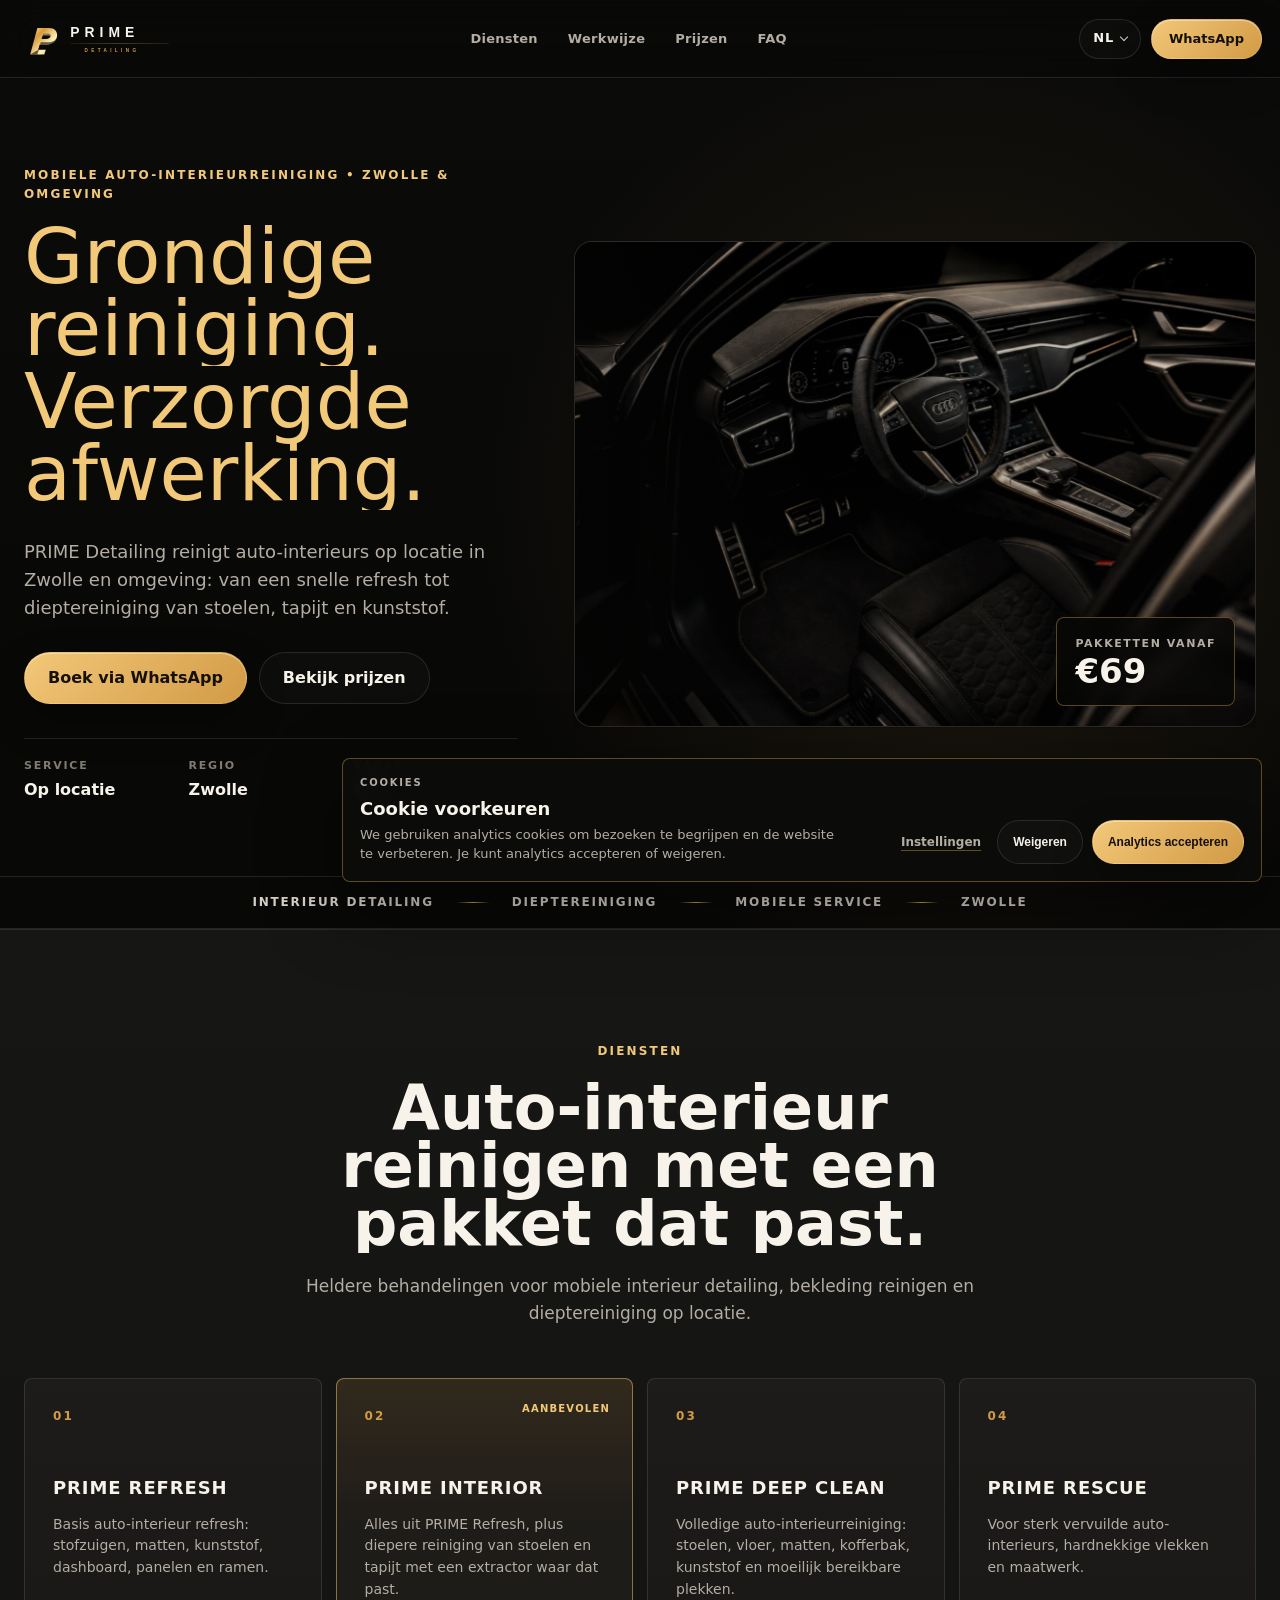
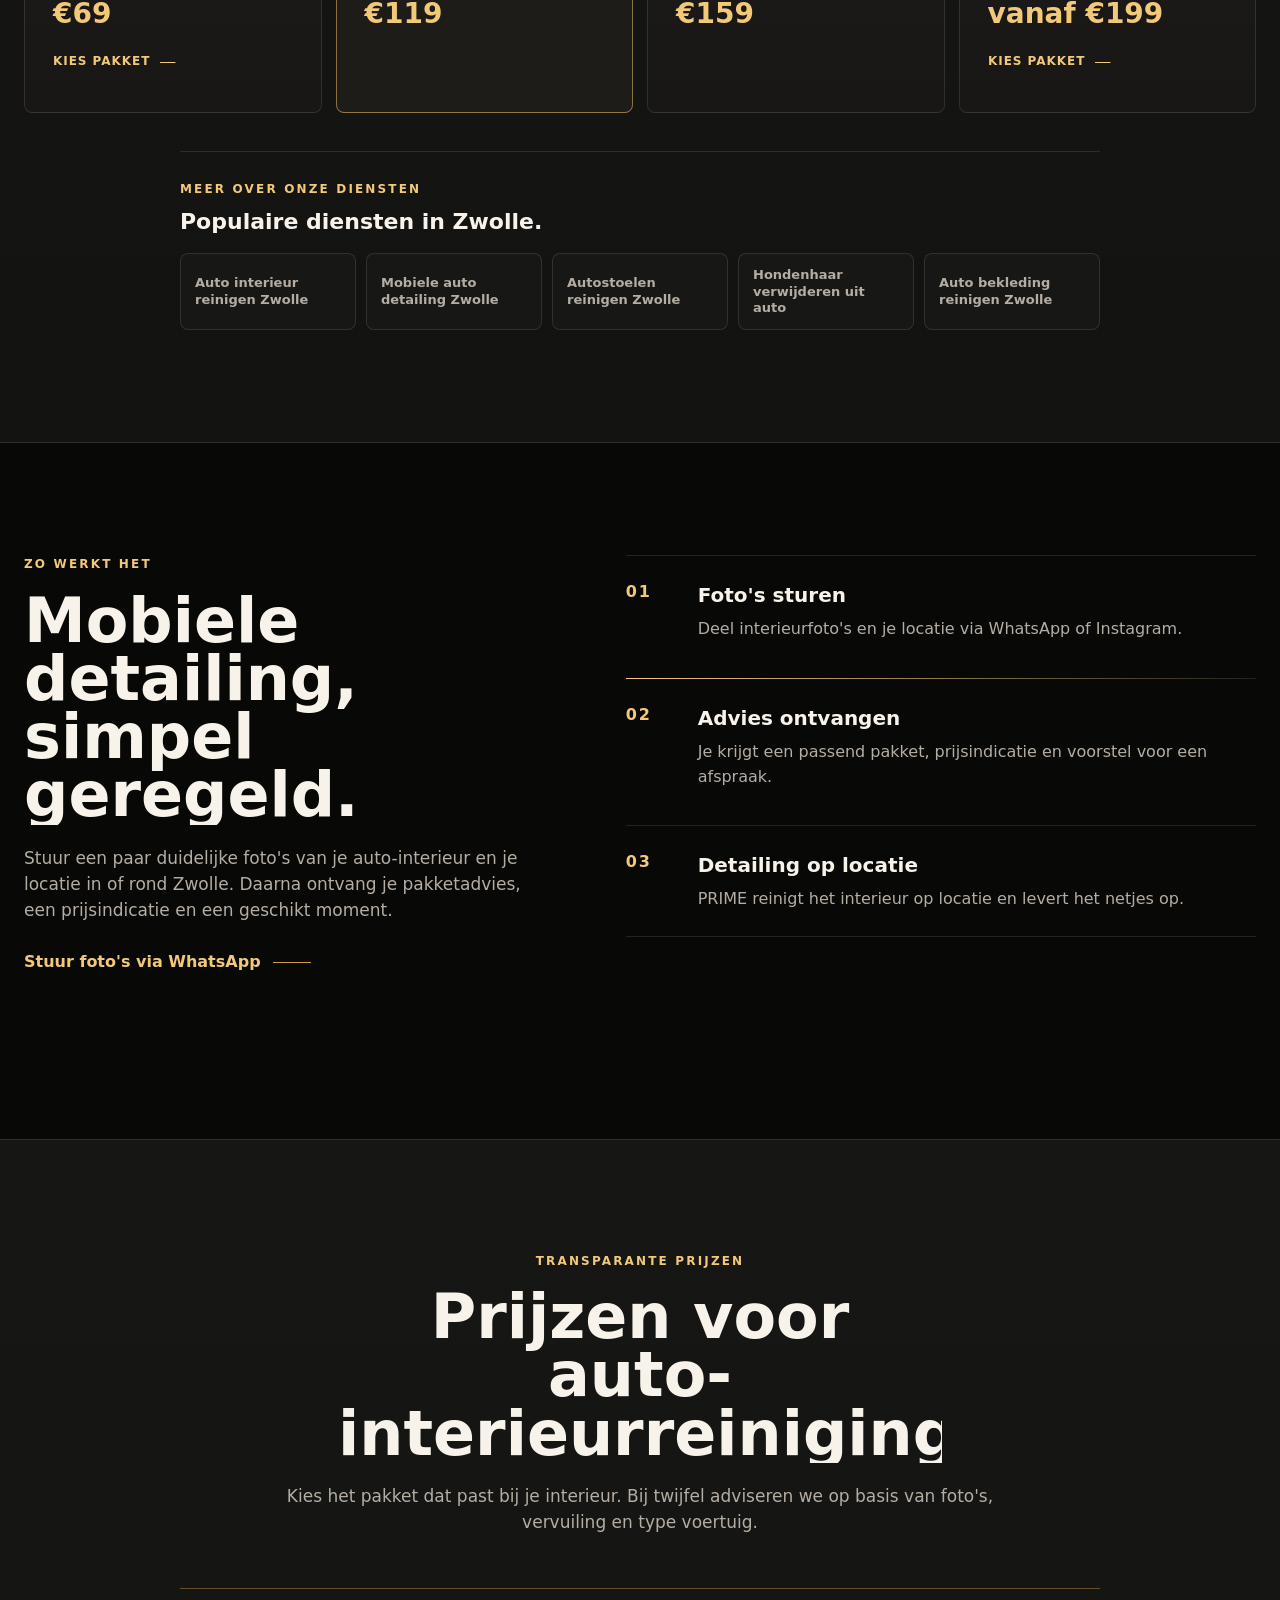
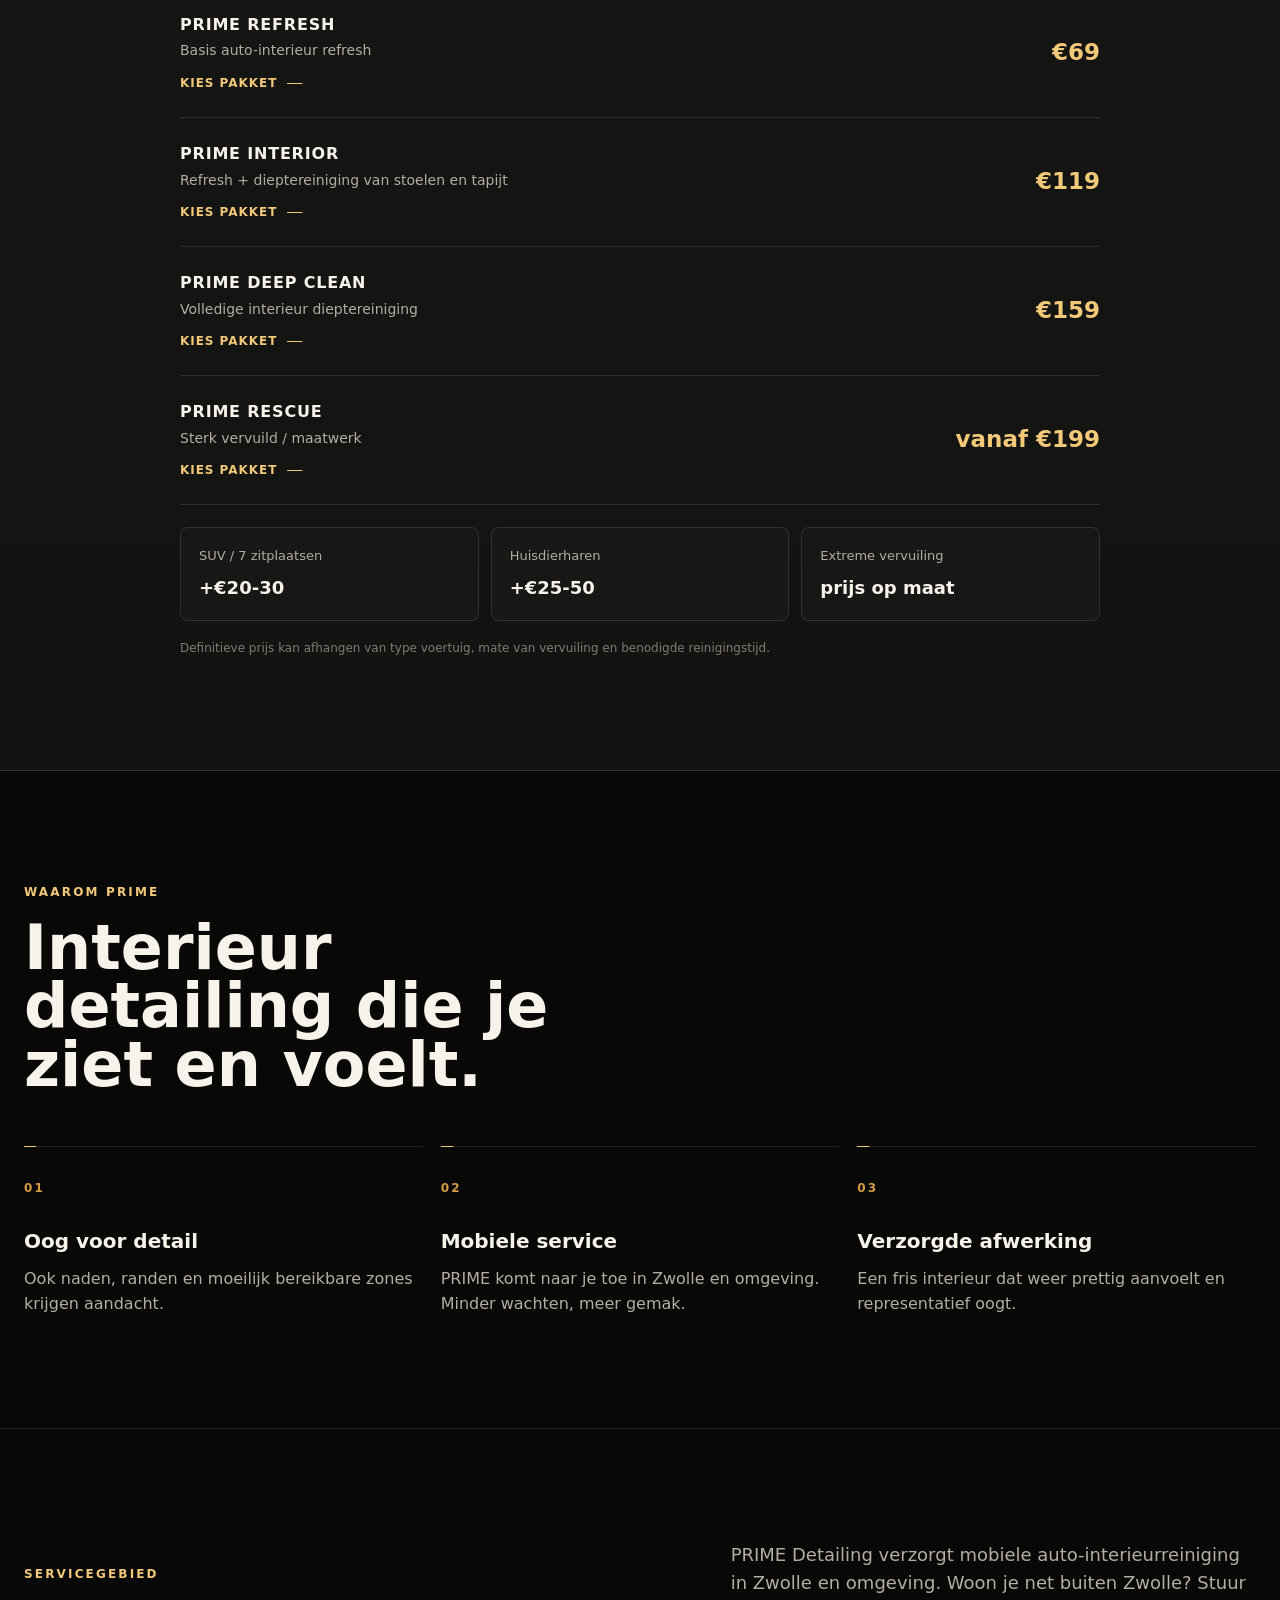
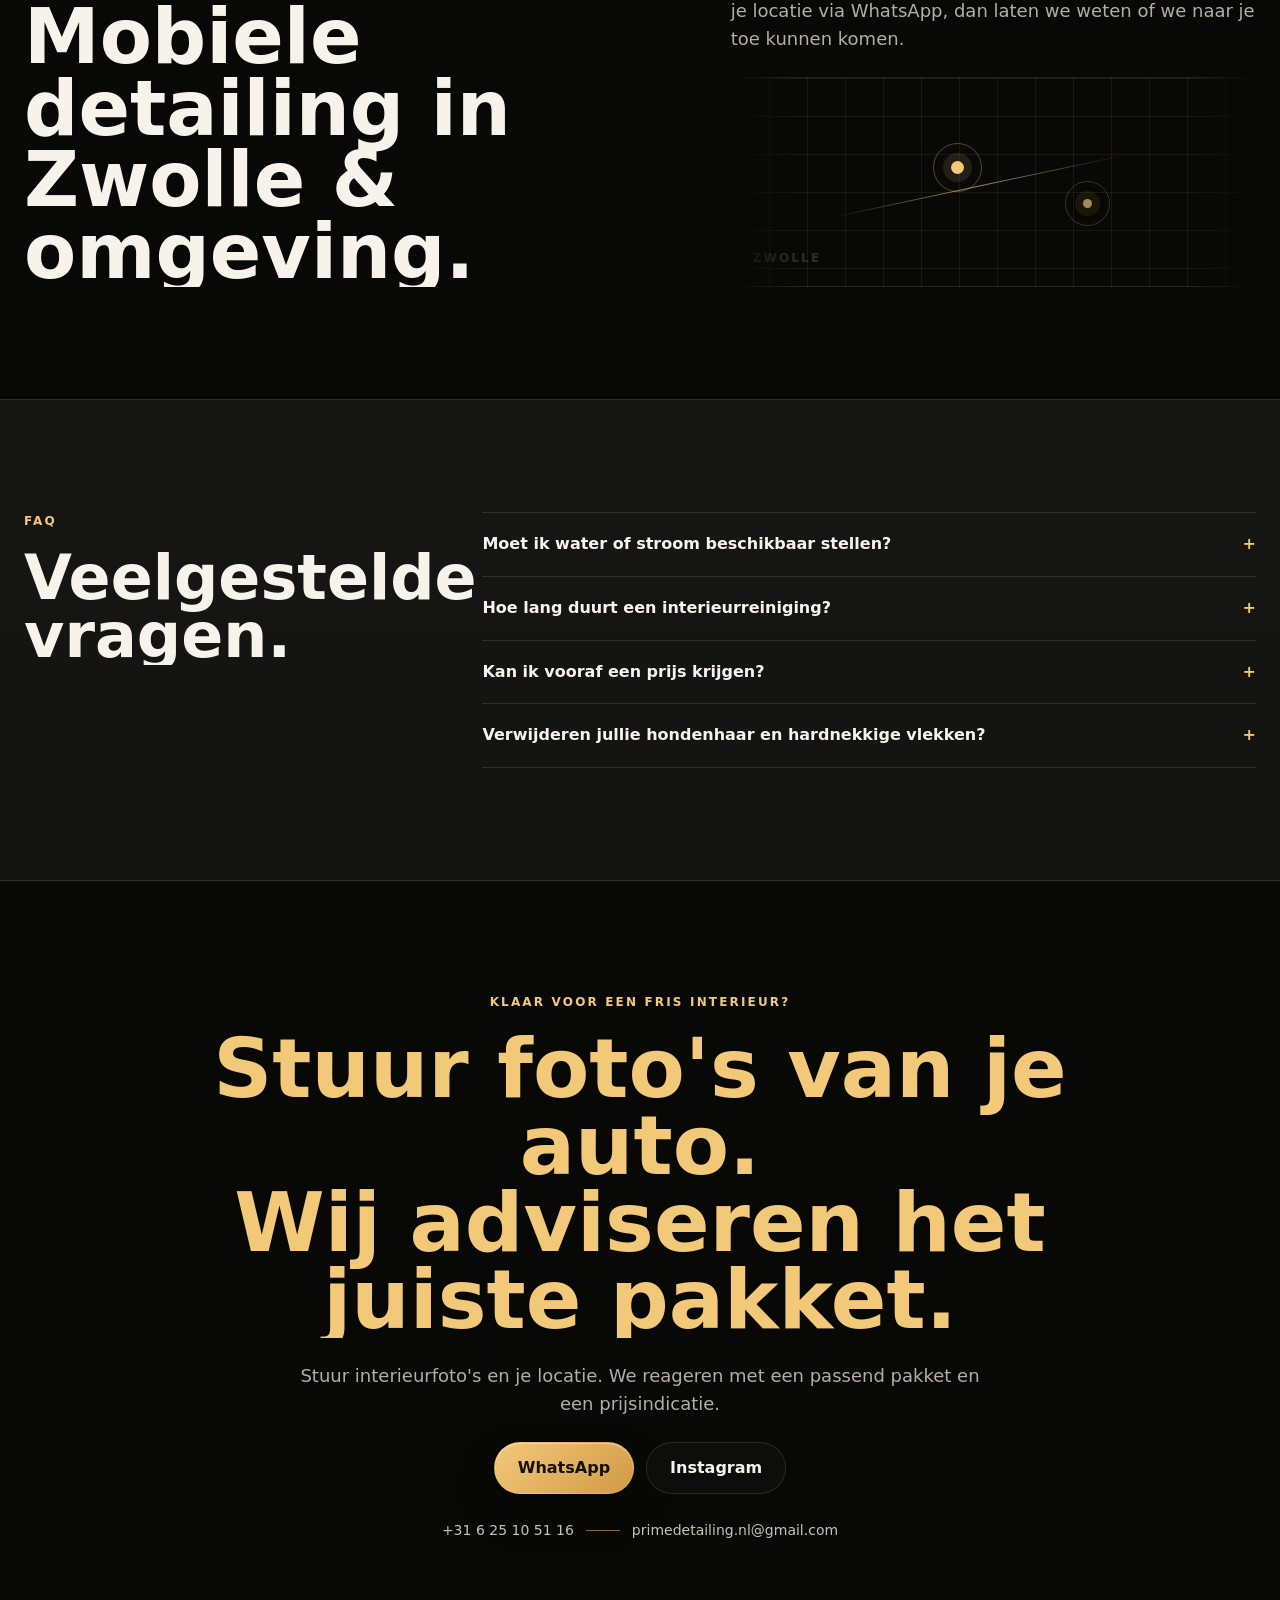
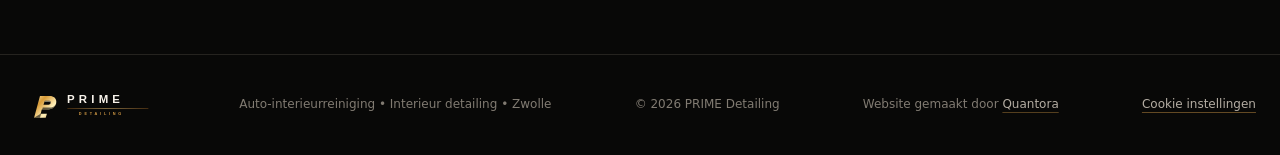
==== commit 84e19dbe: "Add Quantora footer attribution" ====
--- a/index.html
+++ b/index.html
@@ -29,7 +29,7 @@
   <link rel="canonical" href="https://prime-detail.nl/" />
   <!-- If crawlable language routes are later published, use /en/, /ru/, /uk/ and add real hreflang URLs. -->
   <link rel="preload" as="image" href="assets/prime-auto-interieur-reinigen-zwolle.webp" />
-  <link rel="stylesheet" href="styles.css?v=20260825-local-seo" />
+  <link rel="stylesheet" href="styles.css?v=20260923-quantora-footer" />
   <script>
     window.dataLayer = window.dataLayer || [];
     window.gtag = function(){ dataLayer.push(arguments); };
@@ -44,11 +44,11 @@
 
     window.gtag("js", new Date());
 
-    window.gtag("config", "G-OY96HZLQE2", {
+    window.gtag("config", "G-4HHXRWYFRB", {
       send_page_view: false
     });
   </script>
-  <script async src="https://www.googletagmanager.com/gtag/js?id=G-OY96HZLQE2"></script>
+  <script async src="https://www.googletagmanager.com/gtag/js?id=G-4HHXRWYFRB"></script>
   <script type="application/ld+json">
     {
       "@context": "https://schema.org",
@@ -433,6 +433,7 @@
     </div>
     <p data-i18n="footerLine">Auto-interieurreiniging • Interieur detailing • Zwolle</p>
     <p>© <span id="year"></span> PRIME Detailing</p>
+    <p class="footer-attribution"><span data-i18n="footerAttributionPrefix">Website gemaakt door</span> <a class="quantora-attribution-link" href="https://quantora.fi" target="_blank" rel="noopener" data-track-placement="footer">Quantora</a></p>
     <button class="footer-cookie-link" id="cookieSettingsFooter" type="button" data-i18n="cookieFooterLink">Cookie instellingen</button>
   </footer>
 
@@ -460,6 +461,6 @@
   </section>
 
   <a class="floating-whatsapp wa-link" href="https://wa.me/31625105116?text=Hoi%20PRIME%2C%20ik%20wil%20graag%20een%20prijsindicatie%20voor%20mijn%20auto-interieur.%20Ik%20stuur%20foto%27s%20en%20mijn%20locatie%20mee." target="_blank" rel="noopener" aria-label="Boek via WhatsApp" data-track-placement="floating" data-i18n-aria="heroCta">WhatsApp</a>
-  <script src="script.js?v=20260825-local-seo"></script>
+  <script src="script.js?v=20260923-quantora-footer"></script>
 </body>
 </html>
--- a/styles.css
+++ b/styles.css
@@ -1033,6 +1033,23 @@
 }
 .footer-brand { color: var(--text); font-size: 12px; }
 .footer-brand img { width: 132px; height: auto; }
+.footer-attribution {
+  margin: 0;
+  color: var(--muted-dark);
+  font-size: 12px;
+}
+.footer-attribution a {
+  color: var(--muted);
+  text-decoration: underline;
+  text-decoration-color: rgba(210,154,69,.38);
+  text-underline-offset: 4px;
+  transition: color .2s var(--ease), text-decoration-color .2s var(--ease);
+}
+.footer-attribution a:hover,
+.footer-attribution a:focus-visible {
+  color: var(--gold-bright);
+  text-decoration-color: rgba(242,200,121,.72);
+}
 .footer-cookie-link {
   min-height: 36px;
   padding: 0;
